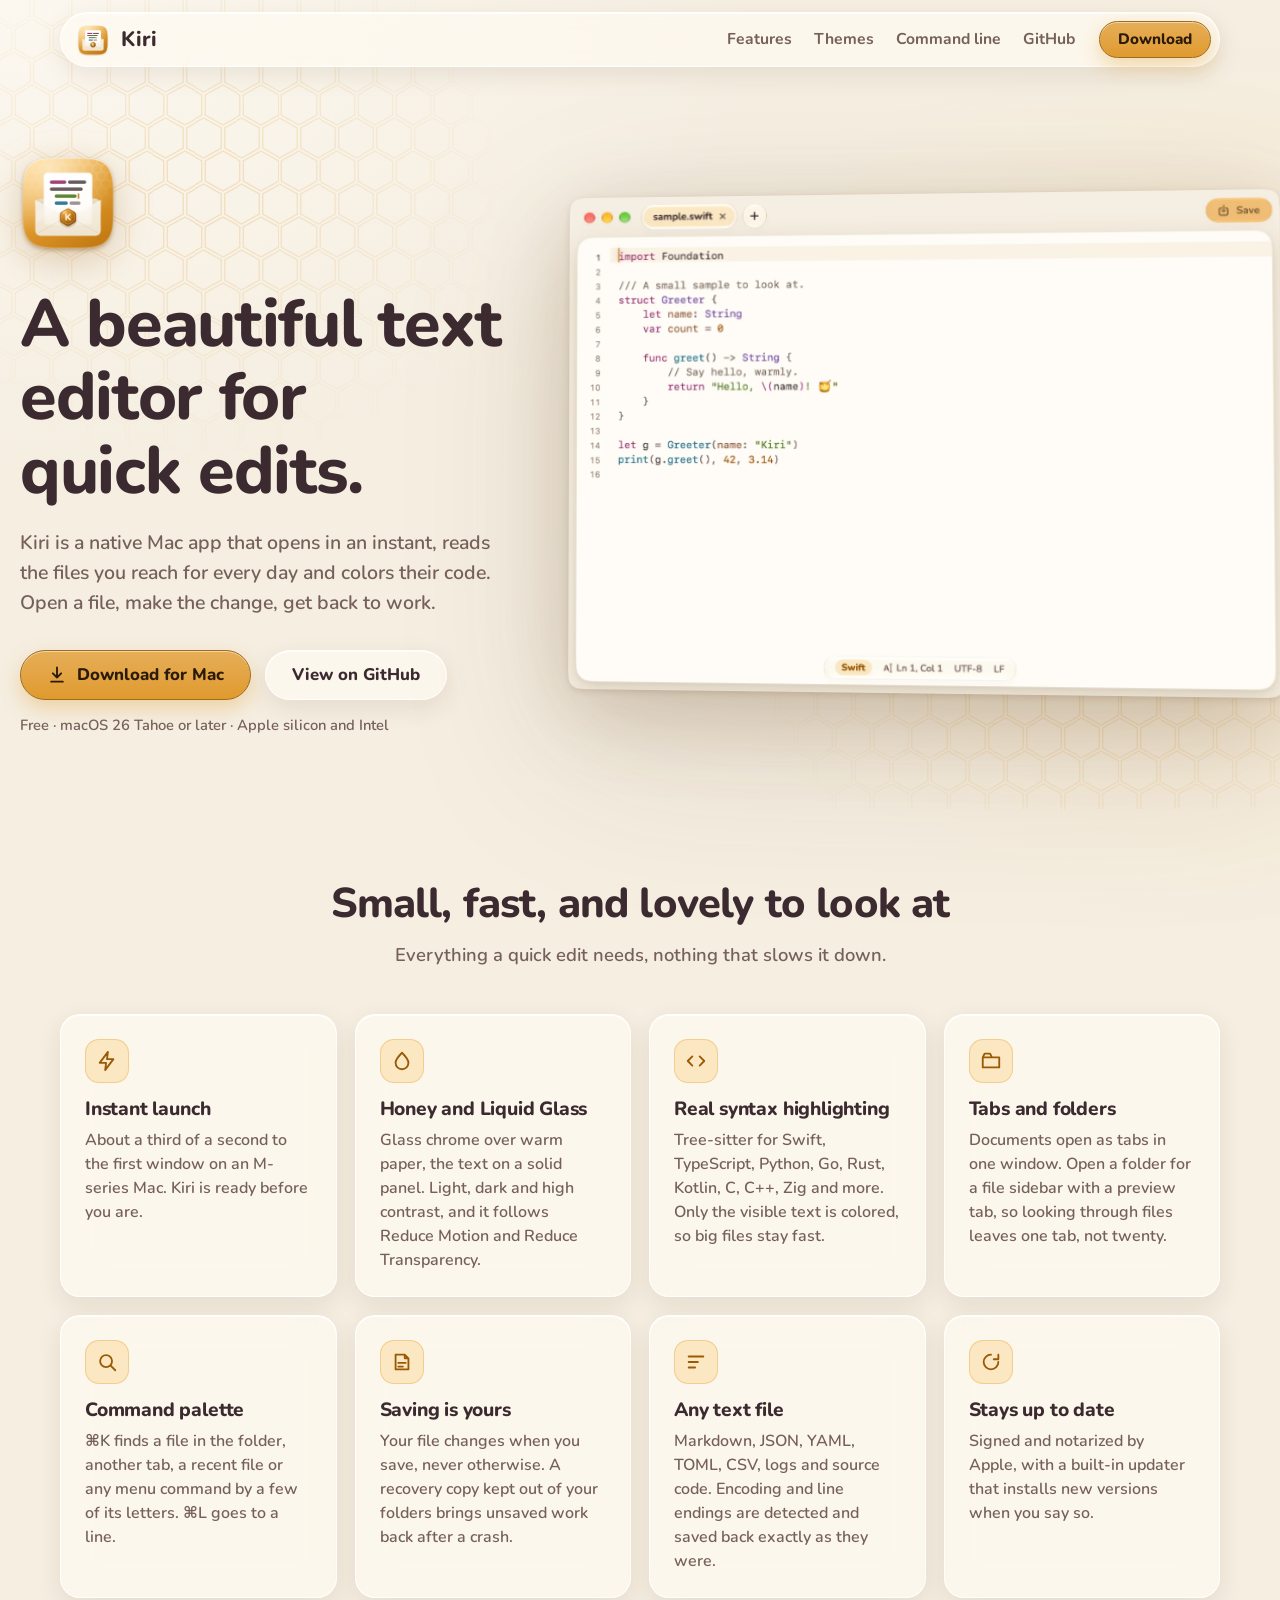
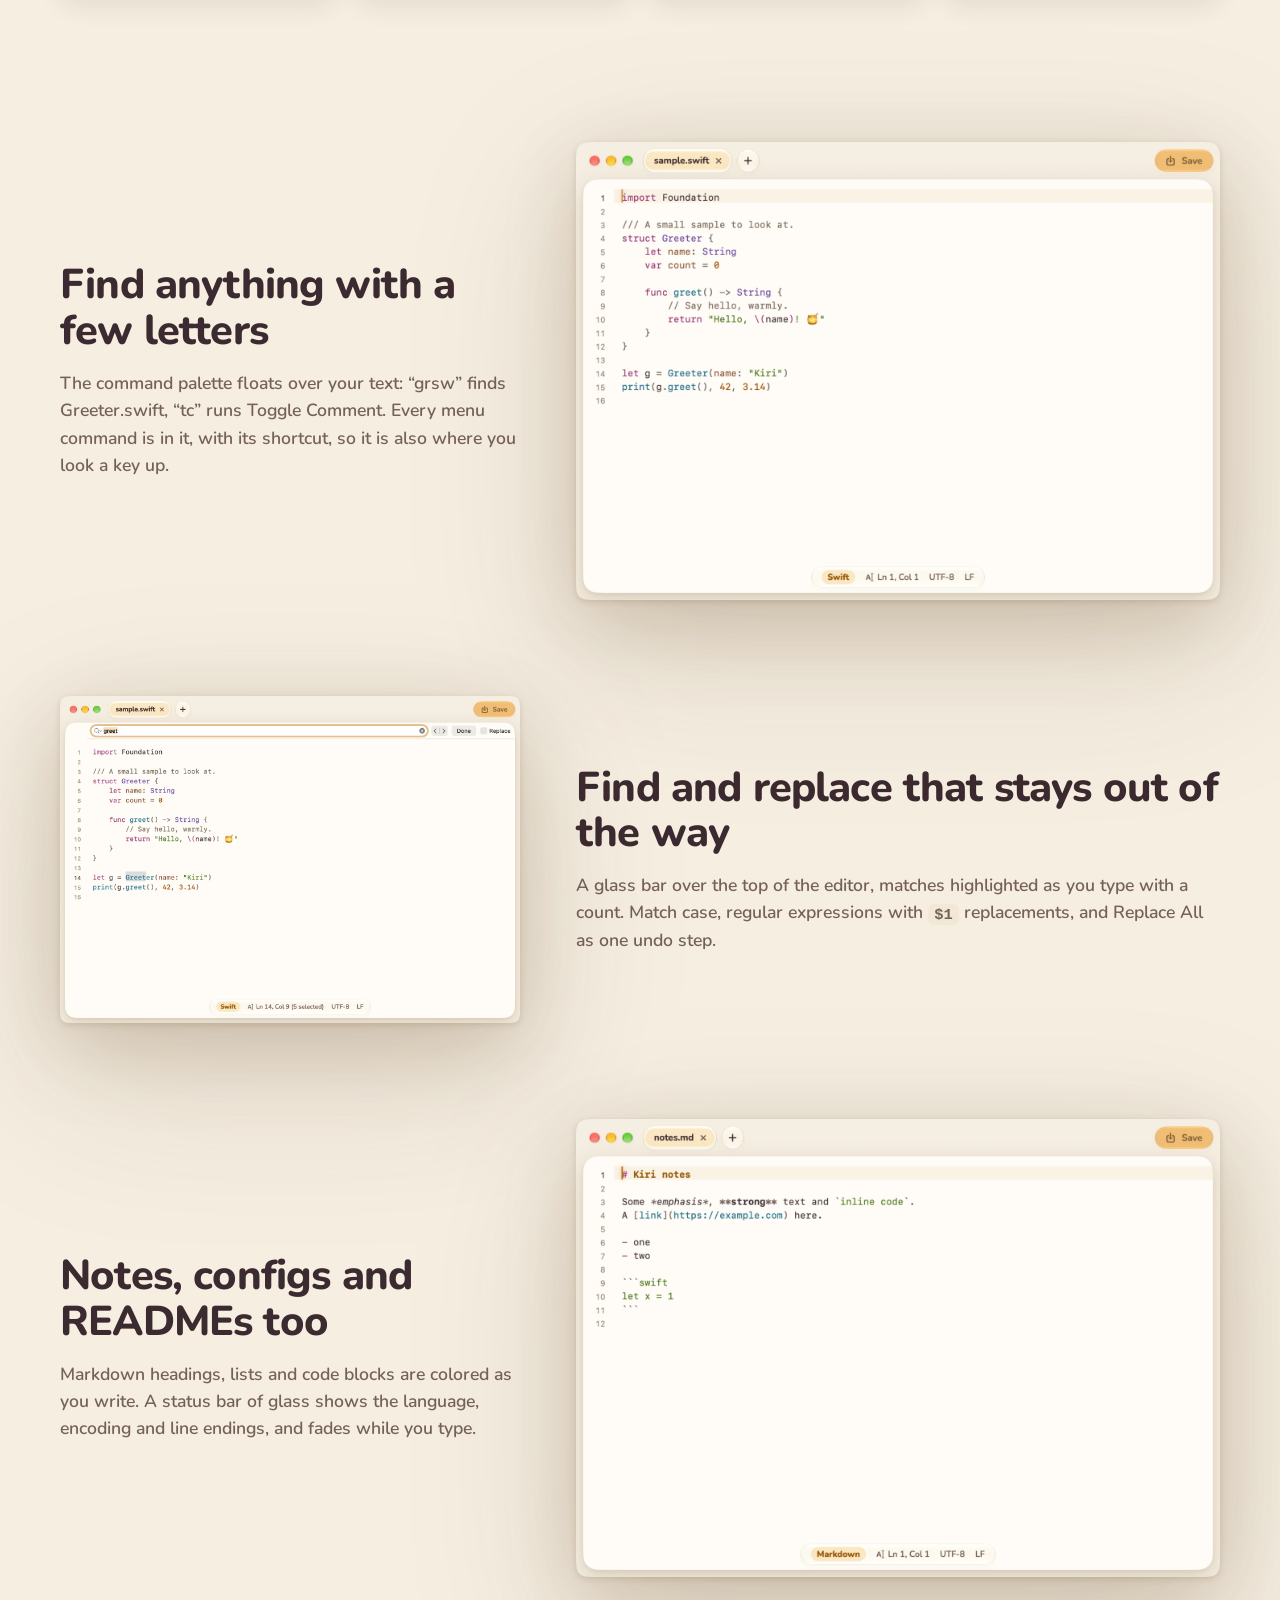
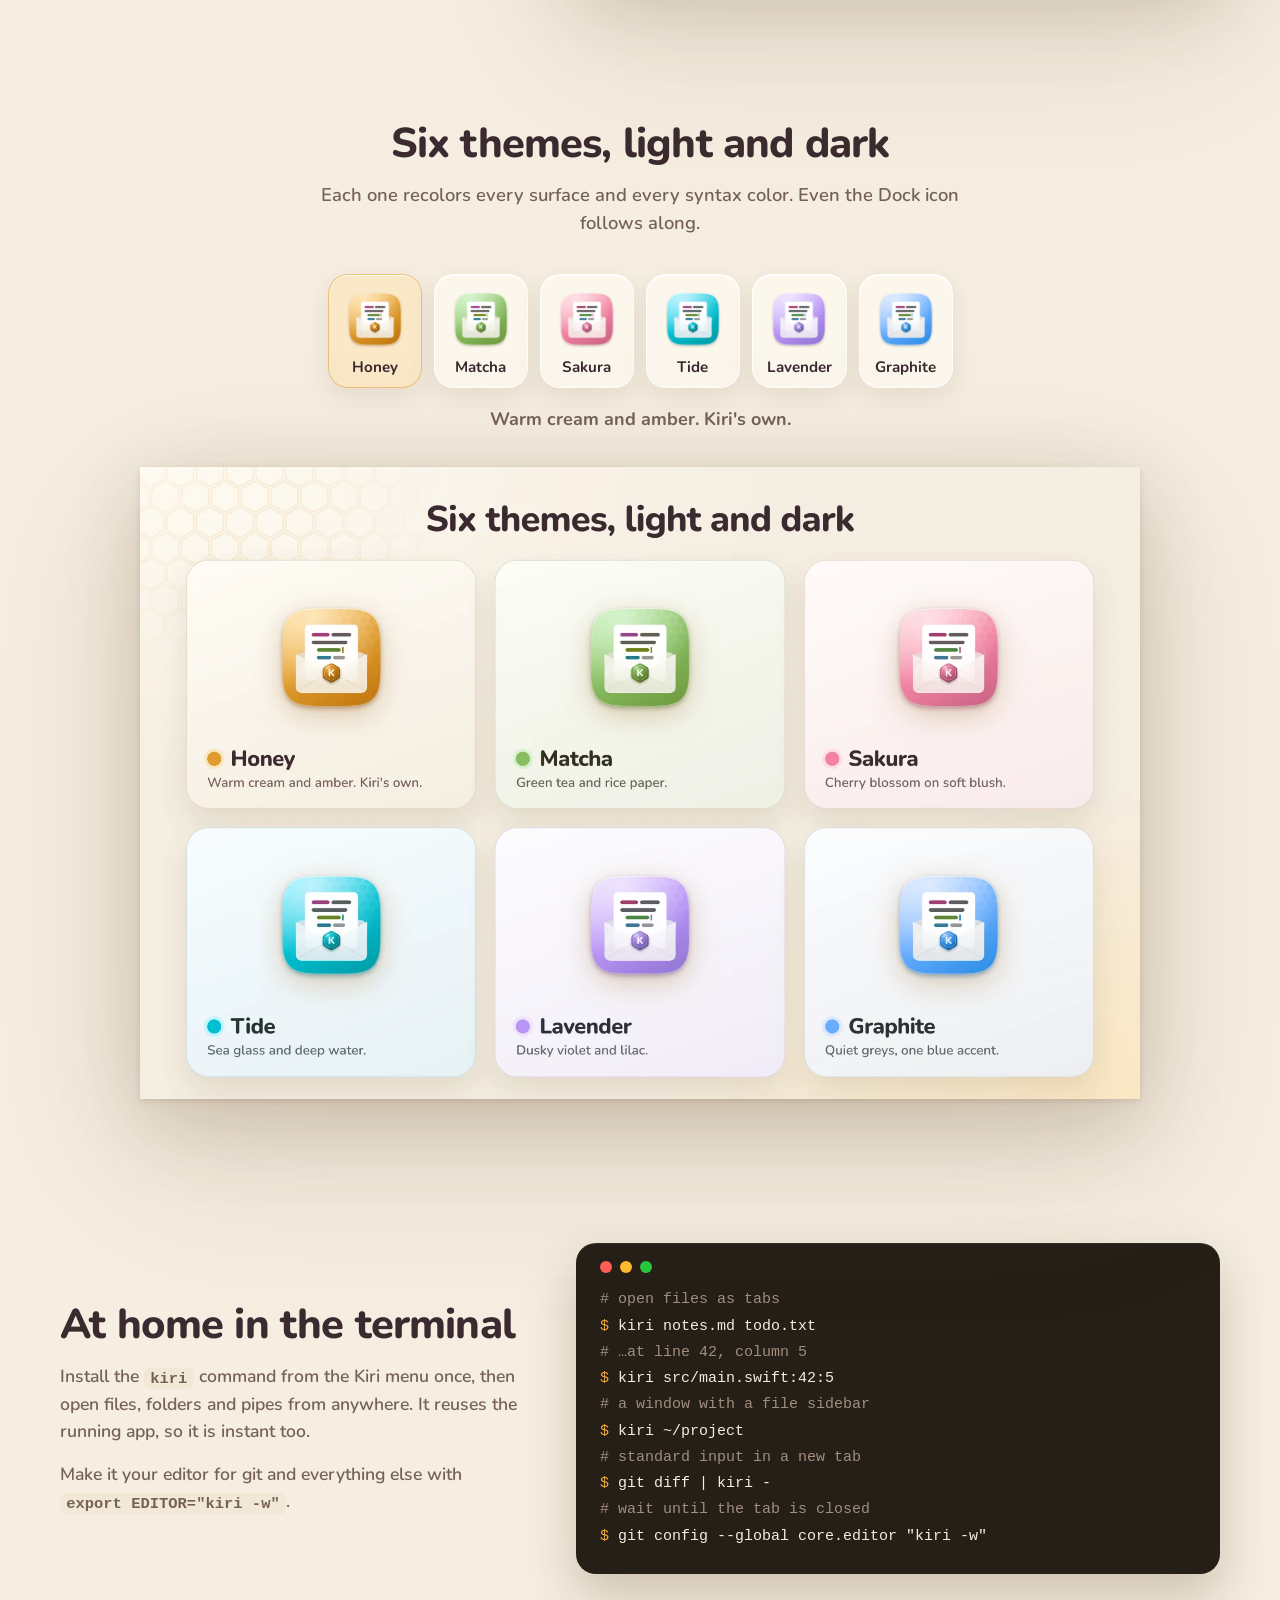
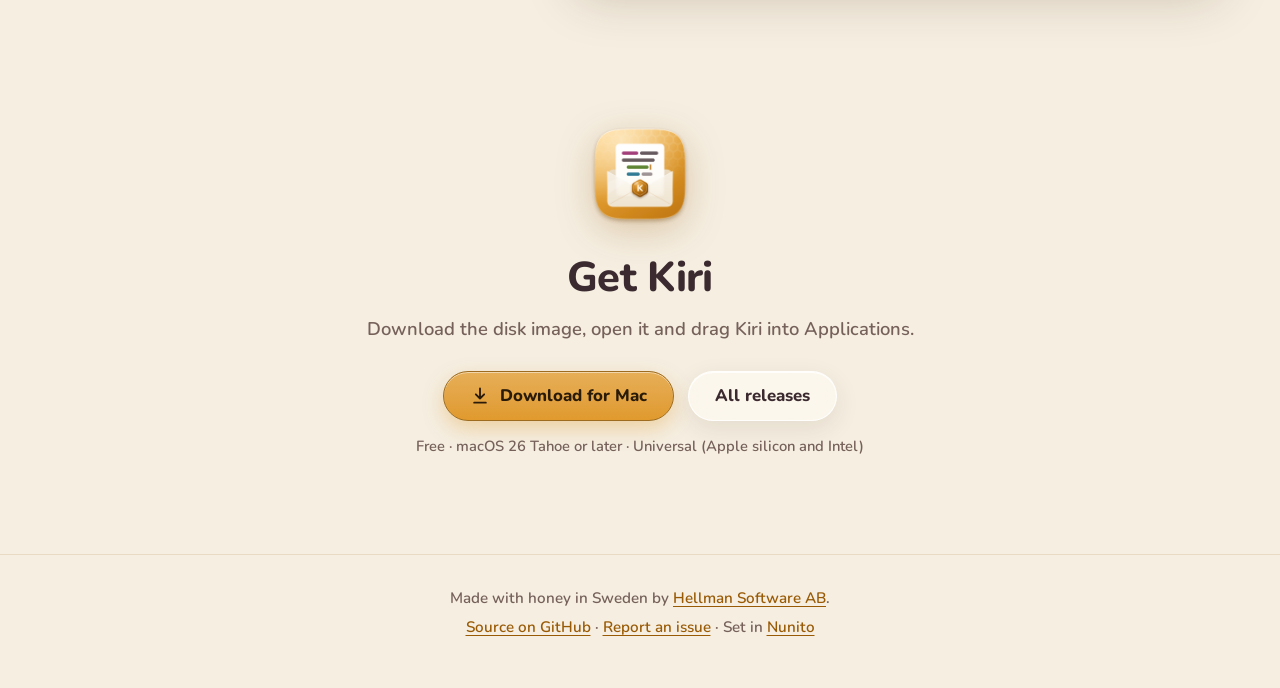
==== site/index.html @ f1ebce2b "Website for kiri.hellsoft.se, promo graphics, README badges - site/: static Honey website (download " ====
<!doctype html>
<html lang="en">
<head>
  <meta charset="utf-8">
  <meta name="viewport" content="width=device-width, initial-scale=1">
  <title>Kiri: a beautiful text editor for quick edits</title>
  <meta name="description" content="Kiri is a native SwiftUI text editor for macOS. It launches instantly, opens the files you reach for every day, and highlights the syntax of common programming languages.">
  <meta name="theme-color" content="#F5EEE1" media="(prefers-color-scheme: light)">
  <meta name="theme-color" content="#16120E" media="(prefers-color-scheme: dark)">
  <link rel="canonical" href="https://kiri.hellsoft.se/">
  <link rel="icon" type="image/png" href="assets/favicon.png">
  <link rel="apple-touch-icon" href="assets/apple-touch-icon.png">
  <meta property="og:type" content="website">
  <meta property="og:url" content="https://kiri.hellsoft.se/">
  <meta property="og:title" content="Kiri: a beautiful text editor for quick edits">
  <meta property="og:description" content="A native SwiftUI text editor for macOS that launches instantly, with Liquid Glass, six color themes and Tree-sitter syntax highlighting.">
  <meta property="og:image" content="https://kiri.hellsoft.se/assets/og.png">
  <meta property="og:image:width" content="1280">
  <meta property="og:image:height" content="640">
  <meta name="twitter:card" content="summary_large_image">
  <link rel="preload" href="fonts/Nunito-800.woff2" as="font" type="font/woff2" crossorigin>
  <link rel="preload" href="fonts/Nunito-600.woff2" as="font" type="font/woff2" crossorigin>
  <link rel="stylesheet" href="style.css">
  <script src="main.js" defer></script>
</head>
<body>
  <header class="nav">
    <a class="brand" href="#top" aria-label="Kiri home">
      <img src="assets/icon.png" alt="" width="36" height="36">
      <span>Kiri</span>
    </a>
    <nav aria-label="Sections">
      <a href="#features">Features</a>
      <a href="#themes">Themes</a>
      <a href="#cli">Command line</a>
      <a href="https://github.com/ErikHellman/kiri">GitHub</a>
    </nav>
    <a class="btn btn-small js-download" href="https://github.com/ErikHellman/kiri/releases/latest">Download</a>
  </header>

  <main id="top">
    <section class="hero">
      <div class="hero-bg" aria-hidden="true"><div class="comb comb-a"></div><div class="comb comb-b"></div></div>
      <div class="hero-text">
        <img class="hero-icon" src="assets/icon.png" alt="The Kiri app icon: a letter in a frosted glass envelope with a honey seal" width="128" height="128">
        <h1>A beautiful text editor for quick&nbsp;edits.</h1>
        <p class="lead">Kiri is a native Mac app that opens in an instant, reads the files you reach for every day and colors their code. Open a file, make the change, get back to work.</p>
        <div class="cta">
          <a class="btn js-download" href="https://github.com/ErikHellman/kiri/releases/latest">
            <svg viewBox="0 0 24 24" aria-hidden="true"><path d="M12 3v12m0 0-5-5m5 5 5-5M5 20h14" fill="none" stroke="currentColor" stroke-width="2.2" stroke-linecap="round" stroke-linejoin="round"/></svg>
            Download for Mac
          </a>
          <a class="btn btn-glass" href="https://github.com/ErikHellman/kiri">View on GitHub</a>
        </div>
        <p class="fine"><span class="js-version">Free</span> · macOS 26 Tahoe or later · Apple silicon and Intel</p>
      </div>
      <figure class="hero-shot">
        <picture>
          <source srcset="assets/shots/hero-dark.webp" media="(prefers-color-scheme: dark)">
          <img src="assets/shots/hero-light.webp" alt="Kiri editing a Swift file: honey colored tabs and Save button in glass over a warm cream editor" width="1600" height="1138">
        </picture>
      </figure>
    </section>

    <section id="features" class="section">
      <h2>Small, fast, and lovely to look at</h2>
      <p class="section-lead">Everything a quick edit needs, nothing that slows it down.</p>
      <div class="grid">
        <article class="card">
          <div class="glyph" aria-hidden="true"><svg viewBox="0 0 24 24"><path d="M13 2 4 14h7l-1 8 9-12h-7z"/></svg></div>
          <h3>Instant launch</h3>
          <p>About a third of a second to the first window on an M-series Mac. Kiri is ready before you are.</p>
        </article>
        <article class="card">
          <div class="glyph" aria-hidden="true"><svg viewBox="0 0 24 24"><path d="M12 3c4 4 7 7 7 11a7 7 0 0 1-14 0c0-4 3-7 7-11z"/></svg></div>
          <h3>Honey and Liquid Glass</h3>
          <p>Glass chrome over warm paper, the text on a solid panel. Light, dark and high contrast, and it follows Reduce Motion and Reduce Transparency.</p>
        </article>
        <article class="card">
          <div class="glyph" aria-hidden="true"><svg viewBox="0 0 24 24"><path d="m8 7-5 5 5 5m8-10 5 5-5 5"/></svg></div>
          <h3>Real syntax highlighting</h3>
          <p>Tree-sitter for Swift, TypeScript, Python, Go, Rust, Kotlin, C, C++, Zig and more. Only the visible text is colored, so big files stay fast.</p>
        </article>
        <article class="card">
          <div class="glyph" aria-hidden="true"><svg viewBox="0 0 24 24"><path d="M3 8h18M3 8v11h18V8M3 8l2-4h6l2 4"/></svg></div>
          <h3>Tabs and folders</h3>
          <p>Documents open as tabs in one window. Open a folder for a file sidebar with a preview tab, so looking through files leaves one tab, not twenty.</p>
        </article>
        <article class="card">
          <div class="glyph" aria-hidden="true"><svg viewBox="0 0 24 24"><circle cx="11" cy="11" r="6.5"/><path d="m16 16 5 5"/></svg></div>
          <h3>Command palette</h3>
          <p>⌘K finds a file in the folder, another tab, a recent file or any menu command by a few of its letters. ⌘L goes to a line.</p>
        </article>
        <article class="card">
          <div class="glyph" aria-hidden="true"><svg viewBox="0 0 24 24"><path d="M5 4h10l4 4v12H5zM15 4v4h4M8 13h8M8 17h5"/></svg></div>
          <h3>Saving is yours</h3>
          <p>Your file changes when you save, never otherwise. A recovery copy kept out of your folders brings unsaved work back after a crash.</p>
        </article>
        <article class="card">
          <div class="glyph" aria-hidden="true"><svg viewBox="0 0 24 24"><path d="M4 6h16M4 12h10M4 18h7"/></svg></div>
          <h3>Any text file</h3>
          <p>Markdown, JSON, YAML, TOML, CSV, logs and source code. Encoding and line endings are detected and saved back exactly as they were.</p>
        </article>
        <article class="card">
          <div class="glyph" aria-hidden="true"><svg viewBox="0 0 24 24"><path d="M12 4a8 8 0 1 0 8 8M20 4v5h-5"/></svg></div>
          <h3>Stays up to date</h3>
          <p>Signed and notarized by Apple, with a built-in updater that installs new versions when you say so.</p>
        </article>
      </div>
    </section>

    <section class="section showcase">
      <div class="row">
        <div class="row-text">
          <h2>Find anything with a few letters</h2>
          <p>The command palette floats over your text: “grsw” finds Greeter.swift, “tc” runs Toggle Comment. Every menu command is in it, with its shortcut, so it is also where you look a key up.</p>
        </div>
        <img class="shot" src="assets/shots/palette.webp" alt="The command palette open over the editor, listing files and commands" loading="lazy" width="1600" height="1138">
      </div>
      <div class="row reverse">
        <div class="row-text">
          <h2>Find and replace that stays out of the way</h2>
          <p>A glass bar over the top of the editor, matches highlighted as you type with a count. Match case, regular expressions with <code>$1</code> replacements, and Replace All as one undo step.</p>
        </div>
        <img class="shot" src="assets/shots/find.webp" alt="The find bar over a Swift file, with matches highlighted" loading="lazy" width="1600" height="1138">
      </div>
      <div class="row">
        <div class="row-text">
          <h2>Notes, configs and READMEs too</h2>
          <p>Markdown headings, lists and code blocks are colored as you write. A status bar of glass shows the language, encoding and line endings, and fades while you type.</p>
        </div>
        <img class="shot" src="assets/shots/markdown.webp" alt="A Markdown document in Kiri" loading="lazy" width="1600" height="1138">
      </div>
    </section>

    <section id="themes" class="section">
      <h2>Six themes, light and dark</h2>
      <p class="section-lead">Each one recolors every surface and every syntax color. Even the Dock icon follows along.</p>
      <div class="themes" role="radiogroup" aria-label="Color theme">
        <button class="theme" role="radio" data-theme="honey" aria-checked="true"><img src="assets/themes/icon-honey.png" alt="" width="80" height="80"><span>Honey</span></button>
        <button class="theme" role="radio" data-theme="matcha" aria-checked="false"><img src="assets/themes/icon-matcha.png" alt="" width="80" height="80"><span>Matcha</span></button>
        <button class="theme" role="radio" data-theme="sakura" aria-checked="false"><img src="assets/themes/icon-sakura.png" alt="" width="80" height="80"><span>Sakura</span></button>
        <button class="theme" role="radio" data-theme="tide" aria-checked="false"><img src="assets/themes/icon-tide.png" alt="" width="80" height="80"><span>Tide</span></button>
        <button class="theme" role="radio" data-theme="lavender" aria-checked="false"><img src="assets/themes/icon-lavender.png" alt="" width="80" height="80"><span>Lavender</span></button>
        <button class="theme" role="radio" data-theme="graphite" aria-checked="false"><img src="assets/themes/icon-graphite.png" alt="" width="80" height="80"><span>Graphite</span></button>
      </div>
      <p class="theme-blurb js-theme-blurb" aria-live="polite">Warm cream and amber. Kiri's own.</p>
      <figure class="theme-shot">
        <img class="js-theme-shot" src="assets/themes.webp" alt="Kiri in its six color themes" loading="lazy" width="1920" height="1215">
      </figure>
    </section>

    <section id="cli" class="section cli">
      <div class="row">
        <div class="row-text">
          <h2>At home in the terminal</h2>
          <p>Install the <code>kiri</code> command from the Kiri menu once, then open files, folders and pipes from anywhere. It reuses the running app, so it is instant too.</p>
          <p>Make it your editor for git and everything else with <code>export EDITOR="kiri -w"</code>.</p>
        </div>
        <pre class="term" aria-label="Examples of the kiri command"><span class="dots" aria-hidden="true"><i></i><i></i><i></i></span><code><span class="c"># open files as tabs</span>
<span class="p">$</span> kiri notes.md todo.txt
<span class="c"># …at line 42, column 5</span>
<span class="p">$</span> kiri src/main.swift:42:5
<span class="c"># a window with a file sidebar</span>
<span class="p">$</span> kiri ~/project
<span class="c"># standard input in a new tab</span>
<span class="p">$</span> git diff | kiri -
<span class="c"># wait until the tab is closed</span>
<span class="p">$</span> git config --global core.editor "kiri -w"</code></pre>
      </div>
    </section>

    <section class="section get">
      <img src="assets/icon.png" alt="" width="112" height="112">
      <h2>Get Kiri</h2>
      <p class="section-lead">Download the disk image, open it and drag Kiri into Applications.</p>
      <div class="cta center">
        <a class="btn js-download" href="https://github.com/ErikHellman/kiri/releases/latest">
          <svg viewBox="0 0 24 24" aria-hidden="true"><path d="M12 3v12m0 0-5-5m5 5 5-5M5 20h14" fill="none" stroke="currentColor" stroke-width="2.2" stroke-linecap="round" stroke-linejoin="round"/></svg>
          Download for Mac
        </a>
        <a class="btn btn-glass" href="https://github.com/ErikHellman/kiri/releases">All releases</a>
      </div>
      <p class="fine"><span class="js-version">Free</span> · macOS 26 Tahoe or later · Universal (Apple silicon and Intel)</p>
    </section>
  </main>

  <footer class="footer">
    <p>Made with honey in Sweden by <a href="https://hellsoft.se">Hellman Software AB</a>.</p>
    <p><a href="https://github.com/ErikHellman/kiri">Source on GitHub</a> · <a href="https://github.com/ErikHellman/kiri/issues">Report an issue</a> · Set in <a href="fonts/OFL.txt">Nunito</a></p>
  </footer>
</body>
</html>
---- site/style.css ----
/* Kiri's website, in Honey (docs/DESIGN.md): warm paper, plum-brown ink, one
   amber accent, glass for chrome. Tokens are KiriKit Honey.swift's. */

@font-face { font-family: Nunito; font-weight: 400; font-display: swap; src: url(fonts/Nunito-400.woff2) format("woff2"); }
@font-face { font-family: Nunito; font-weight: 600; font-display: swap; src: url(fonts/Nunito-600.woff2) format("woff2"); }
@font-face { font-family: Nunito; font-weight: 700; font-display: swap; src: url(fonts/Nunito-700.woff2) format("woff2"); }
@font-face { font-family: Nunito; font-weight: 800; font-display: swap; src: url(fonts/Nunito-800.woff2) format("woff2"); }

:root {
  --canvas: #F5EEE1;
  --surface: #FFFCF6;
  --surface-2: #F2E8D6;
  --line: #E8DAC3;
  --fg: #3B2A2F;
  --fg-muted: #76615A;
  --accent: #E09A2D;
  --accent-fg: #2A1A08;
  --accent-ink: #995A05;
  --accent-soft: #FBE7C2;
  --focus: #B8700E;
  --glass: rgba(255, 252, 246, 0.62);
  --glass-edge: rgba(255, 255, 255, 0.85);
  --shadow: 91, 58, 26;
  --comb: rgba(224, 154, 45, 0.16);
  --syn-keyword: #9B2C6E;
  --syn-string: #4E7A1F;
  --syn-comment: #7C6A5F;
  --term: #251F18;
  --term-fg: #F6ECE0;
  color-scheme: light dark;
}

@media (prefers-color-scheme: dark) {
  :root {
    --canvas: #16120E;
    --surface: #251F18;
    --surface-2: #30281F;
    --line: #3A3027;
    --fg: #F6ECE0;
    --fg-muted: #B5A492;
    --accent: #F2A93B;
    --accent-ink: #F5B656;
    --accent-soft: #47331A;
    --focus: #F2A93B;
    --glass: rgba(48, 40, 31, 0.6);
    --glass-edge: rgba(255, 236, 210, 0.12);
    --shadow: 0, 0, 0;
    --comb: rgba(242, 169, 59, 0.09);
    --syn-keyword: #F08BC0;
    --syn-string: #A8D58A;
    --syn-comment: #A08E7E;
    --term: #0E0B08;
  }
}

* { box-sizing: border-box; }
html { scroll-behavior: smooth; scroll-padding-top: 88px; overflow-x: clip; }
@media (prefers-reduced-motion: reduce) { html { scroll-behavior: auto; } }

body {
  margin: 0;
  font-family: Nunito, ui-rounded, -apple-system, system-ui, sans-serif;
  font-size: 18px;
  line-height: 1.55;
  color: var(--fg);
  background:
    radial-gradient(80rem 50rem at 0% 0%, color-mix(in srgb, var(--surface) 70%, transparent), transparent 60%),
    radial-gradient(60rem 40rem at 100% 30rem, color-mix(in srgb, var(--accent-soft) 60%, transparent), transparent 70%),
    var(--canvas);
  background-repeat: no-repeat;
  -webkit-font-smoothing: antialiased;
  overflow-x: clip;
}

a { color: var(--accent-ink); text-underline-offset: 3px; }
a:focus-visible, button:focus-visible { outline: 3px solid var(--focus); outline-offset: 3px; border-radius: 12px; }
code { font-family: ui-monospace, "SF Mono", Menlo, monospace; font-size: 0.88em; background: var(--surface-2); padding: 0.1em 0.4em; border-radius: 6px; }
img { max-width: 100%; height: auto; }

h1, h2, h3 { font-weight: 800; letter-spacing: -0.02em; line-height: 1.1; margin: 0; }
h1 { font-size: clamp(2.4rem, 5.2vw, 4.2rem); }
h2 { font-size: clamp(1.8rem, 3.4vw, 2.6rem); }
h3 { font-size: 1.2rem; letter-spacing: -0.01em; }
p { margin: 0; }

/* Glass, as Kiri's chrome: frosted surface, bright top edge, warm shadow. */
.glass, .nav, .btn-glass, .card, .theme {
  background: var(--glass);
  -webkit-backdrop-filter: blur(20px) saturate(1.4);
  backdrop-filter: blur(20px) saturate(1.4);
  border: 1px solid var(--glass-edge);
  box-shadow: 0 1px 0 var(--glass-edge) inset, 0 8px 24px rgba(var(--shadow), 0.10);
}

/* Navigation */
.nav {
  position: sticky; top: 12px; z-index: 10;
  display: flex; align-items: center; gap: 24px;
  width: min(1160px, calc(100% - 32px));
  margin: 12px auto 0; padding: 8px 8px 8px 14px;
  border-radius: 999px;
}
.brand { display: flex; align-items: center; gap: 10px; text-decoration: none; color: var(--fg); font-weight: 800; font-size: 1.3rem; }
.nav nav { display: flex; gap: 22px; margin-left: auto; }
.nav nav a { color: var(--fg-muted); text-decoration: none; font-weight: 700; font-size: 0.98rem; }
.nav nav a:hover { color: var(--fg); }
@media (max-width: 720px) { .nav nav { display: none; } .nav .btn-small { margin-left: auto; } }

/* Buttons: the amber pill and the glass pill. */
.btn {
  display: inline-flex; align-items: center; gap: 10px;
  padding: 14px 26px; border-radius: 999px;
  font: 800 1.05rem/1 Nunito, system-ui, sans-serif;
  text-decoration: none; color: var(--accent-fg);
  background: linear-gradient(180deg, color-mix(in srgb, var(--accent) 80%, white), var(--accent));
  border: 1px solid color-mix(in srgb, var(--accent) 70%, black);
  box-shadow: 0 1px 0 rgba(255, 255, 255, 0.5) inset, 0 8px 20px color-mix(in srgb, var(--accent) 35%, transparent);
  transition: transform 140ms ease-out, box-shadow 140ms ease-out;
}
.btn svg { width: 20px; height: 20px; }
.btn:hover { transform: translateY(-1px); box-shadow: 0 1px 0 rgba(255, 255, 255, 0.5) inset, 0 12px 26px color-mix(in srgb, var(--accent) 45%, transparent); }
.btn:active { transform: scale(0.96); }
.btn-glass { color: var(--fg); background: var(--glass); border-color: var(--glass-edge); box-shadow: 0 1px 0 var(--glass-edge) inset, 0 8px 24px rgba(var(--shadow), 0.10); }
.btn-glass:hover { box-shadow: 0 1px 0 var(--glass-edge) inset, 0 12px 26px rgba(var(--shadow), 0.14); }
.btn-small { padding: 10px 18px; font-size: 0.95rem; }
@media (prefers-reduced-motion: reduce) { .btn, .btn:hover, .btn:active { transform: none; transition: none; } }

/* Honeycomb patches, faded at their edges. */
.comb {
  position: absolute; pointer-events: none; z-index: -1;
  background-image: url("data:image/svg+xml,%3Csvg xmlns='http://www.w3.org/2000/svg' width='38.1' height='66' viewBox='0 0 38.1 66'%3E%3Cpath d='M0-20 17.3-10V10L0 20-17.3 10V-10ZM38.1-20 55.4-10V10L38.1 20 20.8 10V-10ZM19.05 13 36.4 23V43L19.05 53 1.7 43V23ZM0 46 17.3 56V76L0 86-17.3 76V56ZM38.1 46 55.4 56V76L38.1 86 20.8 76V56Z' fill='none' stroke='%23E09A2D' stroke-opacity='.22' stroke-width='1.4'/%3E%3C/svg%3E");
  -webkit-mask-image: radial-gradient(closest-side, #000 15%, transparent 100%);
  mask-image: radial-gradient(closest-side, #000 15%, transparent 100%);
}
@media (prefers-color-scheme: dark) { .comb { opacity: 0.5; } }

/* Hero */
.hero {
  position: relative; isolation: isolate;
  display: grid; grid-template-columns: minmax(0, 5fr) minmax(0, 7fr); align-items: center; gap: 56px;
  width: min(1240px, calc(100% - 32px)); margin: 0 auto; padding: 80px 0 72px;
}
.hero-bg { position: absolute; z-index: -1; top: -100px; bottom: 0; left: calc(50% - 50vw); width: 100vw; overflow: hidden; pointer-events: none; }
.hero-bg .comb { z-index: auto; }
.comb-a { left: -120px; top: -60px; width: 640px; height: 560px; }
.comb-b { right: -200px; bottom: -120px; width: 760px; height: 620px; }
.hero-icon { width: 112px; height: 112px; margin-left: -8px; filter: drop-shadow(0 10px 18px rgba(150, 90, 10, 0.28)); }
.hero h1 { margin-top: 20px; }
.lead { margin-top: 20px; font-size: 1.22rem; font-weight: 600; color: var(--fg-muted); max-width: 34rem; }
.cta { display: flex; flex-wrap: wrap; gap: 14px; margin-top: 32px; }
.cta.center { justify-content: center; }
.fine { margin-top: 14px; font-size: 0.92rem; font-weight: 600; color: var(--fg-muted); }
.hero-shot { margin: 0; }
.hero-shot img, .shot, .theme-shot img {
  display: block; width: 100%;
  filter: drop-shadow(0 2px 3px rgba(var(--shadow), 0.16)) drop-shadow(0 22px 40px rgba(var(--shadow), 0.2)) drop-shadow(0 50px 80px rgba(var(--shadow), 0.14));
}
.hero-shot img { transform: perspective(2000px) rotateY(-6deg) rotateX(2deg); transform-origin: left center; }
@media (prefers-reduced-motion: reduce) { .hero-shot img { transform: none; } }
@media (max-width: 900px) {
  .hero { grid-template-columns: 1fr; padding-top: 48px; gap: 40px; text-align: center; }
  .hero-icon { margin: 0 auto; }
  .lead { margin-left: auto; margin-right: auto; }
  .cta { justify-content: center; }
  .hero-shot img { transform: none; }
}

/* Sections */
.section { width: min(1160px, calc(100% - 32px)); margin: 0 auto; padding: 72px 0; }
.section > h2, .section-lead { text-align: center; }
.section-lead { margin: 14px auto 0; max-width: 40rem; font-size: 1.15rem; font-weight: 600; color: var(--fg-muted); }

.grid { display: grid; grid-template-columns: repeat(auto-fill, minmax(250px, 1fr)); gap: 18px; margin-top: 44px; }
.card { border-radius: 20px; padding: 24px; }
.card p { margin-top: 8px; color: var(--fg-muted); font-size: 1rem; font-weight: 600; line-height: 1.5; }
.glyph {
  width: 44px; height: 44px; border-radius: 14px; margin-bottom: 16px;
  display: grid; place-items: center;
  background: var(--accent-soft); border: 1px solid color-mix(in srgb, var(--accent) 35%, transparent);
}
.glyph svg { width: 22px; height: 22px; fill: none; stroke: var(--accent-ink); stroke-width: 2; stroke-linecap: round; stroke-linejoin: round; }

.row { display: grid; grid-template-columns: minmax(0, 5fr) minmax(0, 7fr); gap: 56px; align-items: center; }
.row + .row { margin-top: 96px; }
.row.reverse .row-text { order: 2; }
.row-text p { margin-top: 16px; font-size: 1.1rem; font-weight: 600; color: var(--fg-muted); }
@media (max-width: 900px) {
  .row { grid-template-columns: 1fr; gap: 28px; }
  .row.reverse .row-text { order: 0; }
  .row + .row { margin-top: 64px; }
}

/* Themes */
.themes { display: flex; flex-wrap: wrap; justify-content: center; gap: 12px; margin-top: 36px; }
.theme {
  display: flex; flex-direction: column; align-items: center; gap: 6px;
  padding: 12px 14px 10px; border-radius: 20px; cursor: pointer;
  font: 700 0.95rem Nunito, system-ui, sans-serif; color: var(--fg);
  transition: transform 140ms ease-out, background-color 140ms ease-out;
}
.theme img { width: 64px; height: 64px; }
.theme:hover { transform: translateY(-2px); }
.theme[aria-checked="true"] { background: color-mix(in srgb, var(--accent-soft) 80%, transparent); border-color: color-mix(in srgb, var(--accent) 50%, transparent); }
@media (prefers-reduced-motion: reduce) { .theme, .theme:hover { transform: none; transition: none; } }
.theme-blurb { text-align: center; margin-top: 18px; font-weight: 700; color: var(--fg-muted); min-height: 1.6em; }
.theme-shot { margin: 32px auto 0; max-width: 1000px; }
.theme-shot img { transition: opacity 240ms ease; }
.theme-shot img.fading { opacity: 0; }

/* Terminal */
.term {
  margin: 0; border-radius: 20px; padding: 18px 24px 24px;
  background: var(--term); color: var(--term-fg);
  font: 15px/1.75 ui-monospace, "SF Mono", Menlo, monospace;
  overflow-x: auto;
  box-shadow: 0 1px 0 rgba(255, 255, 255, 0.06) inset, 0 22px 50px rgba(var(--shadow), 0.25);
}
.term code { background: none; padding: 0; font-size: inherit; }
.term .dots { display: flex; gap: 8px; margin-bottom: 14px; }
.term .dots i { width: 12px; height: 12px; border-radius: 50%; background: #FF5F57; }
.term .dots i:nth-child(2) { background: #FEBC2E; }
.term .dots i:nth-child(3) { background: #28C840; }
.term .c { color: #A08E7E; }
.term .p { color: #F2A93B; }

/* Get Kiri */
.get { text-align: center; padding-bottom: 96px; }
.get img { filter: drop-shadow(0 10px 18px rgba(150, 90, 10, 0.28)); }
.get h2 { margin-top: 16px; }
.get .cta { margin-top: 28px; }

.footer { text-align: center; padding: 32px 16px 48px; border-top: 1px solid var(--line); color: var(--fg-muted); font-size: 0.95rem; font-weight: 600; }
.footer p + p { margin-top: 6px; }
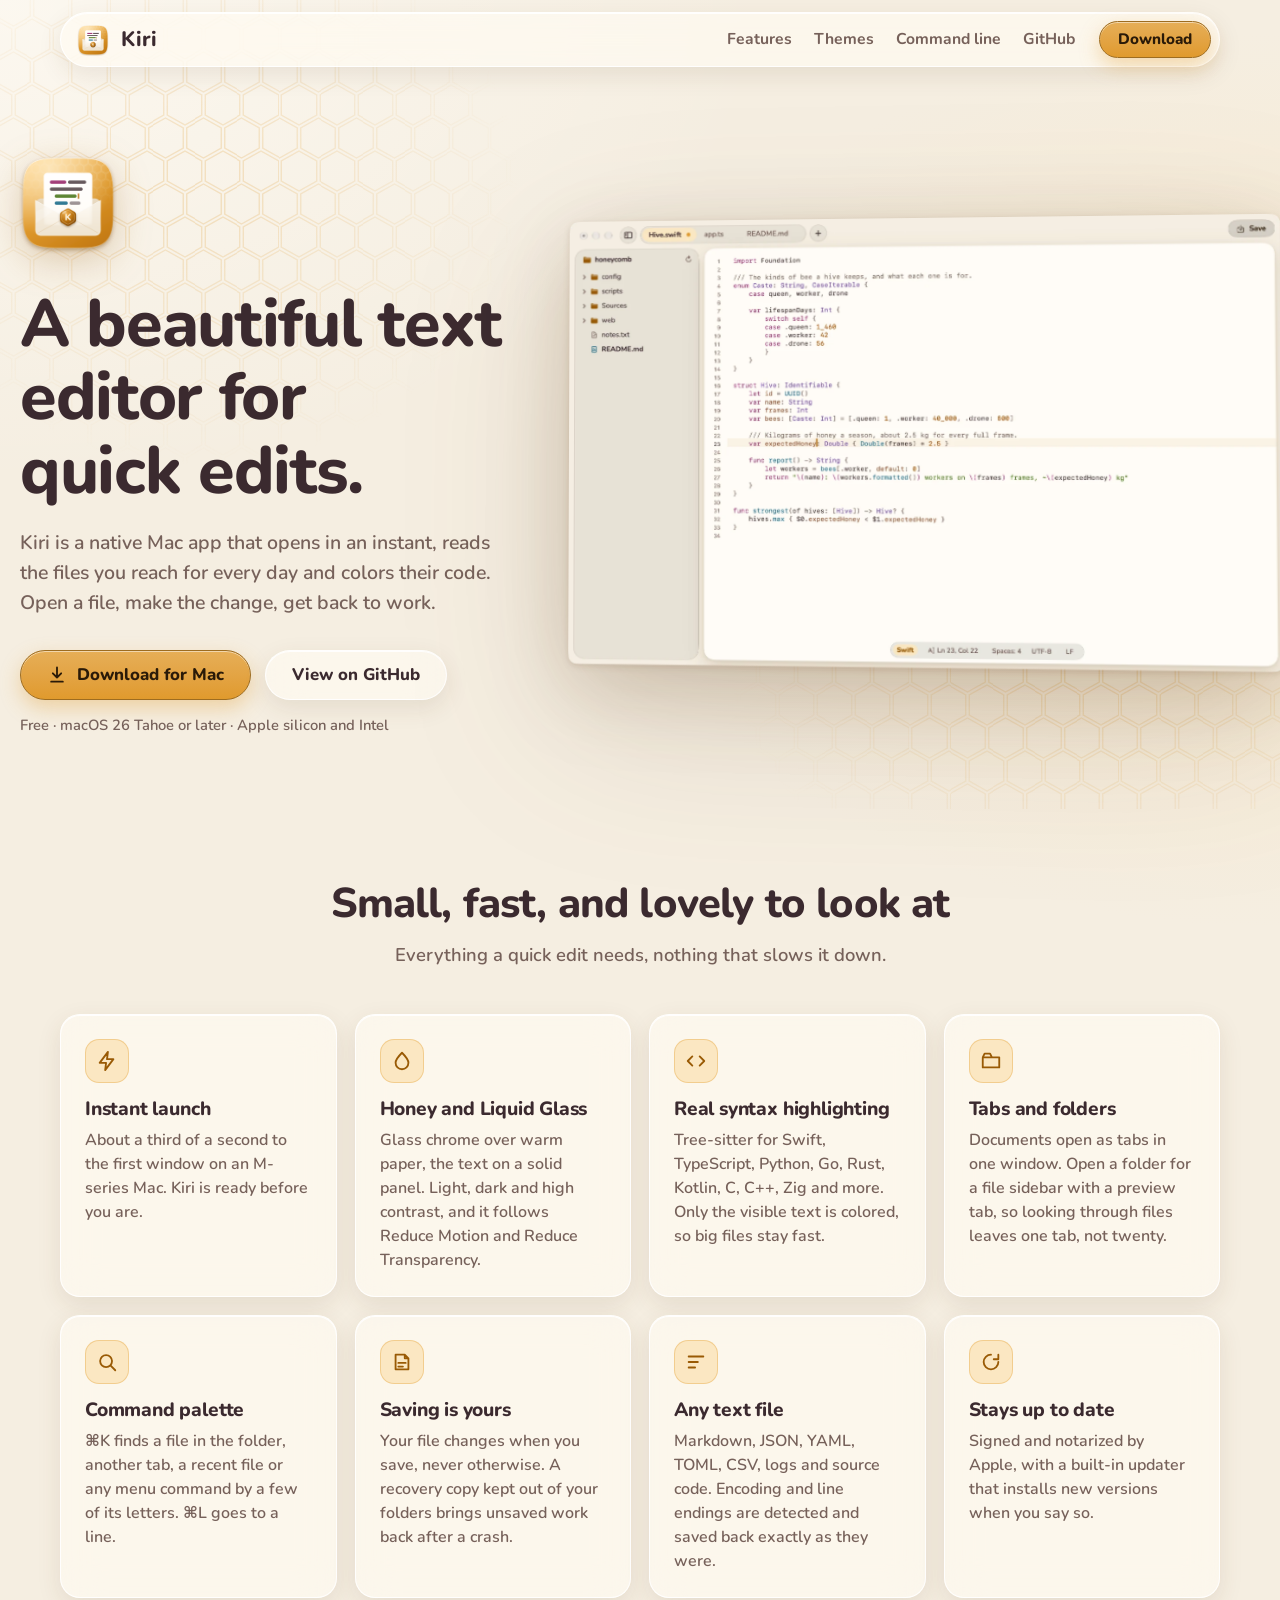
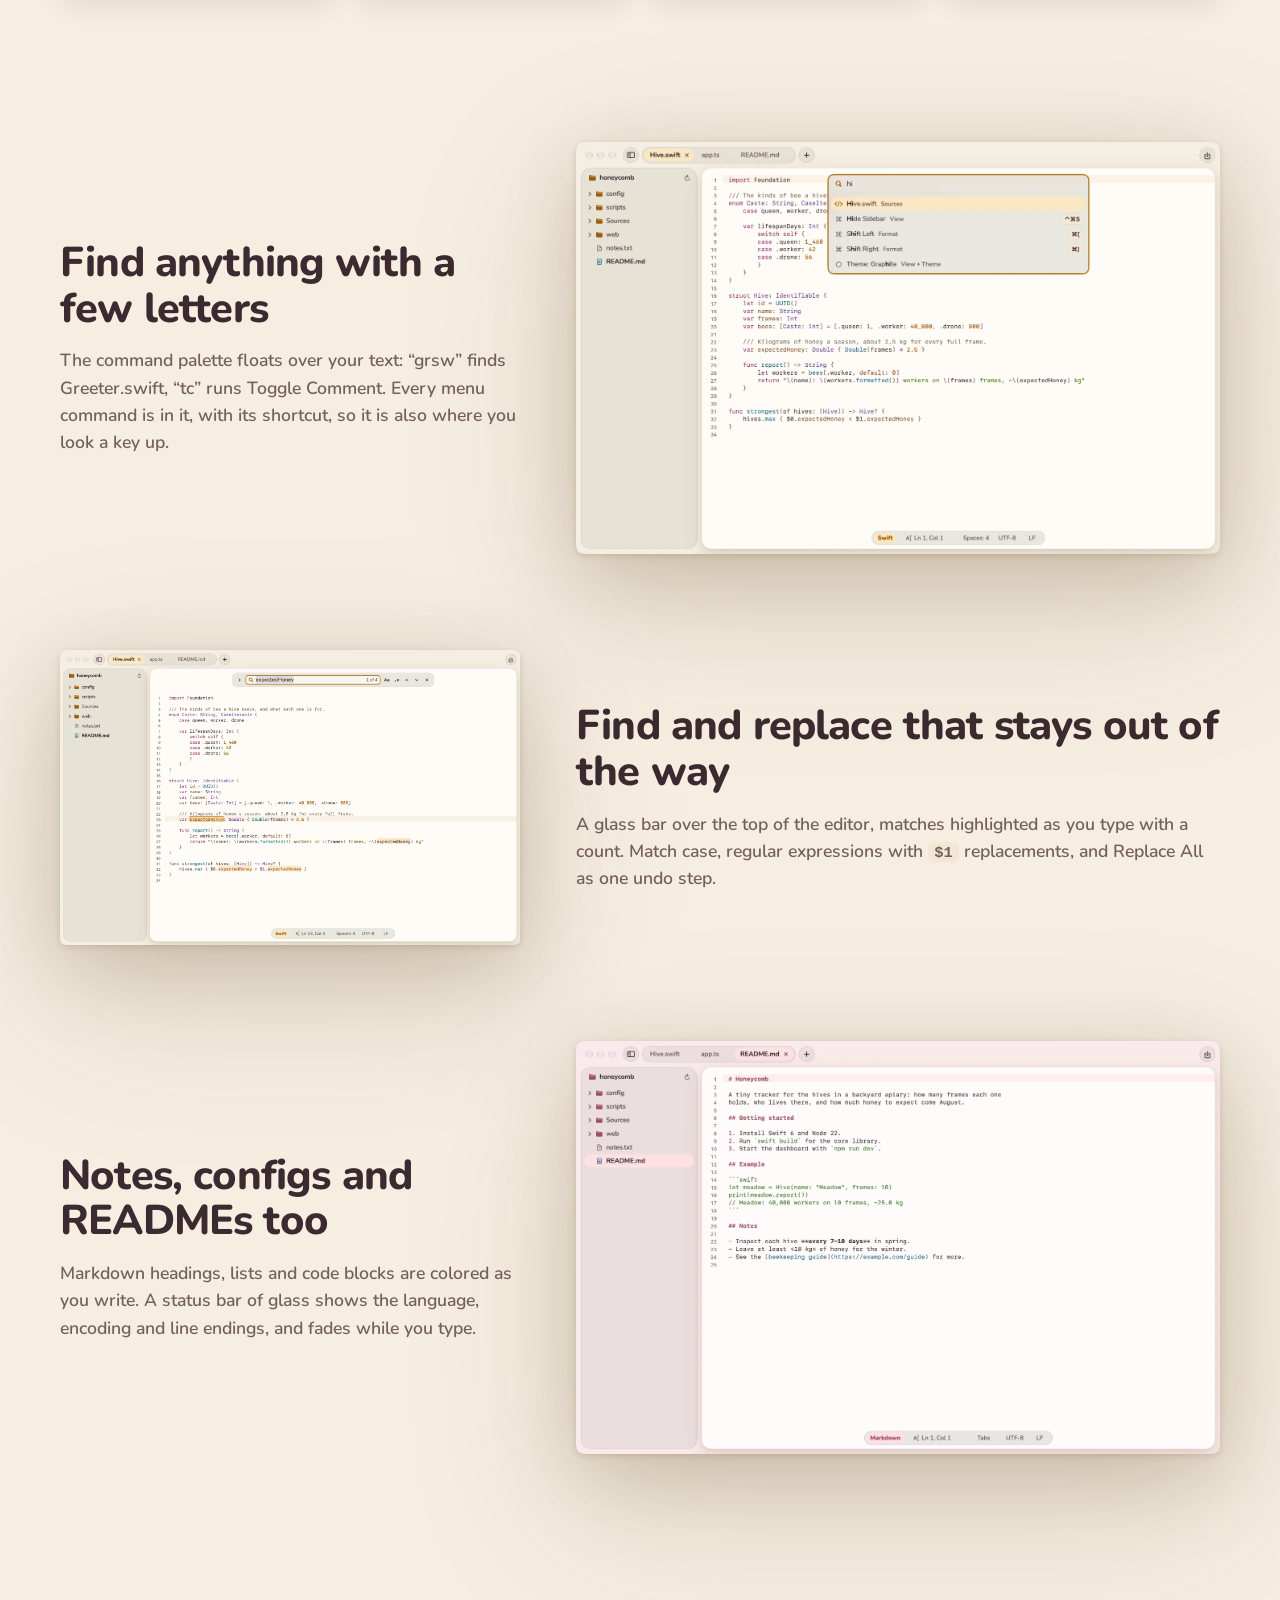
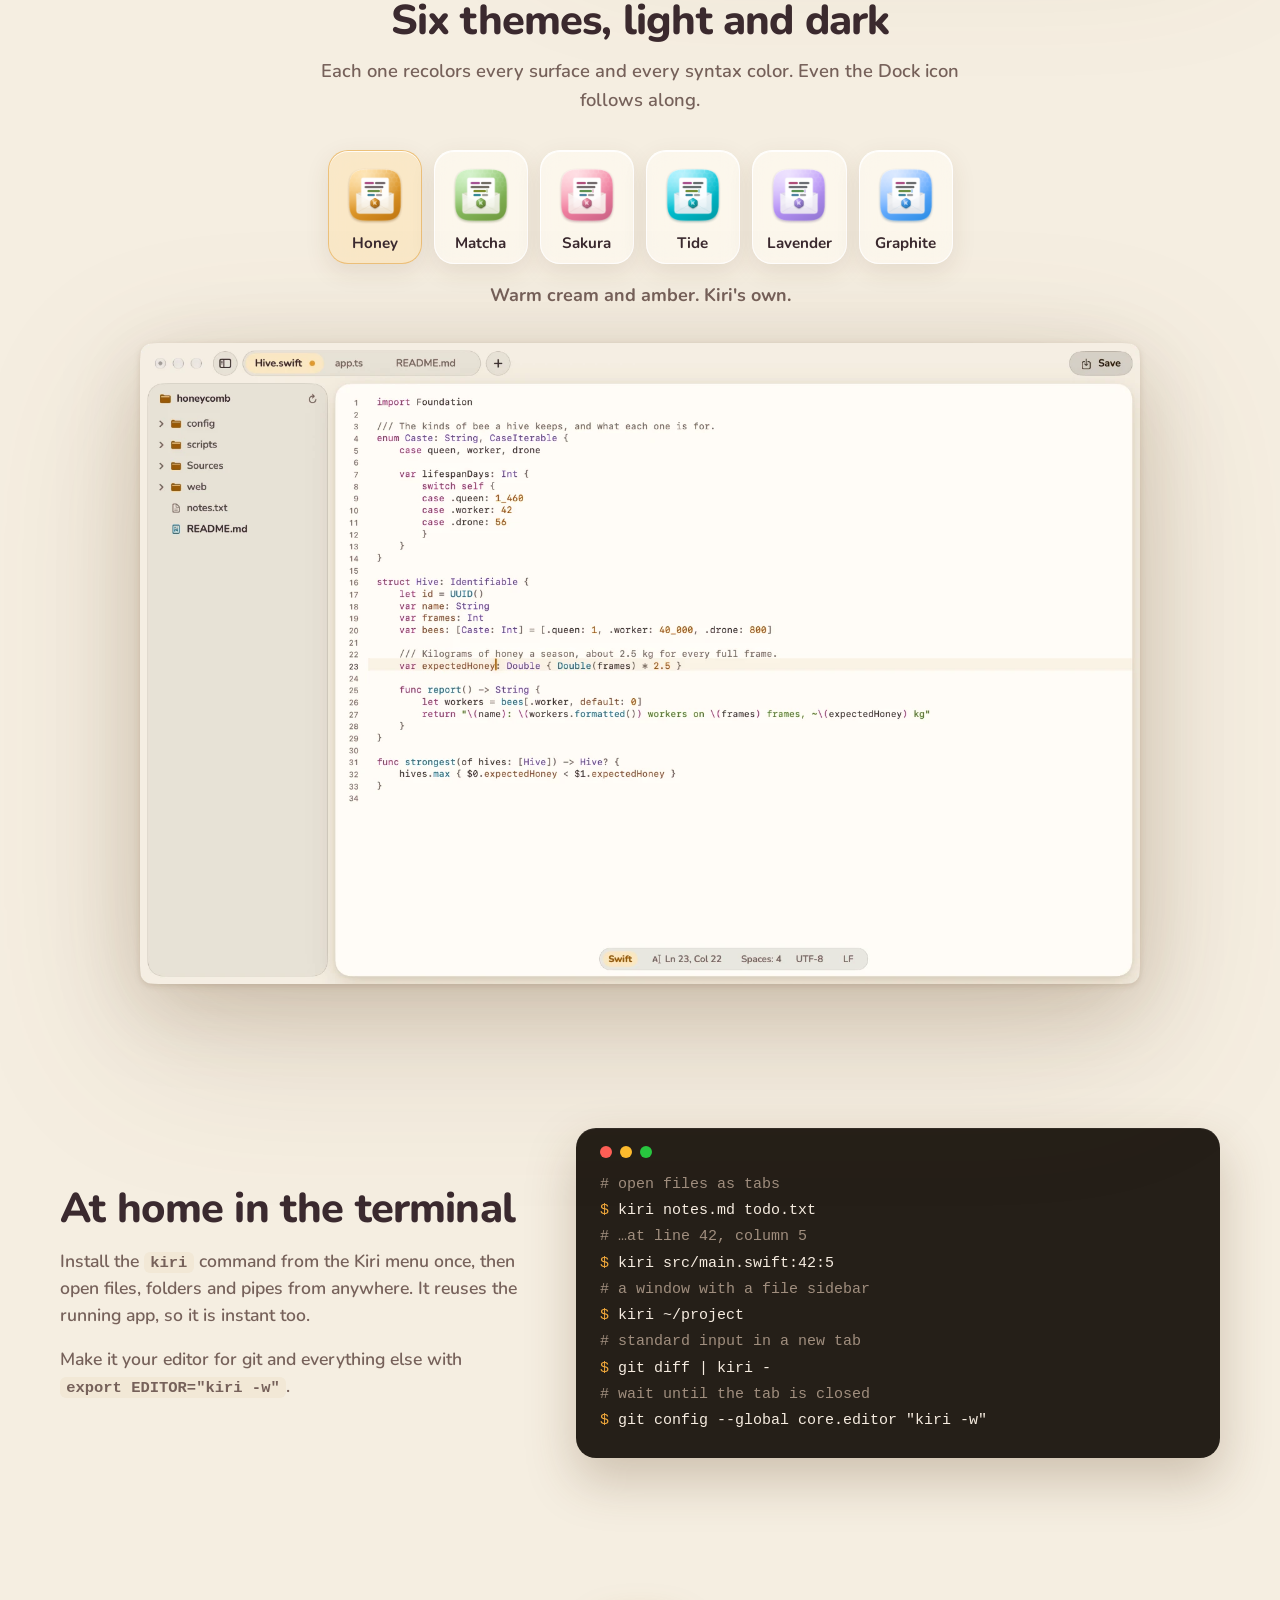
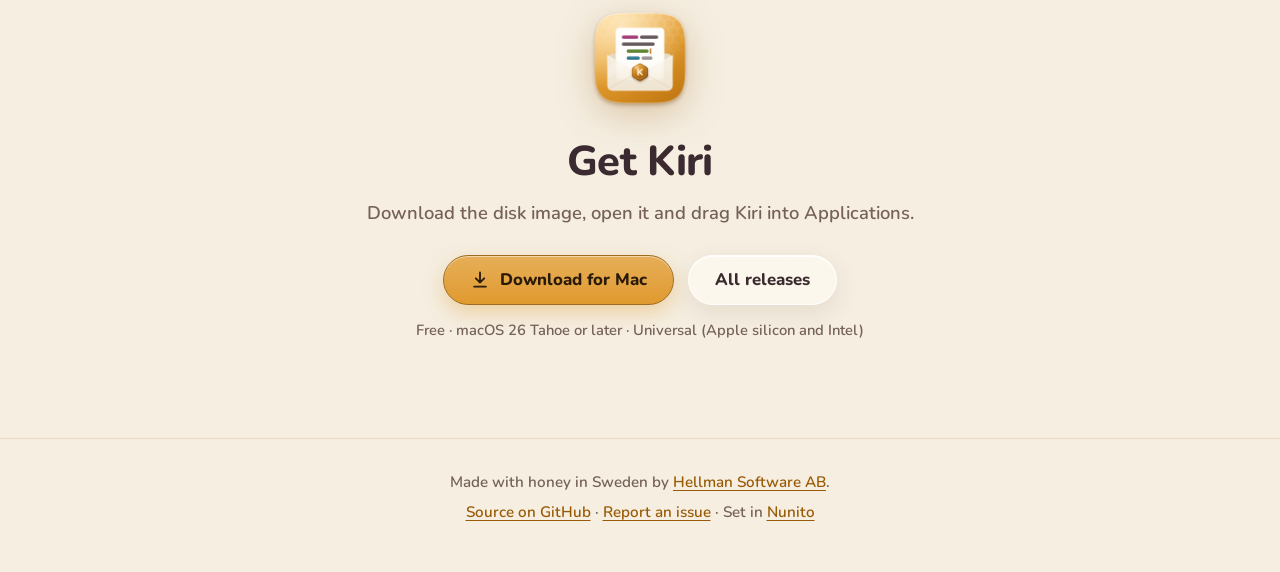
==== commit 82d20371: "Promo graphics and site images from the fresh screenshots Co-Authored-By: Claude Opus 5.5 <noreply@a" ====
--- a/site/index.html
+++ b/site/index.html
@@ -57,7 +57,7 @@
       <figure class="hero-shot">
         <picture>
           <source srcset="assets/shots/hero-dark.webp" media="(prefers-color-scheme: dark)">
-          <img src="assets/shots/hero-light.webp" alt="Kiri editing a Swift file: honey colored tabs and Save button in glass over a warm cream editor" width="1600" height="1138">
+          <img src="assets/shots/hero-light.webp" alt="Kiri editing a Swift file: honey colored tabs and Save button in glass over a warm cream editor" width="1600" height="1025">
         </picture>
       </figure>
     </section>
@@ -115,21 +115,21 @@
           <h2>Find anything with a few letters</h2>
           <p>The command palette floats over your text: “grsw” finds Greeter.swift, “tc” runs Toggle Comment. Every menu command is in it, with its shortcut, so it is also where you look a key up.</p>
         </div>
-        <img class="shot" src="assets/shots/palette.webp" alt="The command palette open over the editor, listing files and commands" loading="lazy" width="1600" height="1138">
+        <img class="shot" src="assets/shots/palette.webp" alt="The command palette open over the editor, listing files and commands" loading="lazy" width="1600" height="1025">
       </div>
       <div class="row reverse">
         <div class="row-text">
           <h2>Find and replace that stays out of the way</h2>
           <p>A glass bar over the top of the editor, matches highlighted as you type with a count. Match case, regular expressions with <code>$1</code> replacements, and Replace All as one undo step.</p>
         </div>
-        <img class="shot" src="assets/shots/find.webp" alt="The find bar over a Swift file, with matches highlighted" loading="lazy" width="1600" height="1138">
+        <img class="shot" src="assets/shots/find.webp" alt="The find bar over a Swift file, with matches highlighted" loading="lazy" width="1600" height="1025">
       </div>
       <div class="row">
         <div class="row-text">
           <h2>Notes, configs and READMEs too</h2>
           <p>Markdown headings, lists and code blocks are colored as you write. A status bar of glass shows the language, encoding and line endings, and fades while you type.</p>
         </div>
-        <img class="shot" src="assets/shots/markdown.webp" alt="A Markdown document in Kiri" loading="lazy" width="1600" height="1138">
+        <img class="shot" src="assets/shots/markdown.webp" alt="A Markdown document in Kiri" loading="lazy" width="1600" height="1025">
       </div>
     </section>
 
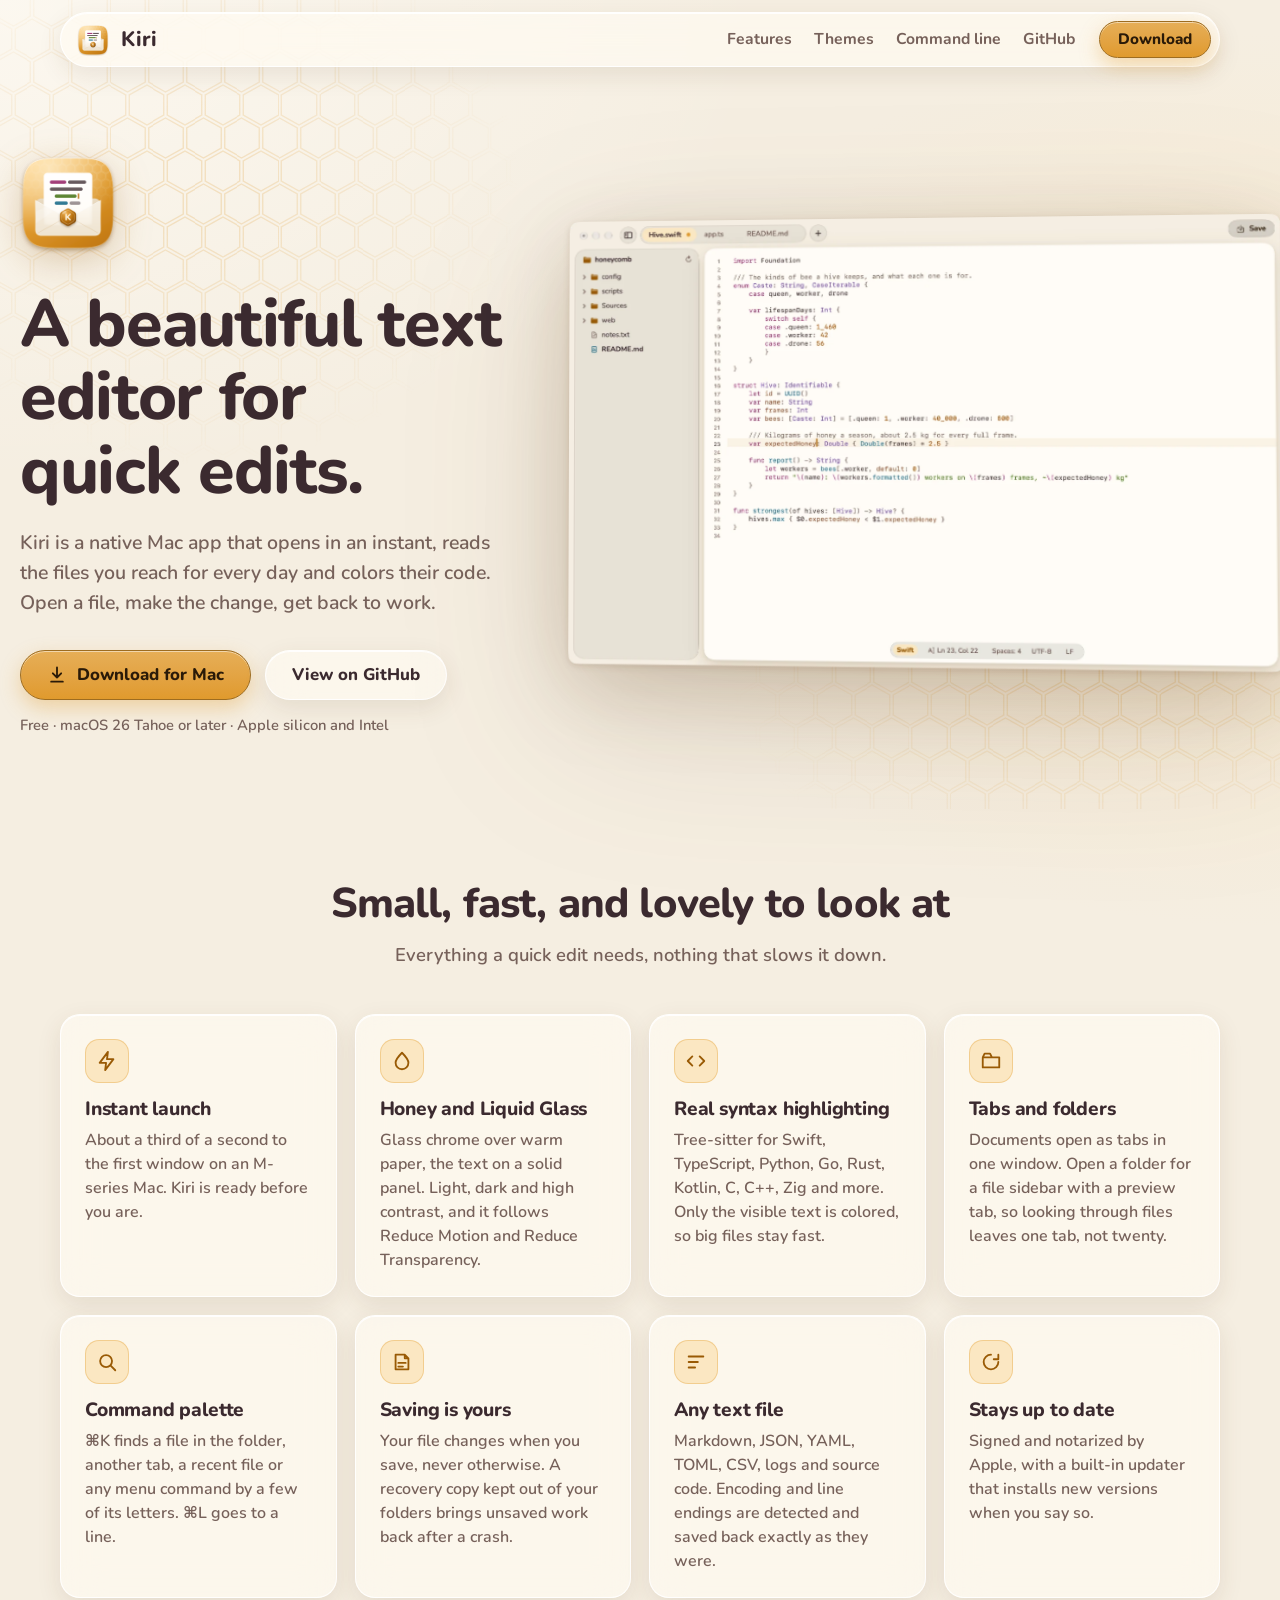
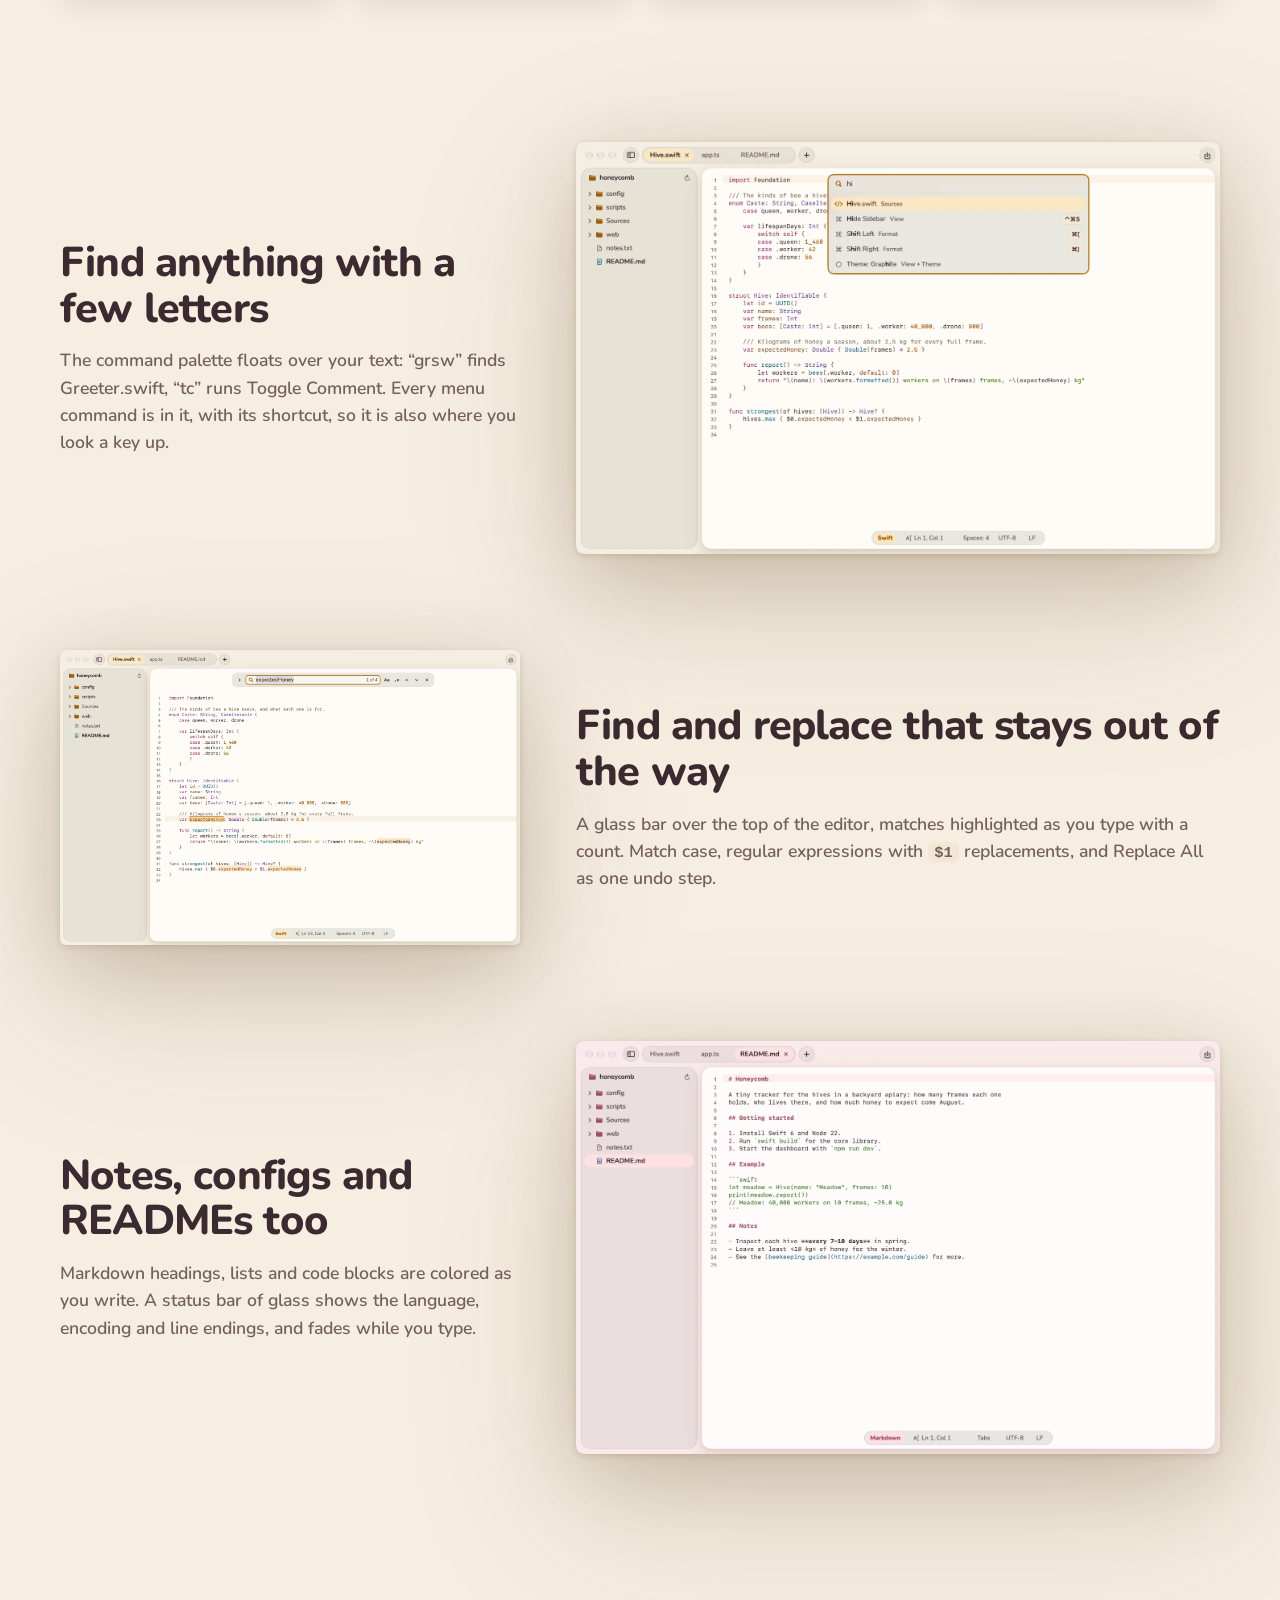
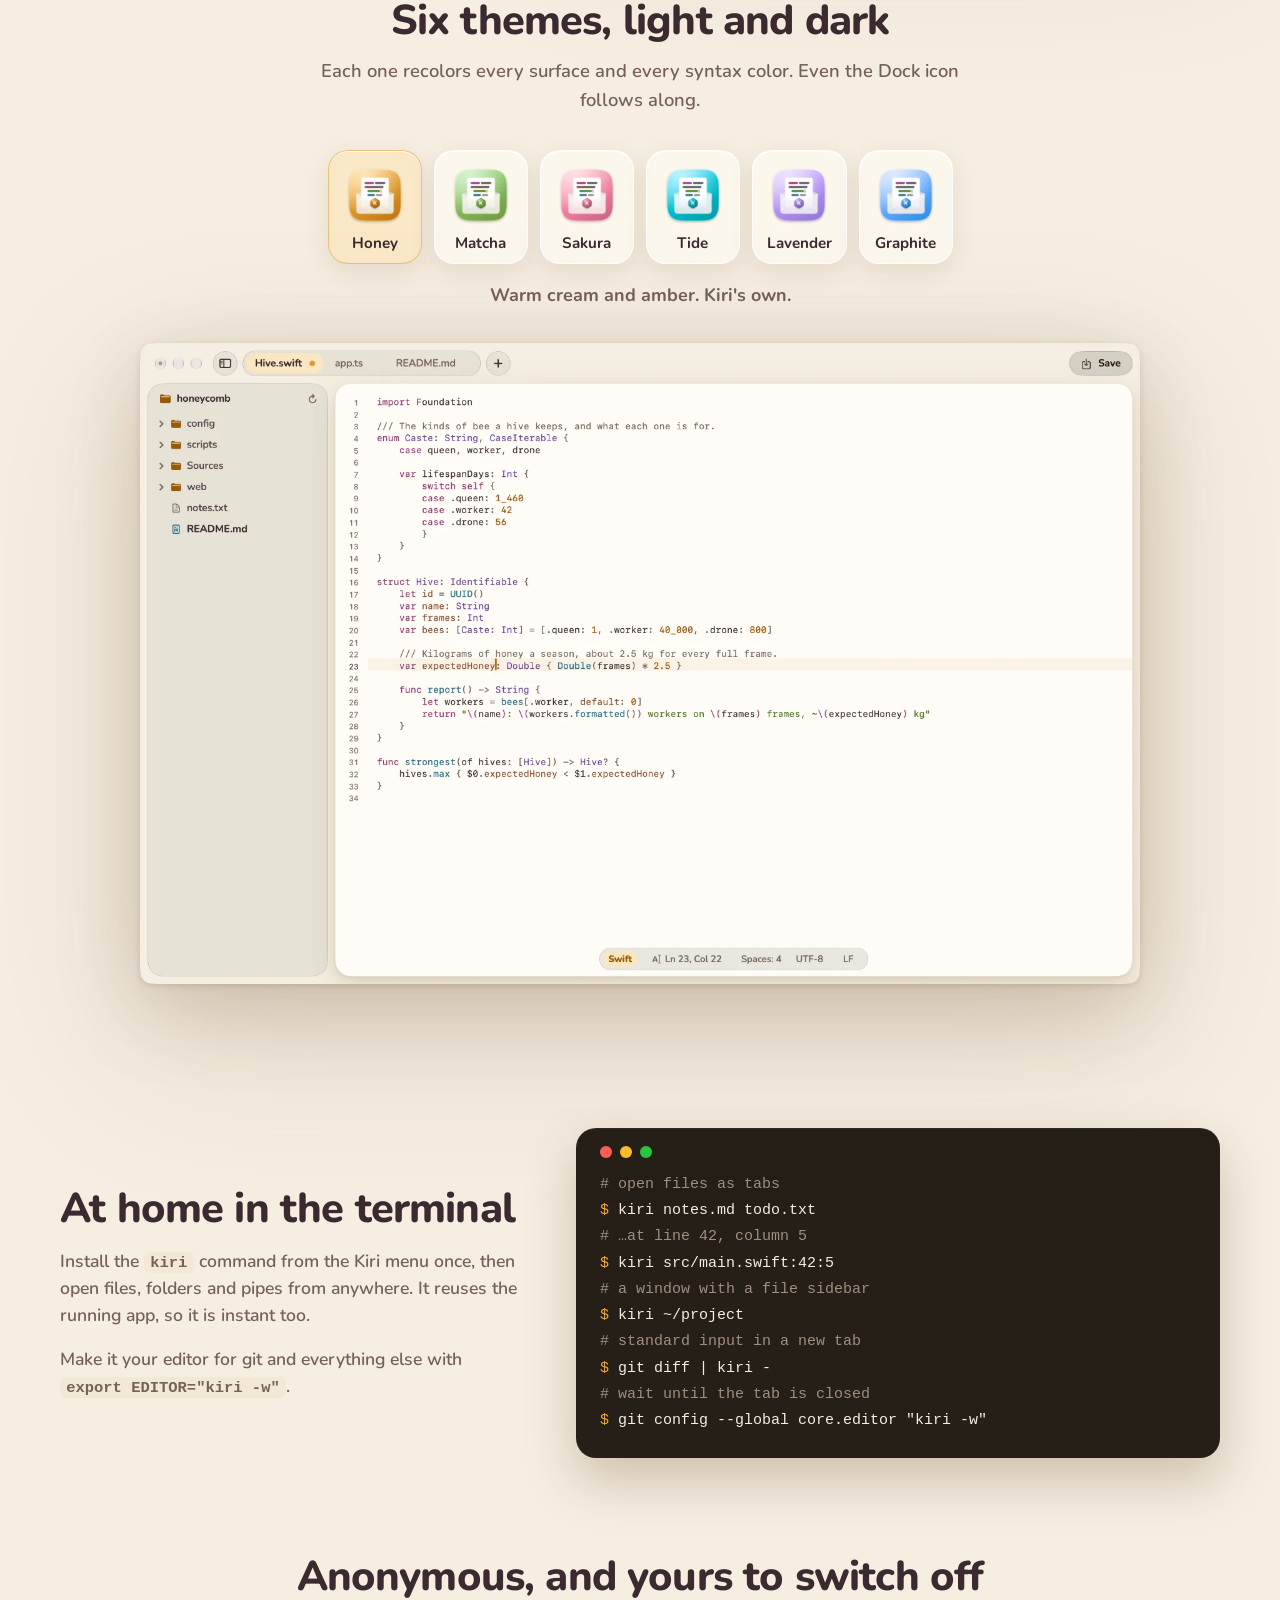
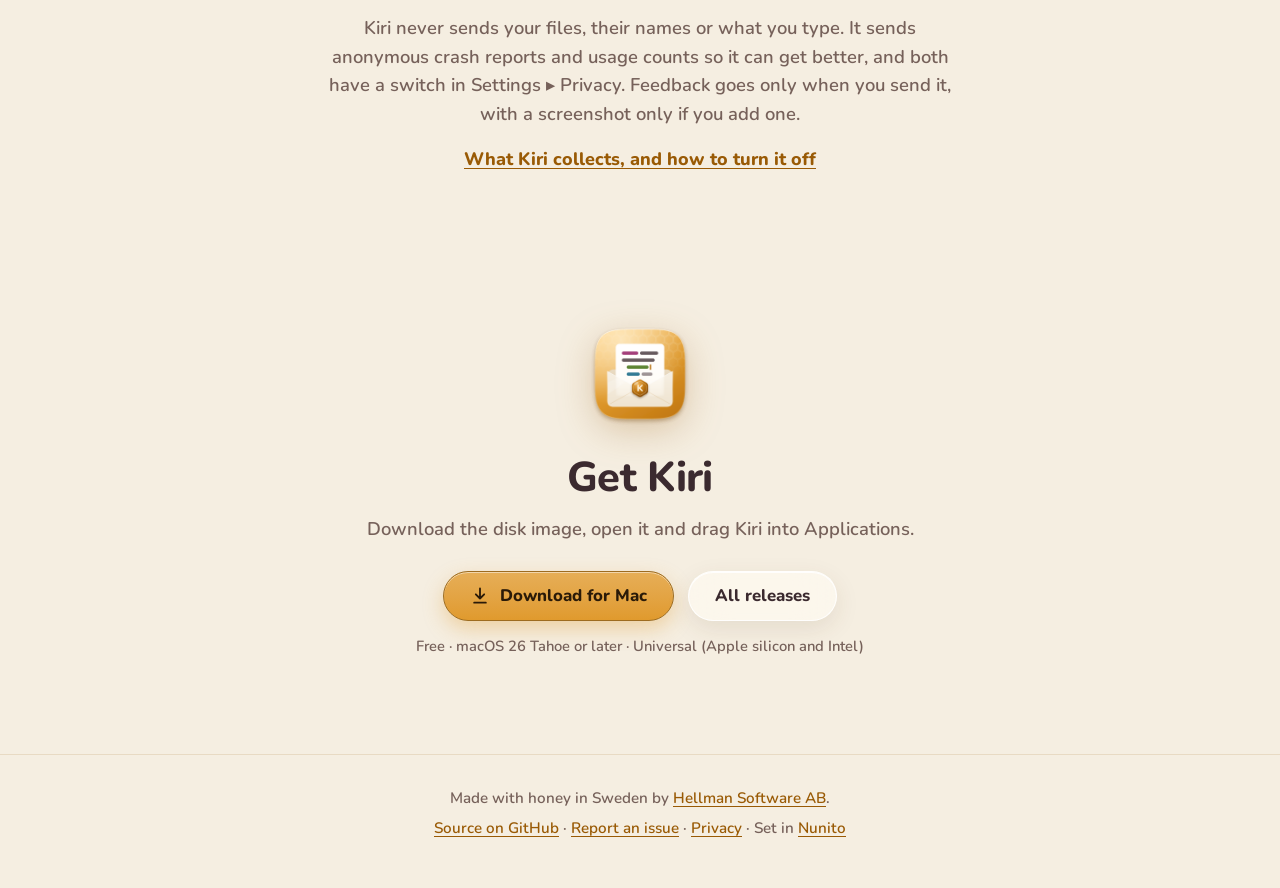
==== commit 220d6304: "Vaka crash reports, analytics and feedback, with Settings switches and a privacy page - Telemetry.sw" ====
--- a/site/index.html
+++ b/site/index.html
@@ -170,6 +170,12 @@
       </div>
     </section>
 
+    <section id="privacy" class="section privacy">
+      <h2>Anonymous, and yours to switch off</h2>
+      <p class="section-lead">Kiri never sends your files, their names or what you type. It sends anonymous crash reports and usage counts so it can get better, and both have a switch in Settings ▸ Privacy. Feedback goes only when you send it, with a screenshot only if you add one.</p>
+      <p class="center-link"><a href="privacy.html">What Kiri collects, and how to turn it off</a></p>
+    </section>
+
     <section class="section get">
       <img src="assets/icon.png" alt="" width="112" height="112">
       <h2>Get Kiri</h2>
@@ -187,7 +193,7 @@
 
   <footer class="footer">
     <p>Made with honey in Sweden by <a href="https://hellsoft.se">Hellman Software AB</a>.</p>
-    <p><a href="https://github.com/ErikHellman/kiri">Source on GitHub</a> · <a href="https://github.com/ErikHellman/kiri/issues">Report an issue</a> · Set in <a href="fonts/OFL.txt">Nunito</a></p>
+    <p><a href="https://github.com/ErikHellman/kiri">Source on GitHub</a> · <a href="https://github.com/ErikHellman/kiri/issues">Report an issue</a> · <a href="privacy.html">Privacy</a> · Set in <a href="fonts/OFL.txt">Nunito</a></p>
   </footer>
 </body>
 </html>
--- a/site/style.css
+++ b/site/style.css
@@ -231,3 +231,26 @@
 
 .footer { text-align: center; padding: 32px 16px 48px; border-top: 1px solid var(--line); color: var(--fg-muted); font-size: 0.95rem; font-weight: 600; }
 .footer p + p { margin-top: 6px; }
+
+/* Privacy: the section on the front page and privacy.html. */
+.privacy { padding-top: 24px; }
+.center-link { text-align: center; margin-top: 18px; font-weight: 800; }
+
+.prose { width: min(780px, calc(100% - 32px)); margin: 0 auto; padding: 64px 0 88px; }
+.prose h1 { font-size: clamp(2.2rem, 4.6vw, 3.4rem); }
+.prose h2 { font-size: 1.6rem; margin-top: 52px; scroll-margin-top: 96px; }
+.prose p, .prose ul, .prose table, .prose .term { margin-top: 14px; }
+.prose p, .prose li, .prose td { font-weight: 600; }
+.prose .lead { max-width: none; }
+.prose ul { padding-left: 1.3em; }
+.prose li + li { margin-top: 8px; }
+.prose li::marker { color: var(--accent); }
+.prose .term { font-size: 14px; line-height: 1.7; padding: 16px 20px; }
+.summary { display: grid; grid-template-columns: repeat(auto-fit, minmax(200px, 1fr)); gap: 14px; margin-top: 32px; }
+.summary .card { padding: 20px; }
+.prose table { width: 100%; border-collapse: collapse; font-size: 1rem; background: var(--surface); border: 1px solid var(--line); border-radius: 16px; border-collapse: separate; border-spacing: 0; overflow: hidden; }
+.prose th, .prose td { text-align: left; vertical-align: top; padding: 12px 16px; border-bottom: 1px solid var(--line); }
+.prose th { font-weight: 800; background: var(--surface-2); }
+.prose tbody tr:last-child td { border-bottom: 0; }
+.prose td:first-child { width: 40%; color: var(--fg); }
+.prose td:last-child { color: var(--fg-muted); }
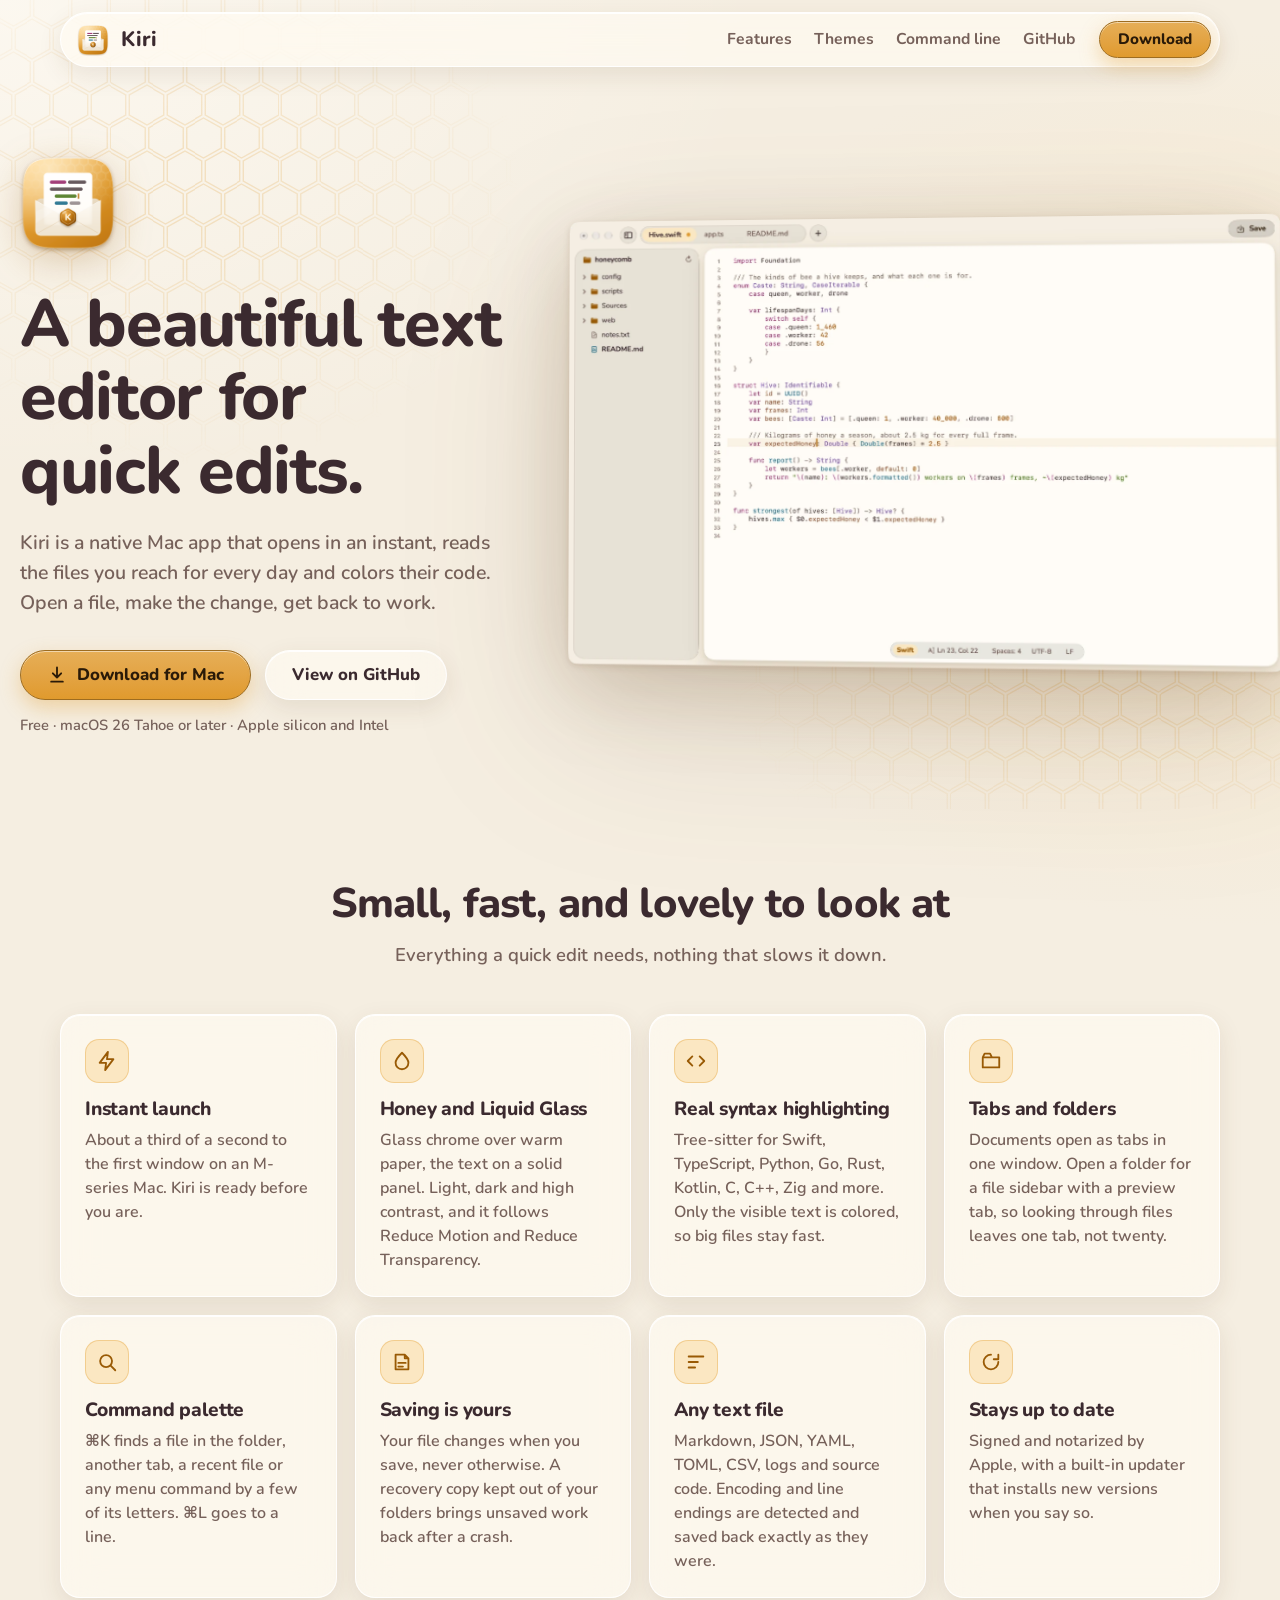
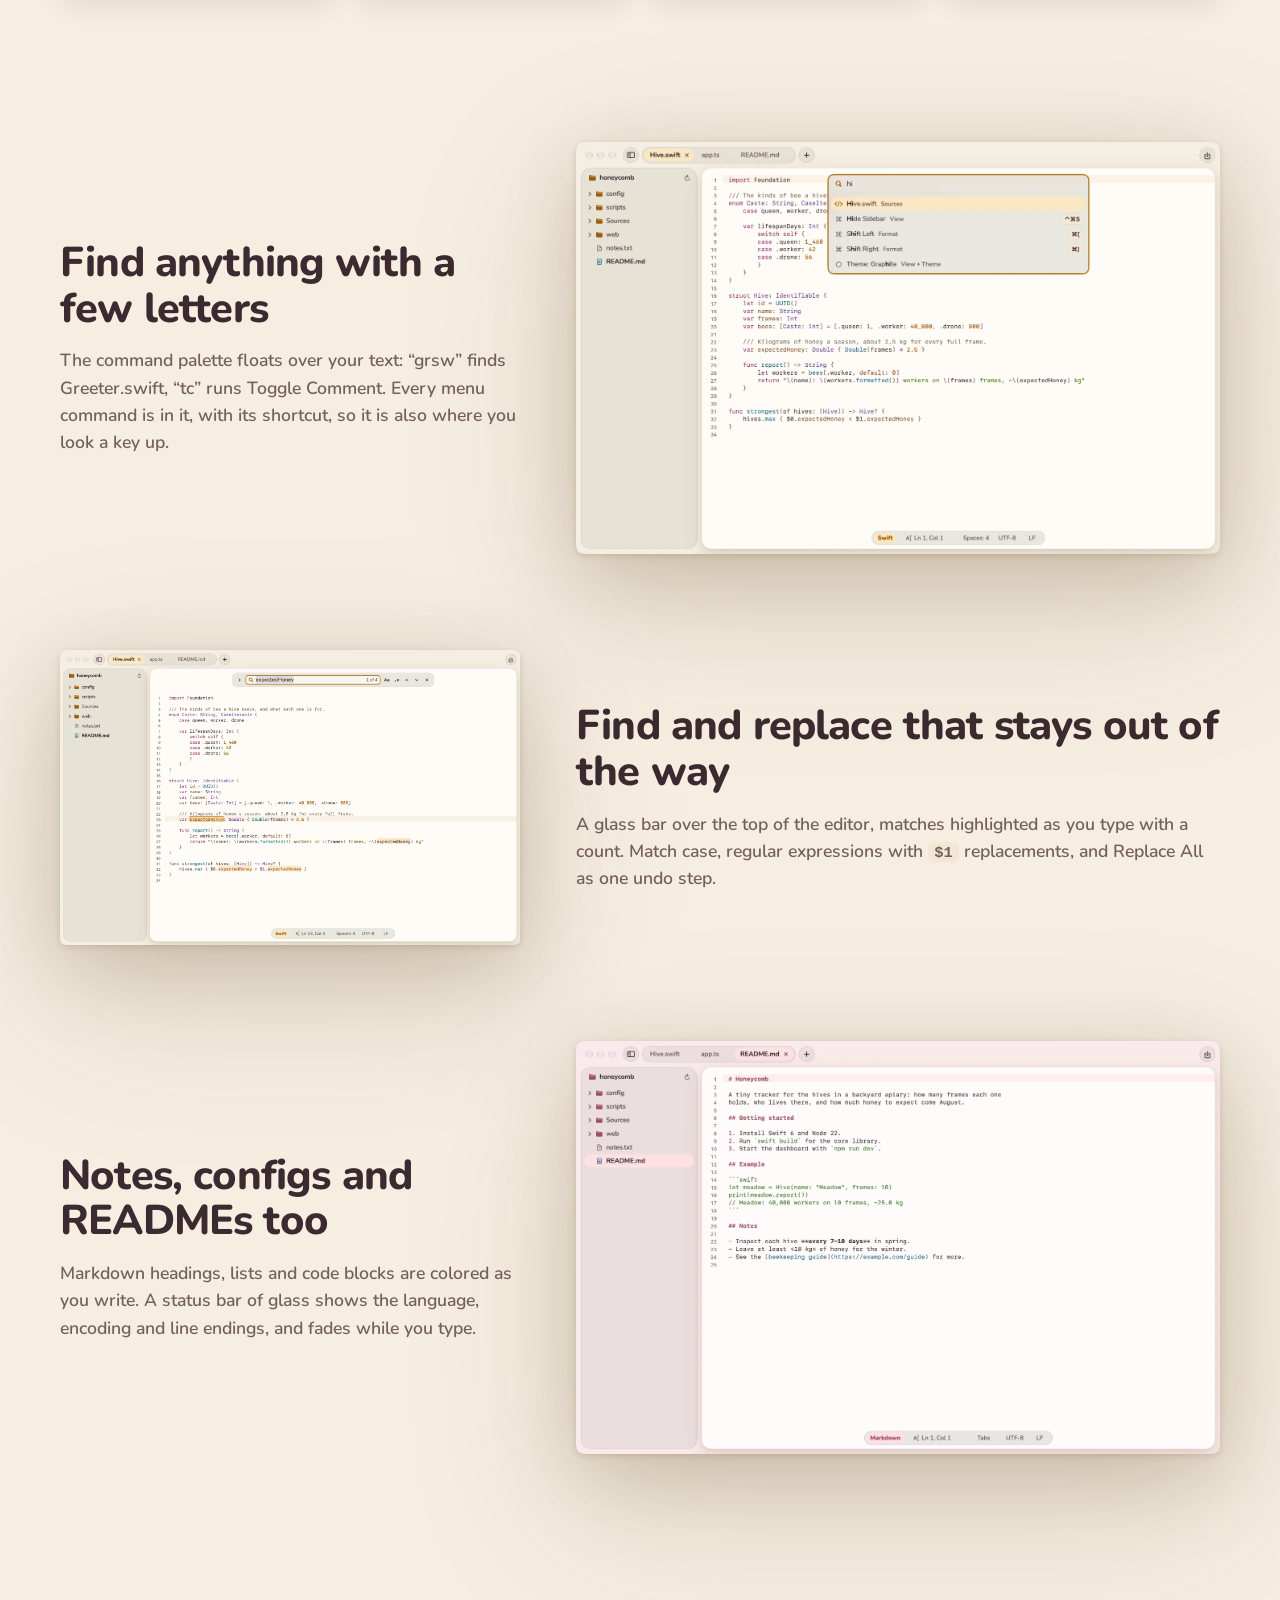
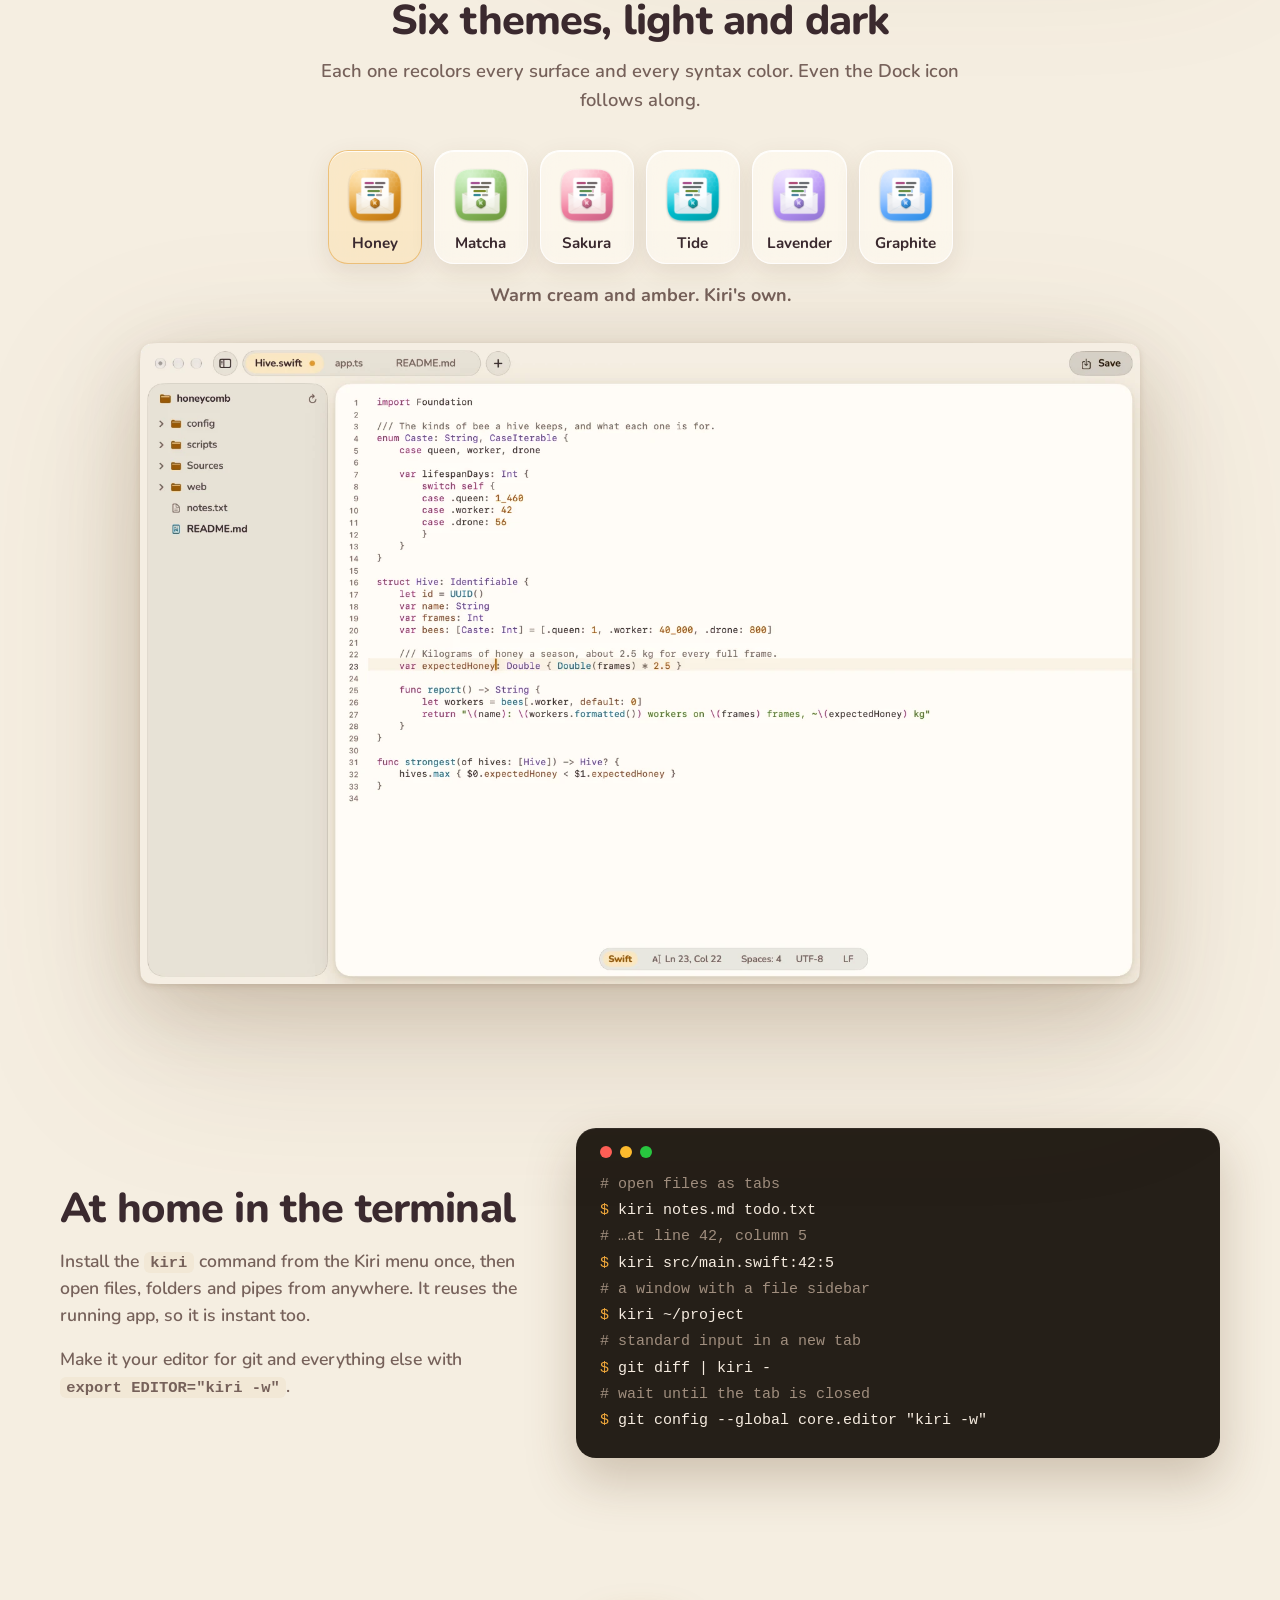
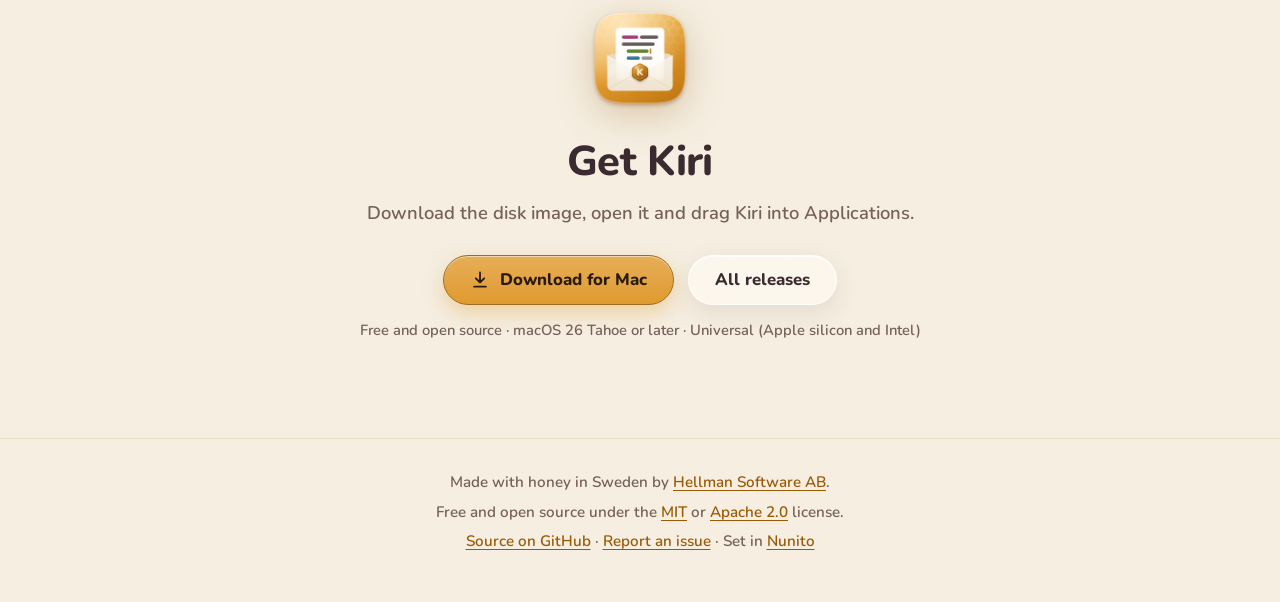
==== commit f25b838b: "License Kiri under MIT OR Apache-2.0 Add LICENSE-MIT and LICENSE-APACHE, a License section and badge" ====
--- a/site/index.html
+++ b/site/index.html
@@ -170,12 +170,6 @@
       </div>
     </section>
 
-    <section id="privacy" class="section privacy">
-      <h2>Anonymous, and yours to switch off</h2>
-      <p class="section-lead">Kiri never sends your files, their names or what you type. It sends anonymous crash reports and usage counts so it can get better, and both have a switch in Settings ▸ Privacy. Feedback goes only when you send it, with a screenshot only if you add one.</p>
-      <p class="center-link"><a href="privacy.html">What Kiri collects, and how to turn it off</a></p>
-    </section>
-
     <section class="section get">
       <img src="assets/icon.png" alt="" width="112" height="112">
       <h2>Get Kiri</h2>
@@ -187,13 +181,14 @@
         </a>
         <a class="btn btn-glass" href="https://github.com/ErikHellman/kiri/releases">All releases</a>
       </div>
-      <p class="fine"><span class="js-version">Free</span> · macOS 26 Tahoe or later · Universal (Apple silicon and Intel)</p>
+      <p class="fine"><span class="js-version">Free</span> and open source · macOS 26 Tahoe or later · Universal (Apple silicon and Intel)</p>
     </section>
   </main>
 
   <footer class="footer">
     <p>Made with honey in Sweden by <a href="https://hellsoft.se">Hellman Software AB</a>.</p>
-    <p><a href="https://github.com/ErikHellman/kiri">Source on GitHub</a> · <a href="https://github.com/ErikHellman/kiri/issues">Report an issue</a> · <a href="privacy.html">Privacy</a> · Set in <a href="fonts/OFL.txt">Nunito</a></p>
+    <p>Free and open source under the <a href="https://github.com/ErikHellman/kiri/blob/main/LICENSE-MIT">MIT</a> or <a href="https://github.com/ErikHellman/kiri/blob/main/LICENSE-APACHE">Apache 2.0</a> license.</p>
+    <p><a href="https://github.com/ErikHellman/kiri">Source on GitHub</a> · <a href="https://github.com/ErikHellman/kiri/issues">Report an issue</a> · Set in <a href="fonts/OFL.txt">Nunito</a></p>
   </footer>
 </body>
 </html>
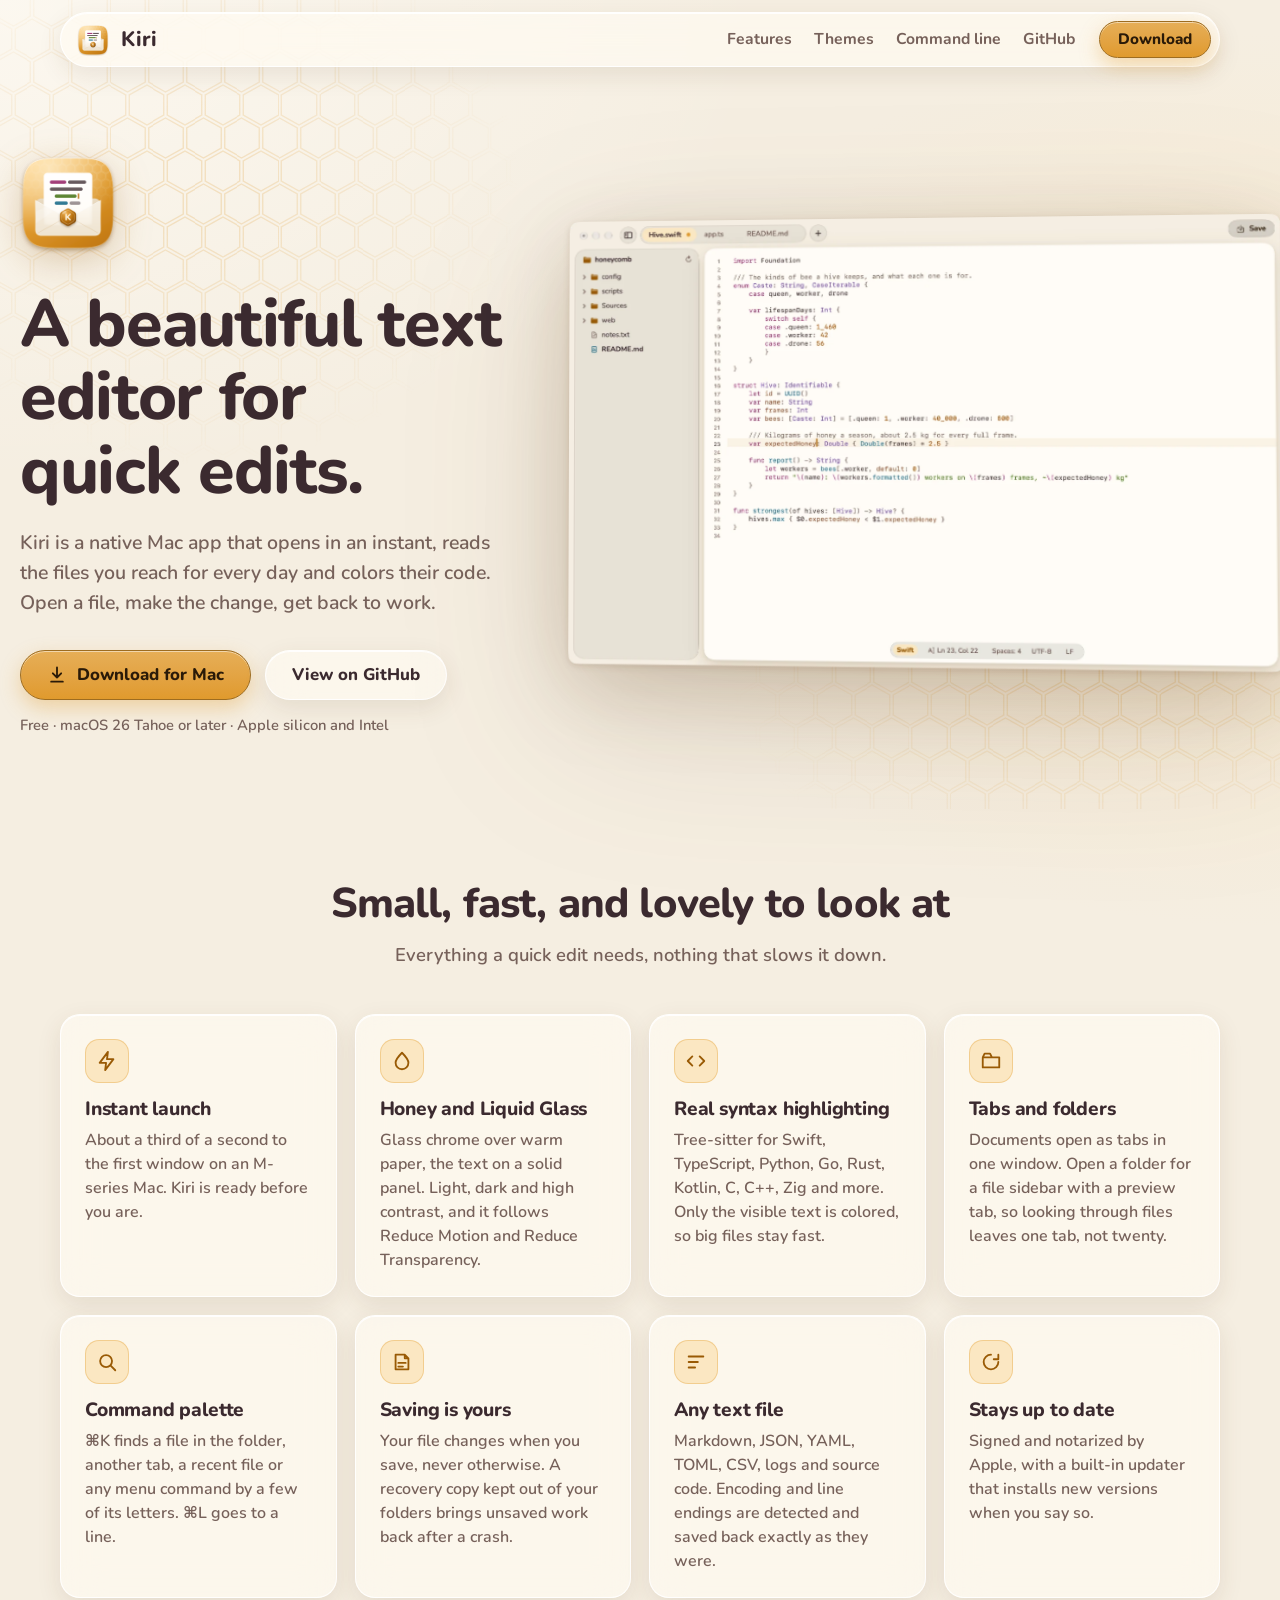
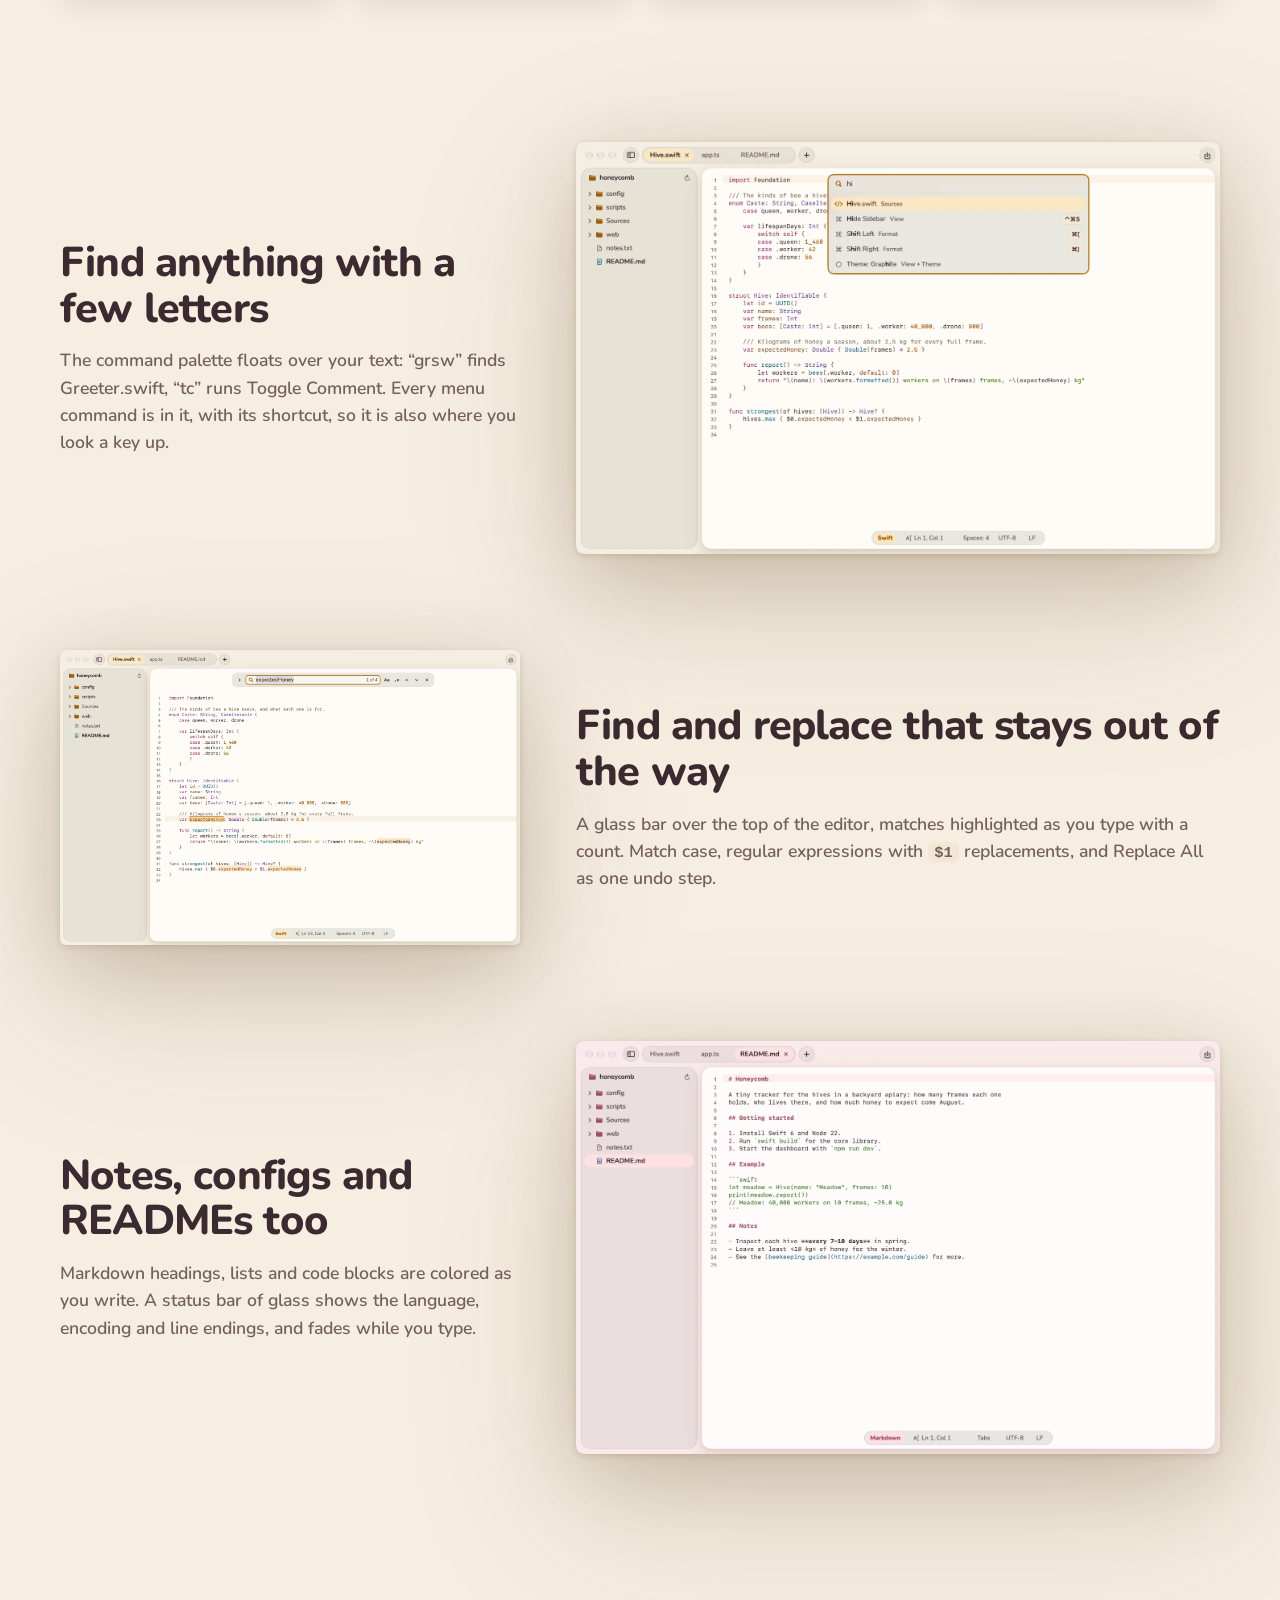
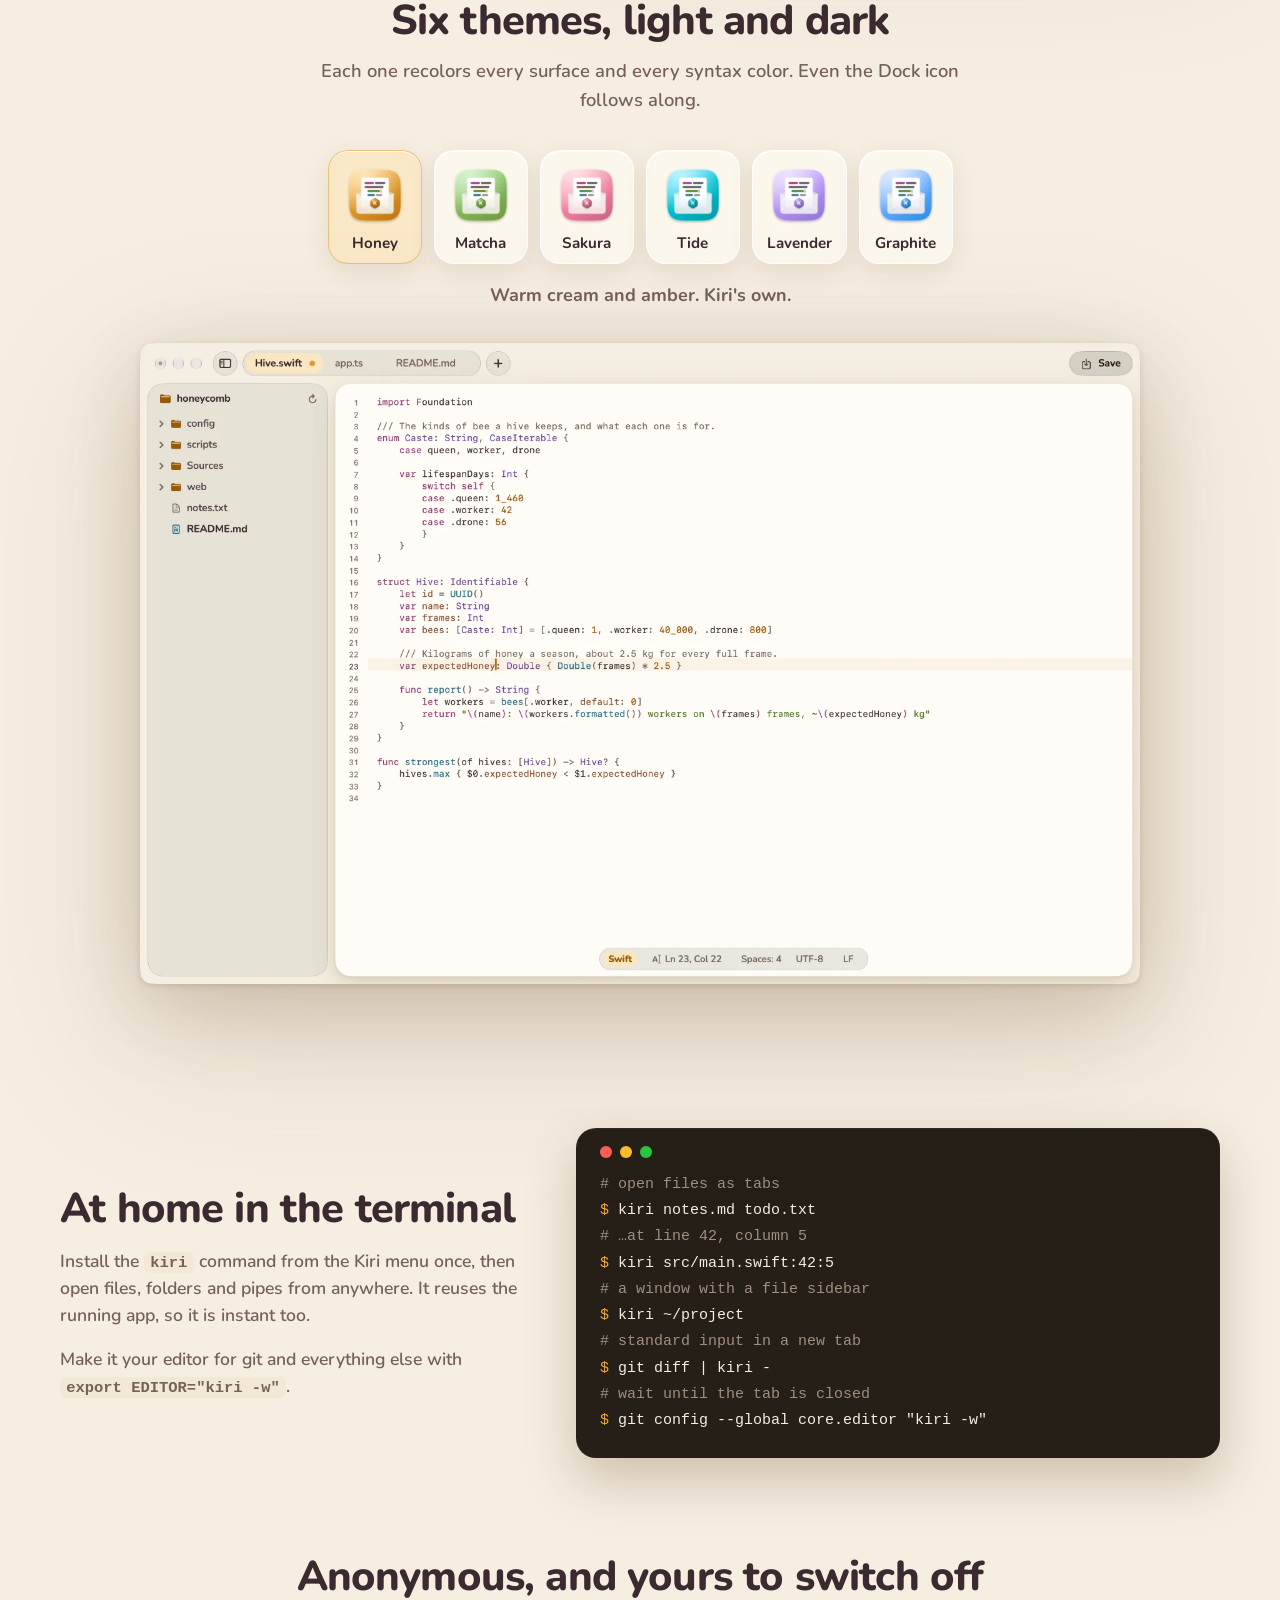
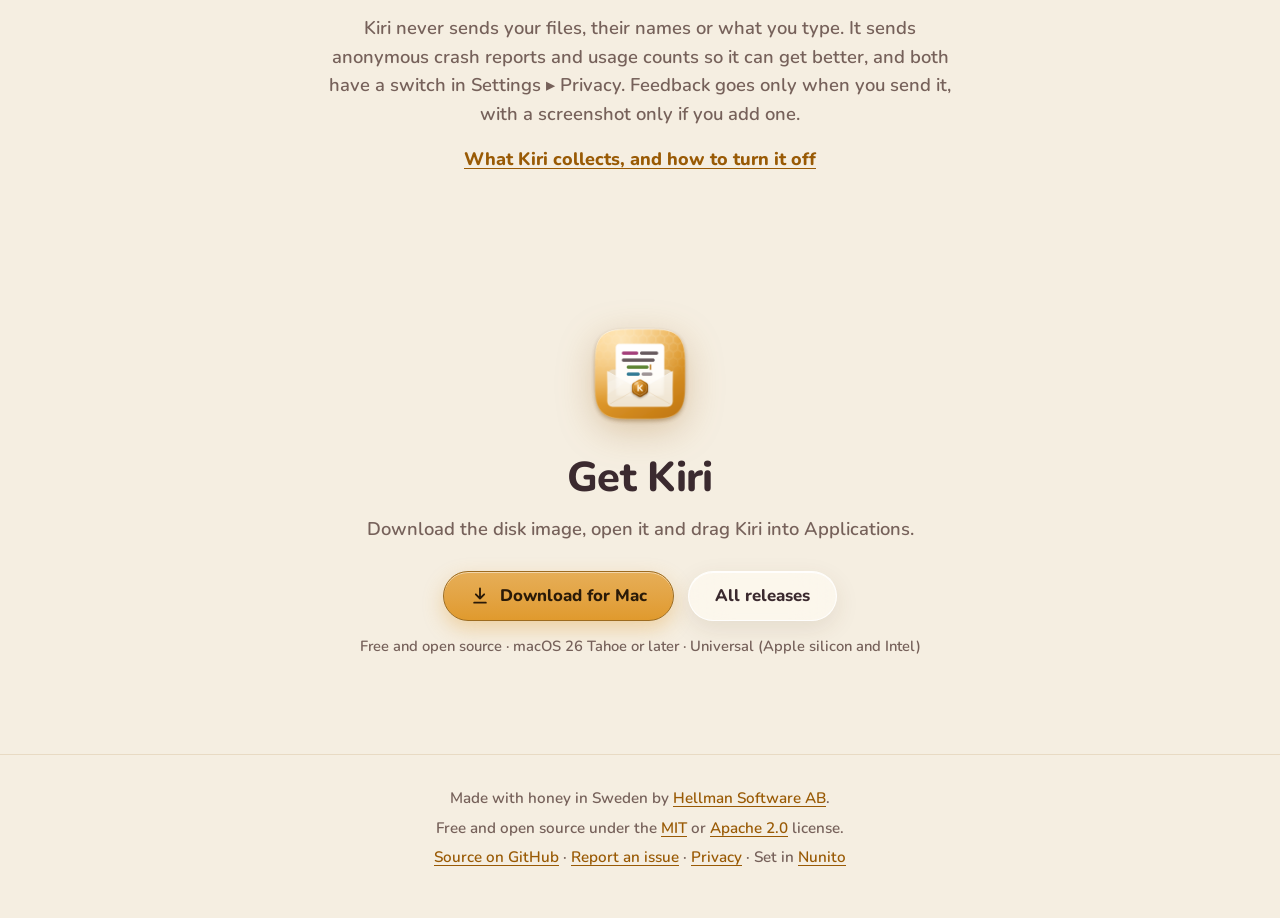
==== commit 36825368: "Merge remote-tracking branch 'origin/main' into claude/project-thread-18iq9s # Conflicts: #	site/ind" ====
--- a/site/index.html
+++ b/site/index.html
@@ -170,6 +170,12 @@
       </div>
     </section>
 
+    <section id="privacy" class="section privacy">
+      <h2>Anonymous, and yours to switch off</h2>
+      <p class="section-lead">Kiri never sends your files, their names or what you type. It sends anonymous crash reports and usage counts so it can get better, and both have a switch in Settings ▸ Privacy. Feedback goes only when you send it, with a screenshot only if you add one.</p>
+      <p class="center-link"><a href="privacy.html">What Kiri collects, and how to turn it off</a></p>
+    </section>
+
     <section class="section get">
       <img src="assets/icon.png" alt="" width="112" height="112">
       <h2>Get Kiri</h2>
@@ -188,7 +194,7 @@
   <footer class="footer">
     <p>Made with honey in Sweden by <a href="https://hellsoft.se">Hellman Software AB</a>.</p>
     <p>Free and open source under the <a href="https://github.com/ErikHellman/kiri/blob/main/LICENSE-MIT">MIT</a> or <a href="https://github.com/ErikHellman/kiri/blob/main/LICENSE-APACHE">Apache 2.0</a> license.</p>
-    <p><a href="https://github.com/ErikHellman/kiri">Source on GitHub</a> · <a href="https://github.com/ErikHellman/kiri/issues">Report an issue</a> · Set in <a href="fonts/OFL.txt">Nunito</a></p>
+    <p><a href="https://github.com/ErikHellman/kiri">Source on GitHub</a> · <a href="https://github.com/ErikHellman/kiri/issues">Report an issue</a> · <a href="privacy.html">Privacy</a> · Set in <a href="fonts/OFL.txt">Nunito</a></p>
   </footer>
 </body>
 </html>
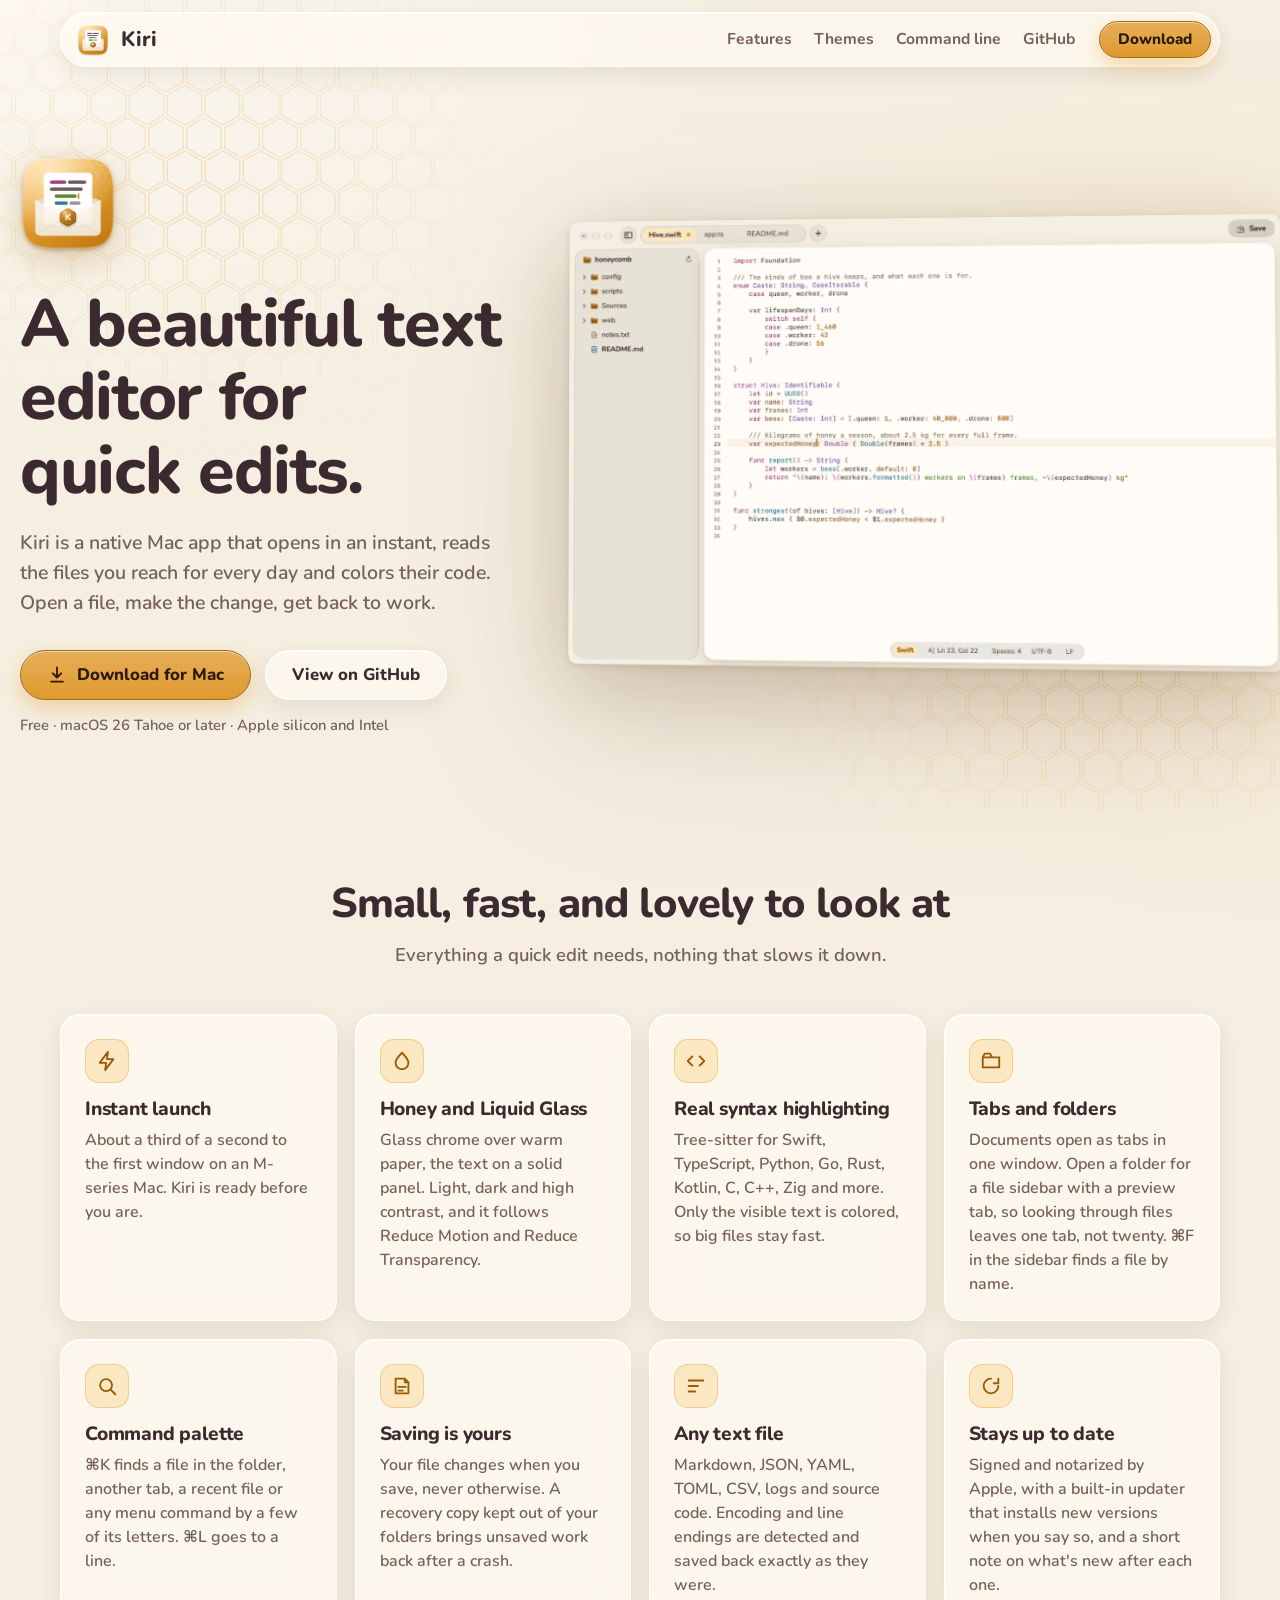
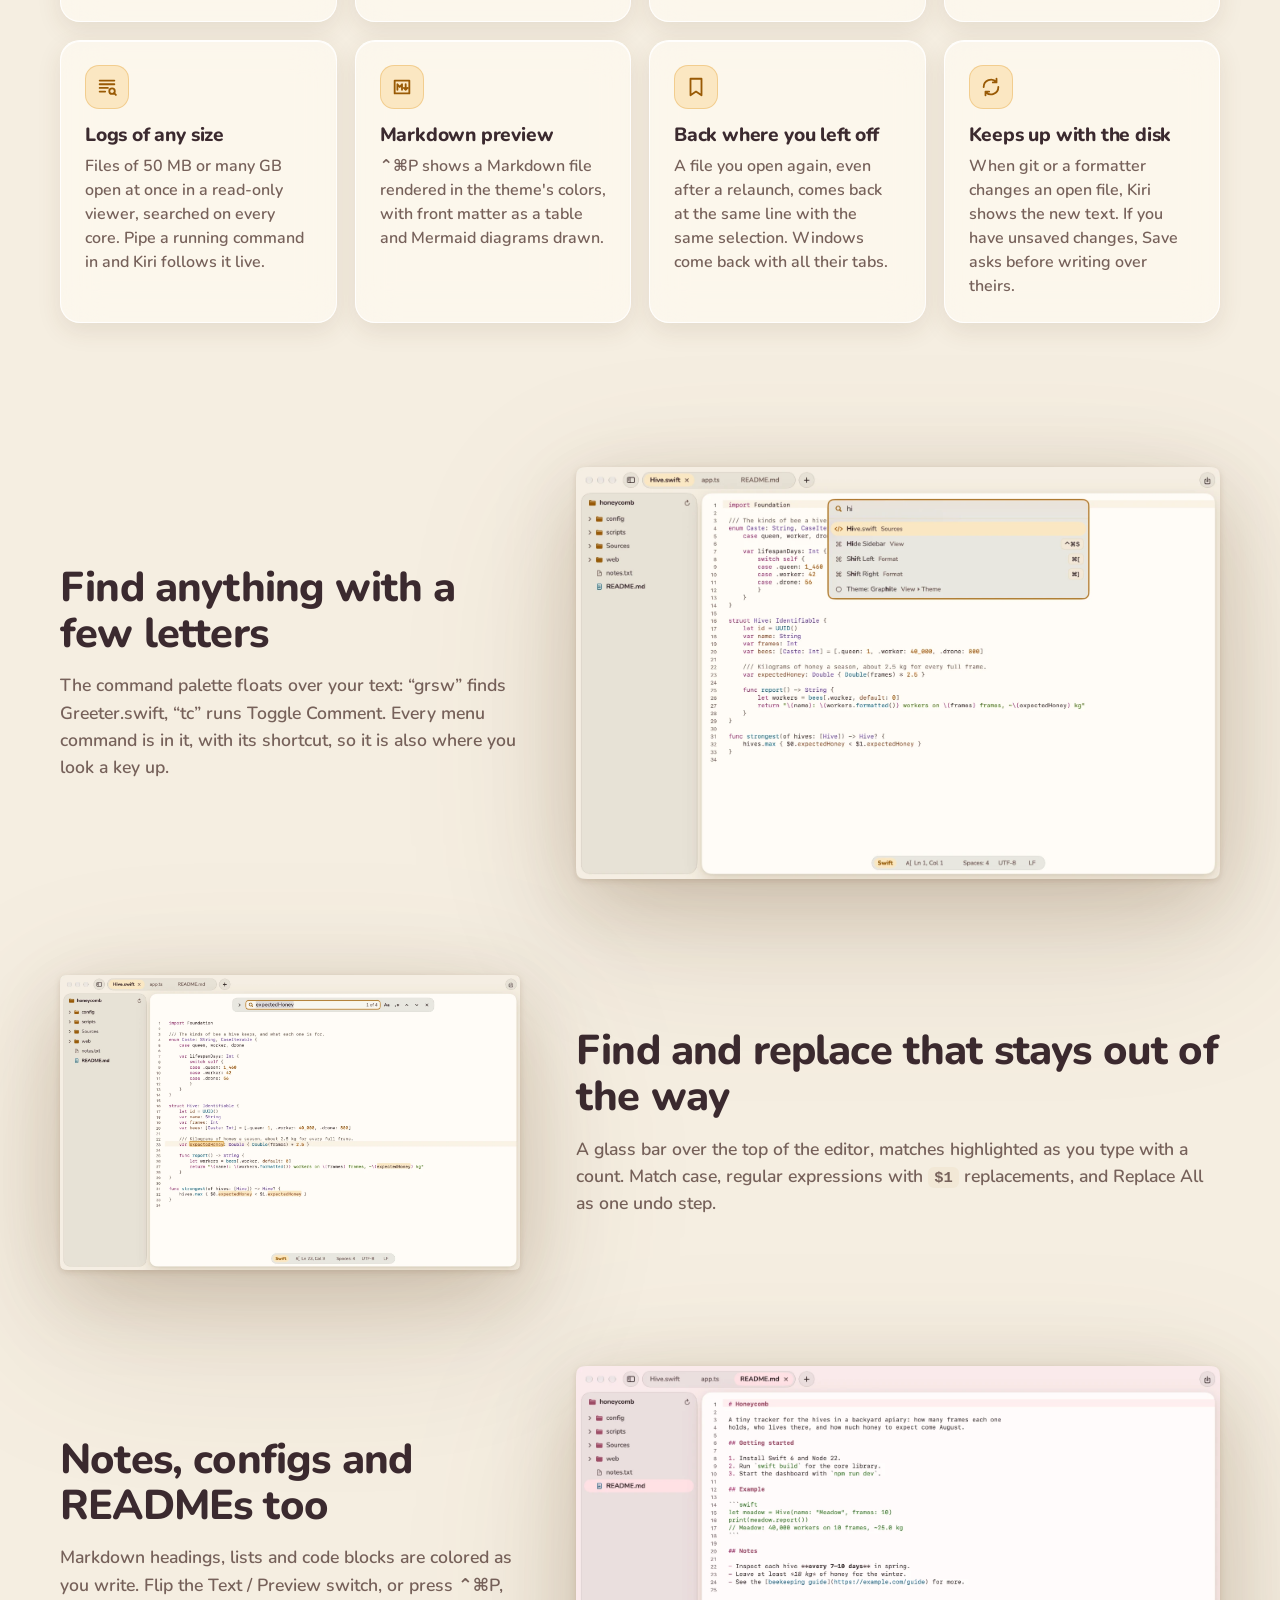
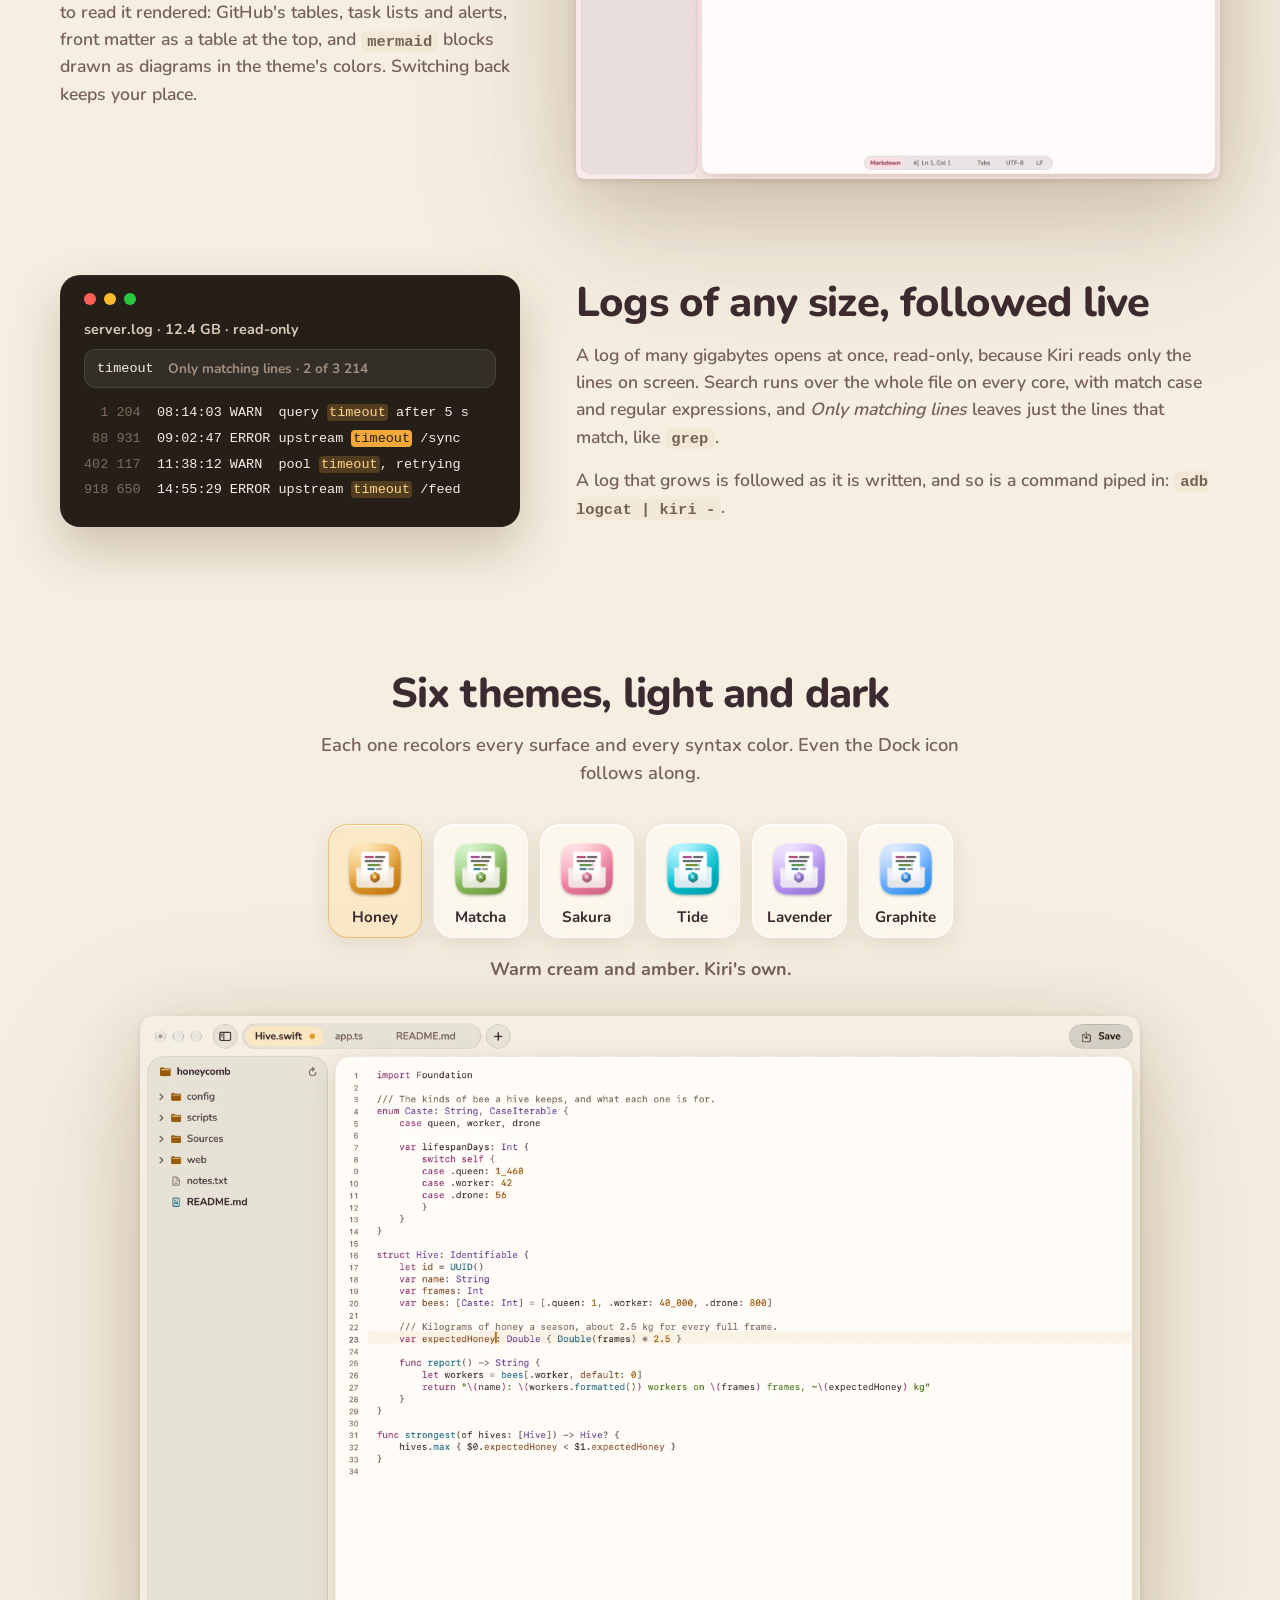
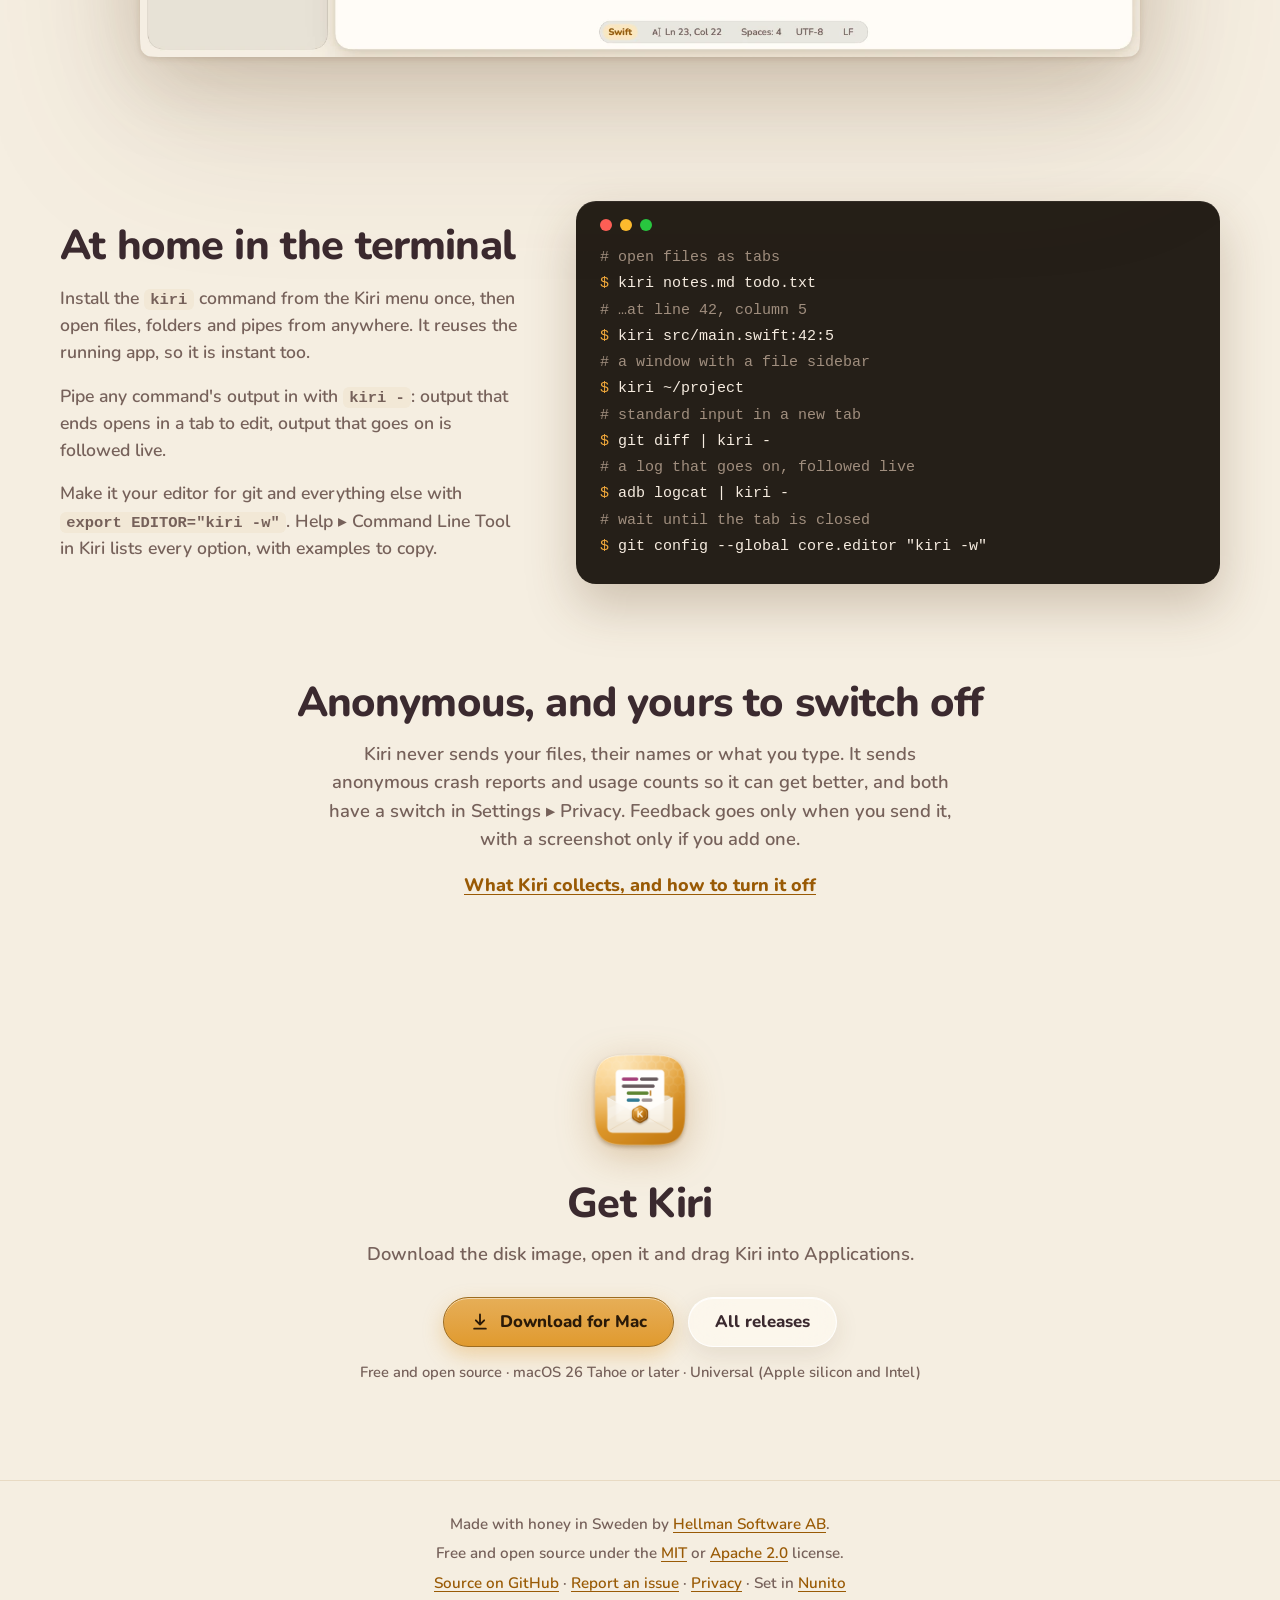
==== commit 806d9e1d: "Help > Command Line Tool, and the README and website catch up A new Help menu item opens a window wi" ====
--- a/site/index.html
+++ b/site/index.html
@@ -4,7 +4,7 @@
   <meta charset="utf-8">
   <meta name="viewport" content="width=device-width, initial-scale=1">
   <title>Kiri: a beautiful text editor for quick edits</title>
-  <meta name="description" content="Kiri is a native SwiftUI text editor for macOS. It launches instantly, opens the files you reach for every day, and highlights the syntax of common programming languages.">
+  <meta name="description" content="Kiri is a native SwiftUI text editor for macOS. It launches instantly, opens the files you reach for every day, highlights the syntax of common programming languages, previews Markdown and opens logs of any size.">
   <meta name="theme-color" content="#F5EEE1" media="(prefers-color-scheme: light)">
   <meta name="theme-color" content="#16120E" media="(prefers-color-scheme: dark)">
   <link rel="canonical" href="https://kiri.hellsoft.se/">
@@ -84,7 +84,7 @@
         <article class="card">
           <div class="glyph" aria-hidden="true"><svg viewBox="0 0 24 24"><path d="M3 8h18M3 8v11h18V8M3 8l2-4h6l2 4"/></svg></div>
           <h3>Tabs and folders</h3>
-          <p>Documents open as tabs in one window. Open a folder for a file sidebar with a preview tab, so looking through files leaves one tab, not twenty.</p>
+          <p>Documents open as tabs in one window. Open a folder for a file sidebar with a preview tab, so looking through files leaves one tab, not twenty. ⌘F in the sidebar finds a file by name.</p>
         </article>
         <article class="card">
           <div class="glyph" aria-hidden="true"><svg viewBox="0 0 24 24"><circle cx="11" cy="11" r="6.5"/><path d="m16 16 5 5"/></svg></div>
@@ -104,7 +104,27 @@
         <article class="card">
           <div class="glyph" aria-hidden="true"><svg viewBox="0 0 24 24"><path d="M12 4a8 8 0 1 0 8 8M20 4v5h-5"/></svg></div>
           <h3>Stays up to date</h3>
-          <p>Signed and notarized by Apple, with a built-in updater that installs new versions when you say so.</p>
+          <p>Signed and notarized by Apple, with a built-in updater that installs new versions when you say so, and a short note on what's new after each one.</p>
+        </article>
+        <article class="card">
+          <div class="glyph" aria-hidden="true"><svg viewBox="0 0 24 24"><path d="M4 5h16M4 9h16M4 13h9M4 17h6"/><circle cx="17.5" cy="16.5" r="3"/><path d="m19.7 18.7 2 2"/></svg></div>
+          <h3>Logs of any size</h3>
+          <p>Files of 50 MB or many GB open at once in a read-only viewer, searched on every core. Pipe a running command in and Kiri follows it live.</p>
+        </article>
+        <article class="card">
+          <div class="glyph" aria-hidden="true"><svg viewBox="0 0 24 24"><path d="M4 5h16v14H4zM7 15V9l2.5 3L12 9v6M16 9v6m-2-2 2 2 2-2"/></svg></div>
+          <h3>Markdown preview</h3>
+          <p>⌃⌘P shows a Markdown file rendered in the theme's colors, with front matter as a table and Mermaid diagrams drawn.</p>
+        </article>
+        <article class="card">
+          <div class="glyph" aria-hidden="true"><svg viewBox="0 0 24 24"><path d="M6 3h12v18l-6-4-6 4z"/></svg></div>
+          <h3>Back where you left off</h3>
+          <p>A file you open again, even after a relaunch, comes back at the same line with the same selection. Windows come back with all their tabs.</p>
+        </article>
+        <article class="card">
+          <div class="glyph" aria-hidden="true"><svg viewBox="0 0 24 24"><path d="M4 12a8 8 0 0 1 14-5.3M20 12a8 8 0 0 1-14 5.3M18 3v4h-4M6 21v-4h4"/></svg></div>
+          <h3>Keeps up with the disk</h3>
+          <p>When git or a formatter changes an open file, Kiri shows the new text. If you have unsaved changes, Save asks before writing over theirs.</p>
         </article>
       </div>
     </section>
@@ -127,9 +147,20 @@
       <div class="row">
         <div class="row-text">
           <h2>Notes, configs and READMEs too</h2>
-          <p>Markdown headings, lists and code blocks are colored as you write. A status bar of glass shows the language, encoding and line endings, and fades while you type.</p>
+          <p>Markdown headings, lists and code blocks are colored as you write. Flip the Text / Preview switch, or press ⌃⌘P, to read it rendered: GitHub's tables, task lists and alerts, front matter as a table at the top, and <code>mermaid</code> blocks drawn as diagrams in the theme's colors. Switching back keeps your place.</p>
         </div>
         <img class="shot" src="assets/shots/markdown.webp" alt="A Markdown document in Kiri" loading="lazy" width="1600" height="1025">
+      </div>
+      <div class="row reverse">
+        <div class="row-text">
+          <h2>Logs of any size, followed live</h2>
+          <p>A log of many gigabytes opens at once, read-only, because Kiri reads only the lines on screen. Search runs over the whole file on every core, with match case and regular expressions, and <em>Only matching lines</em> leaves just the lines that match, like <code>grep</code>.</p>
+          <p>A log that grows is followed as it is written, and so is a command piped in: <code>adb logcat | kiri -</code>.</p>
+        </div>
+        <pre class="term logview" aria-label="An illustration of Kiri's large-file viewer showing only the lines that match “timeout” in a 12 GB log"><span class="dots" aria-hidden="true"><i></i><i></i><i></i></span><span class="bar">server.log · 12.4 GB · read-only</span><span class="find"><span class="q">timeout</span><span class="c">Only matching lines · 2 of 3 214</span></span><code><span class="n">  1 204</span>  08:14:03 WARN  query <span class="m">timeout</span> after 5 s
+<span class="n"> 88 931</span>  09:02:47 ERROR upstream <span class="m cur">timeout</span> /sync
+<span class="n">402 117</span>  11:38:12 WARN  pool <span class="m">timeout</span>, retrying
+<span class="n">918 650</span>  14:55:29 ERROR upstream <span class="m">timeout</span> /feed</code></pre>
       </div>
     </section>
 
@@ -155,7 +186,8 @@
         <div class="row-text">
           <h2>At home in the terminal</h2>
           <p>Install the <code>kiri</code> command from the Kiri menu once, then open files, folders and pipes from anywhere. It reuses the running app, so it is instant too.</p>
-          <p>Make it your editor for git and everything else with <code>export EDITOR="kiri -w"</code>.</p>
+          <p>Pipe any command's output in with <code>kiri -</code>: output that ends opens in a tab to edit, output that goes on is followed live.</p>
+          <p>Make it your editor for git and everything else with <code>export EDITOR="kiri -w"</code>. Help ▸ Command Line Tool in Kiri lists every option, with examples to copy.</p>
         </div>
         <pre class="term" aria-label="Examples of the kiri command"><span class="dots" aria-hidden="true"><i></i><i></i><i></i></span><code><span class="c"># open files as tabs</span>
 <span class="p">$</span> kiri notes.md todo.txt
@@ -165,6 +197,8 @@
 <span class="p">$</span> kiri ~/project
 <span class="c"># standard input in a new tab</span>
 <span class="p">$</span> git diff | kiri -
+<span class="c"># a log that goes on, followed live</span>
+<span class="p">$</span> adb logcat | kiri -
 <span class="c"># wait until the tab is closed</span>
 <span class="p">$</span> git config --global core.editor "kiri -w"</code></pre>
       </div>
--- a/site/style.css
+++ b/site/style.css
@@ -222,6 +222,19 @@
 .term .dots i:nth-child(3) { background: #28C840; }
 .term .c { color: #A08E7E; }
 .term .p { color: #F2A93B; }
+.term em { font-style: normal; }
+/* The large-file viewer, drawn in the terminal's colors. */
+.logview { font-size: 13.5px; line-height: 1.9; }
+.logview .bar { display: block; margin-bottom: 10px; font: 700 0.9rem Nunito, system-ui, sans-serif; color: #D9C8B6; }
+.logview .find {
+  display: flex; flex-wrap: wrap; align-items: center; gap: 6px 14px; margin-bottom: 12px; padding: 6px 12px;
+  border-radius: 12px; background: rgba(255, 255, 255, 0.07); border: 1px solid rgba(255, 255, 255, 0.1);
+}
+.logview .find .q { color: var(--term-fg); }
+.logview .find .c { font: 700 0.85rem Nunito, system-ui, sans-serif; }
+.logview .n { color: #7D6C5E; user-select: none; }
+.logview .m { background: rgba(242, 169, 59, 0.22); color: #FFD58A; border-radius: 4px; padding: 1px 2px; }
+.logview .m.cur { background: #F2A93B; color: #2A1D0C; }
 
 /* Get Kiri */
 .get { text-align: center; padding-bottom: 96px; }
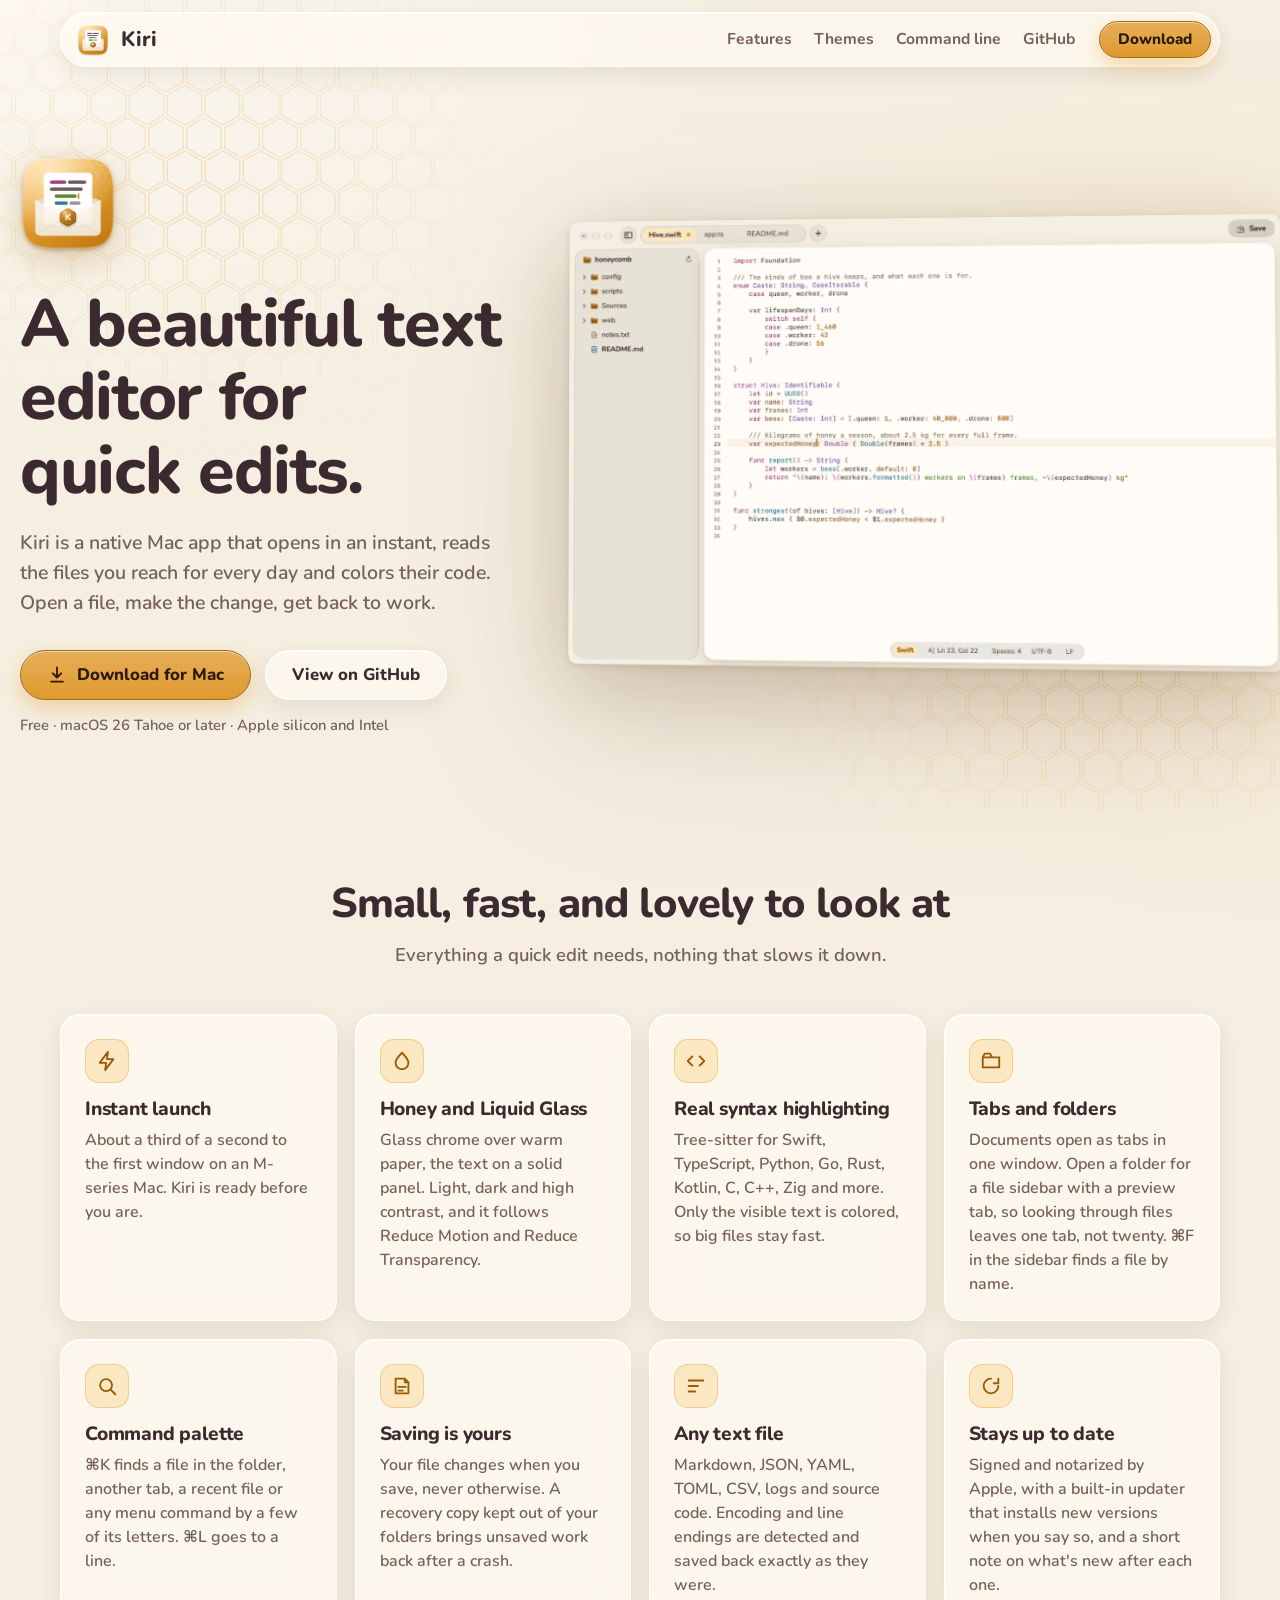
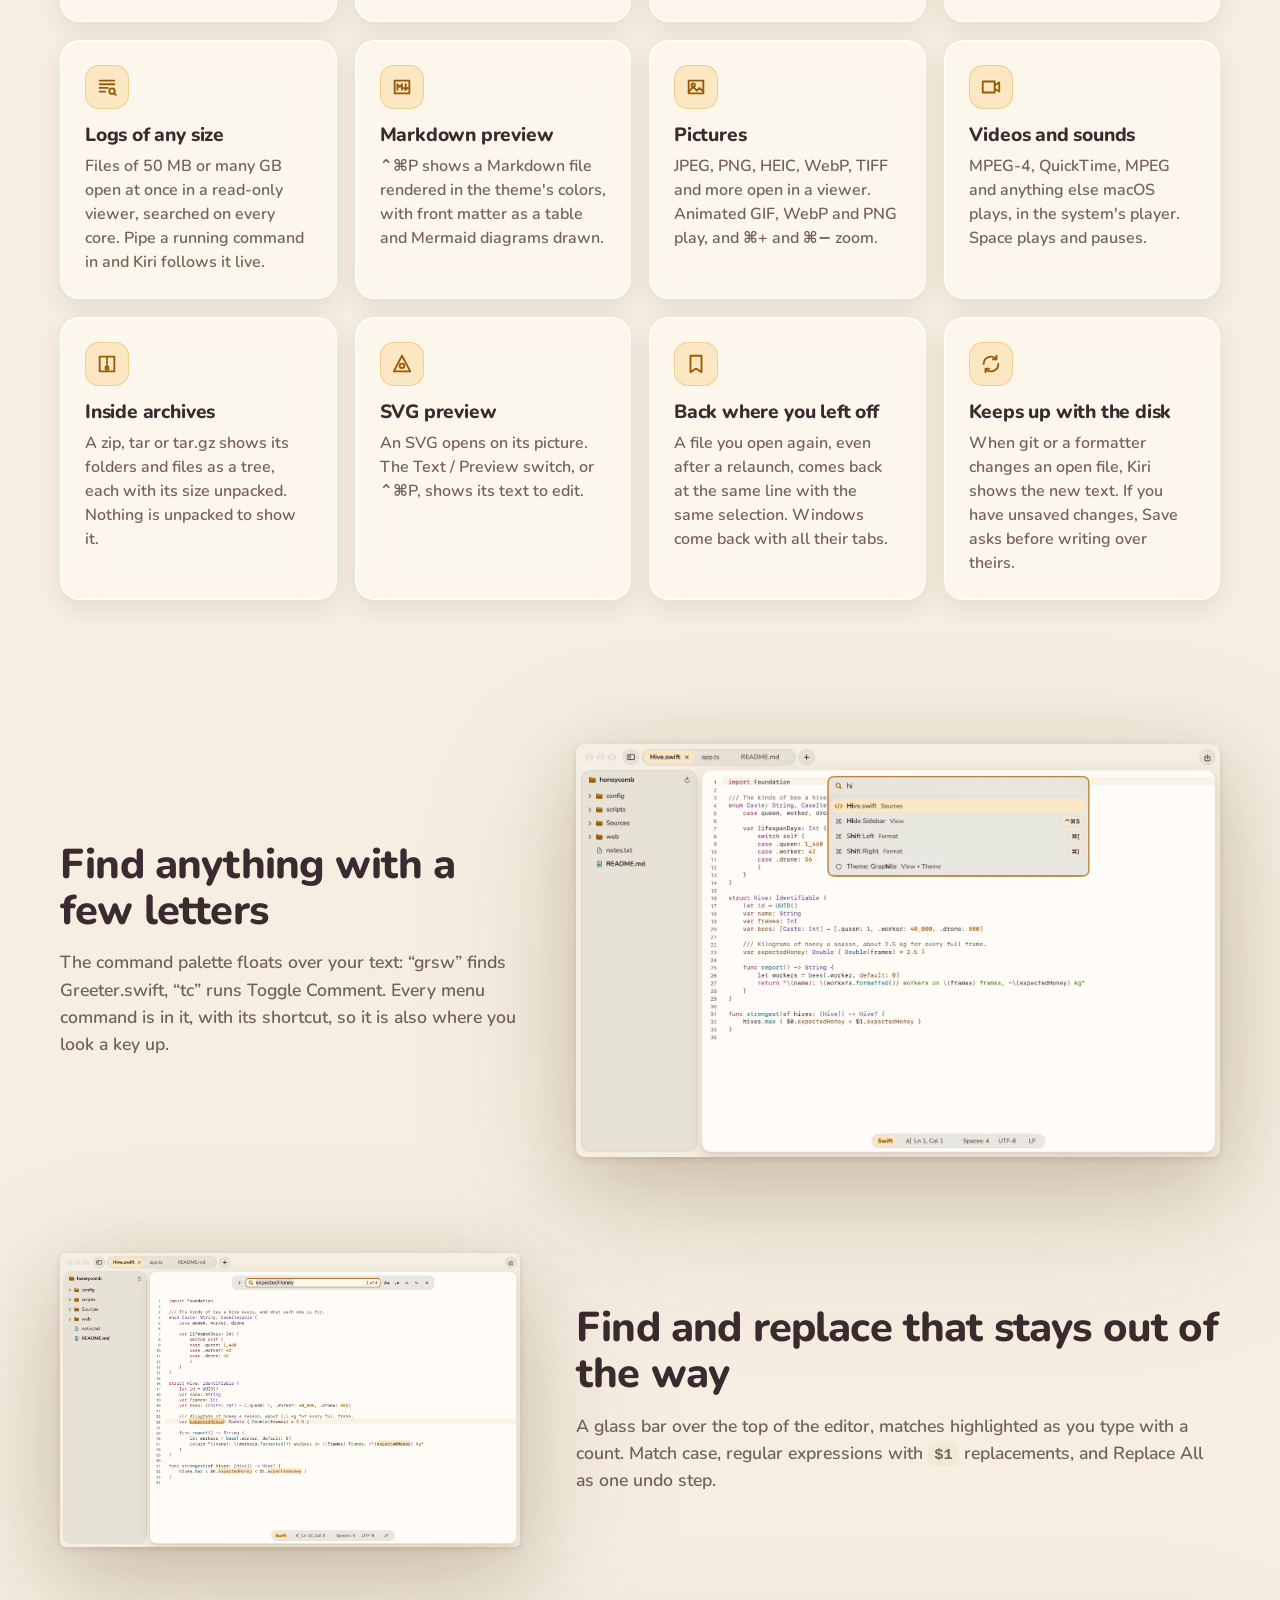
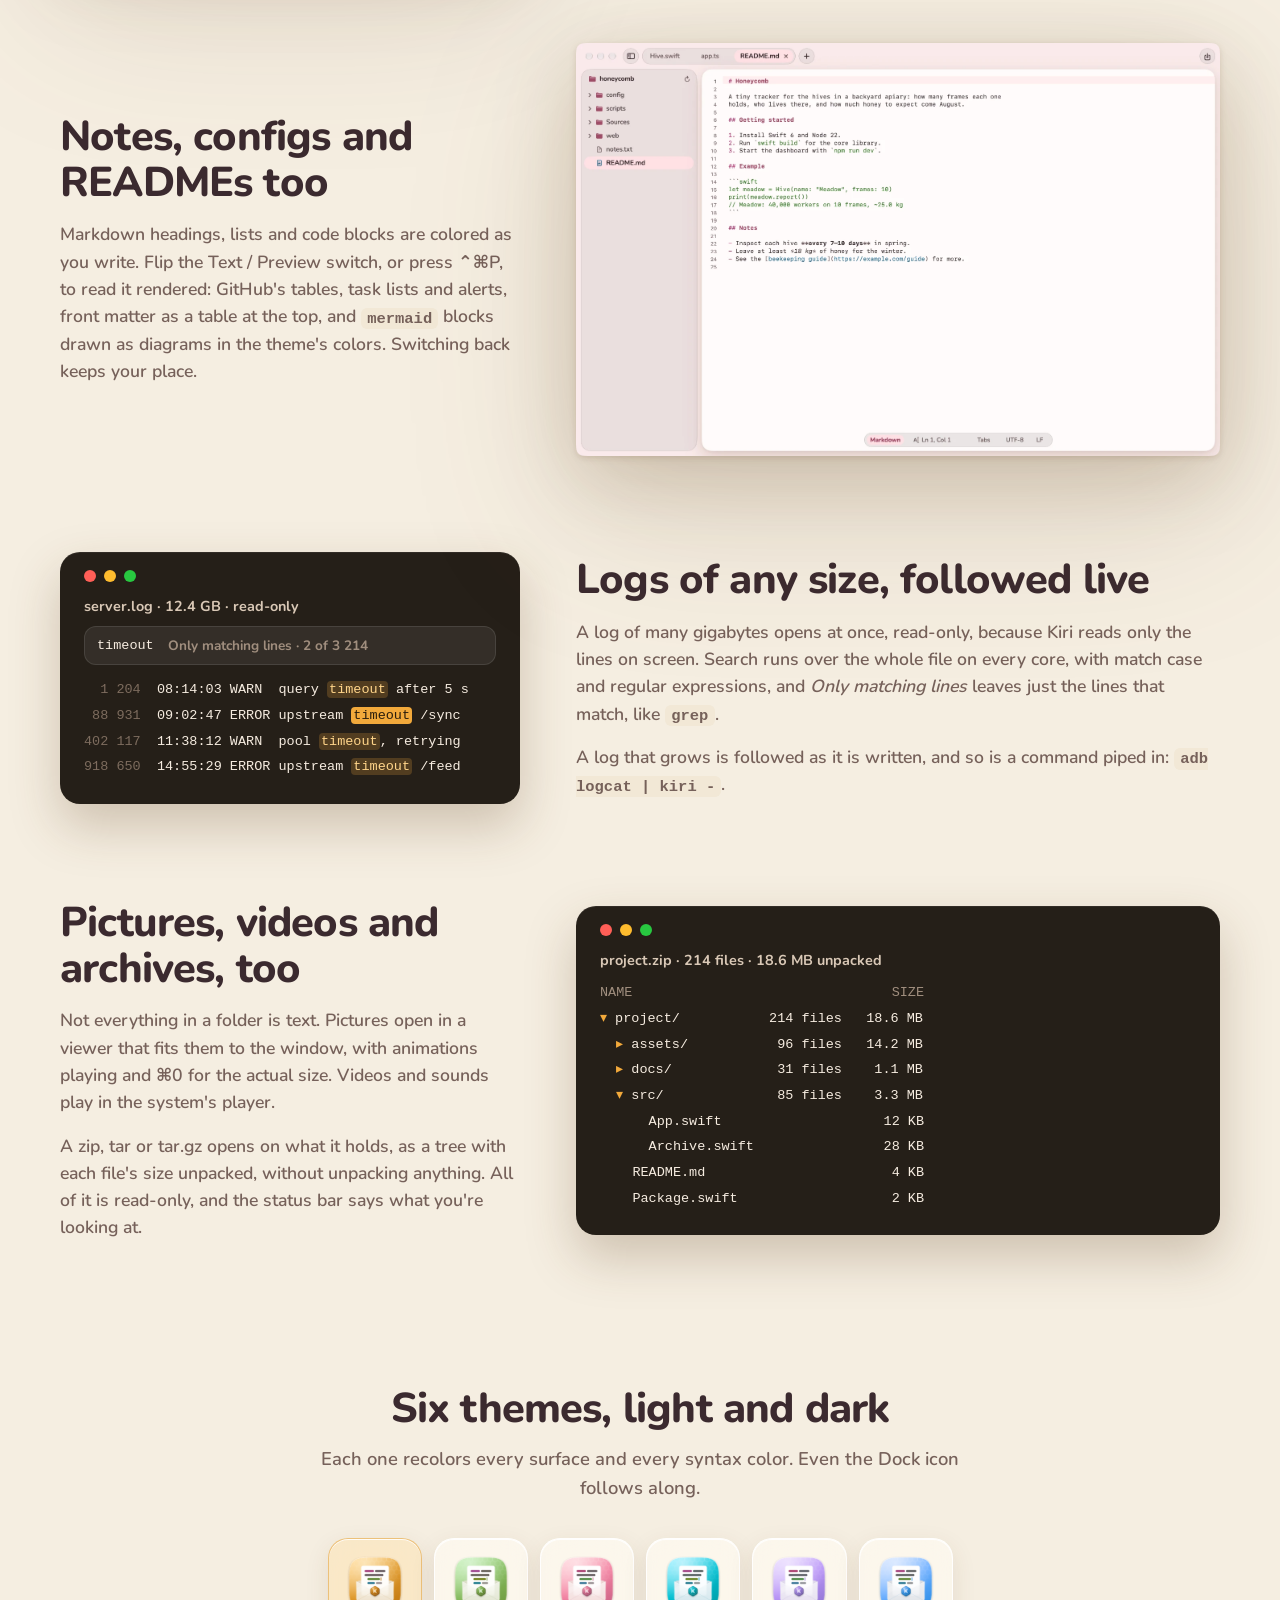
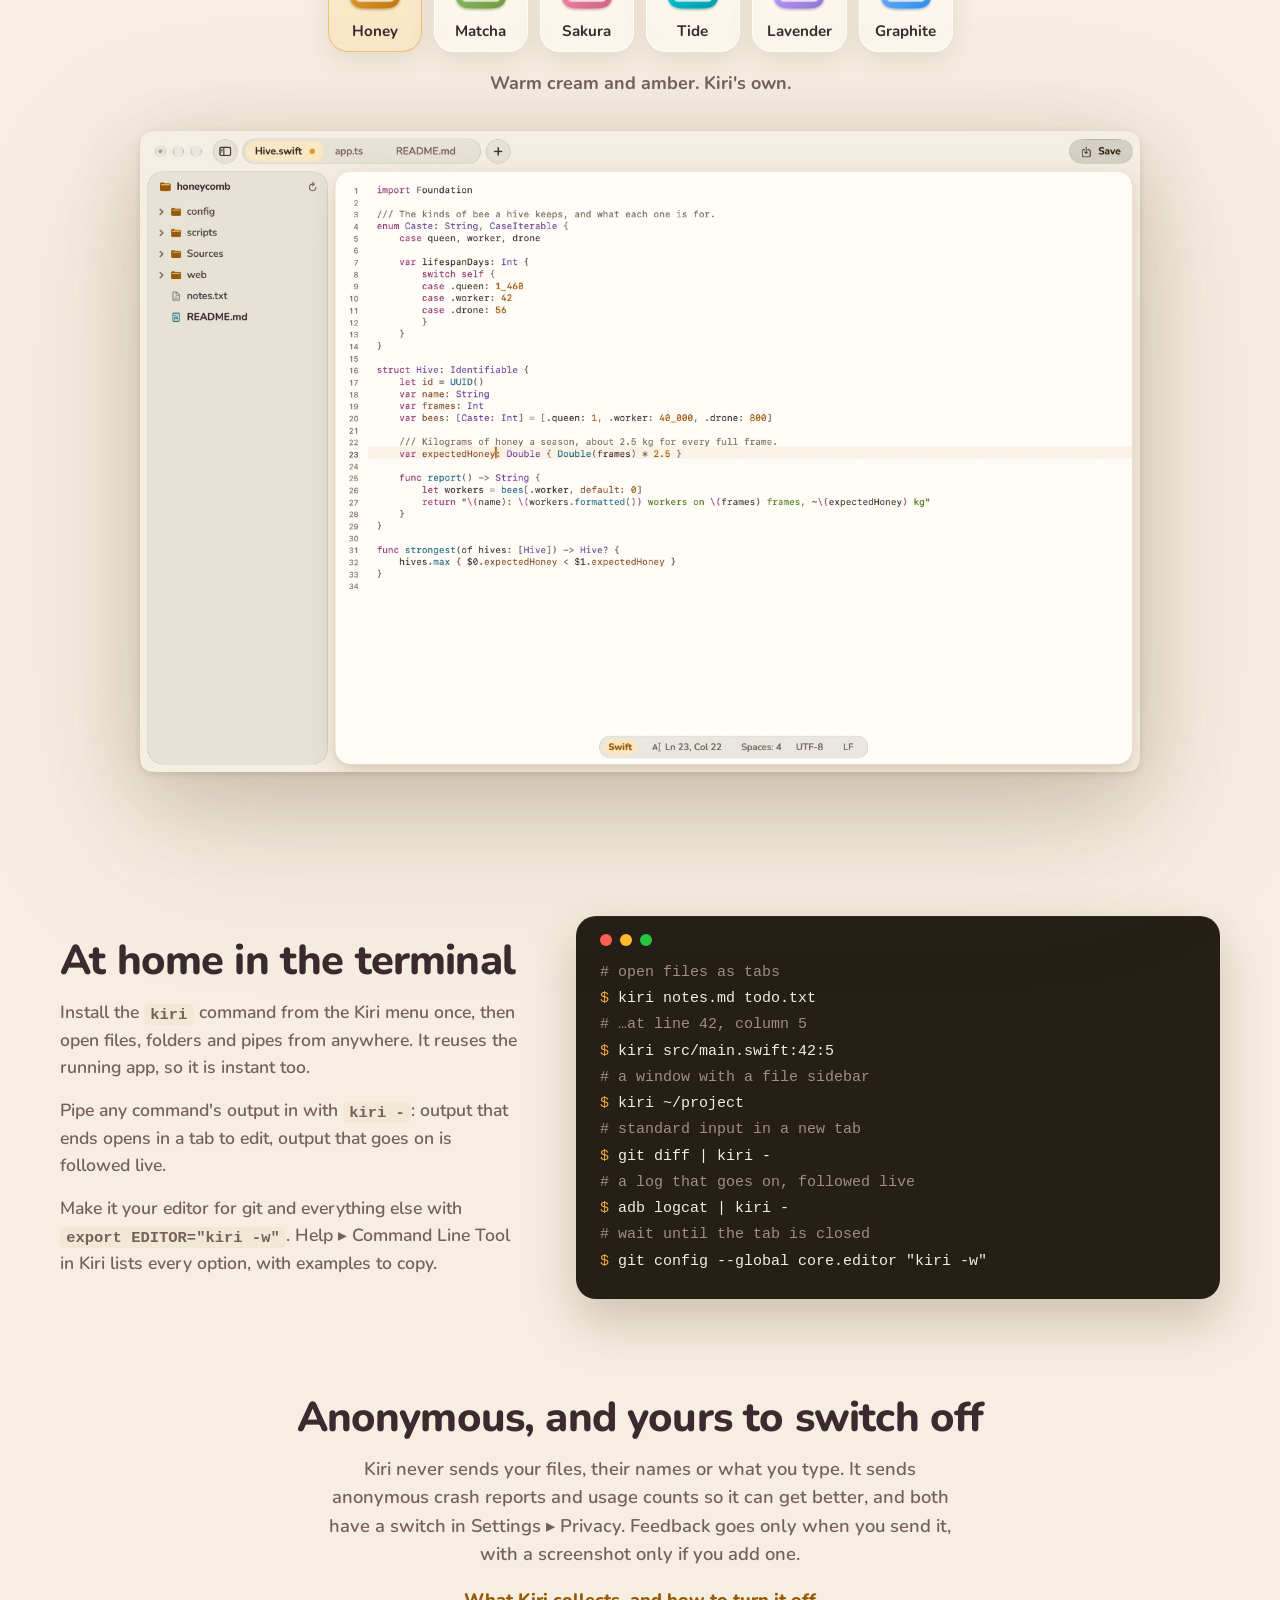
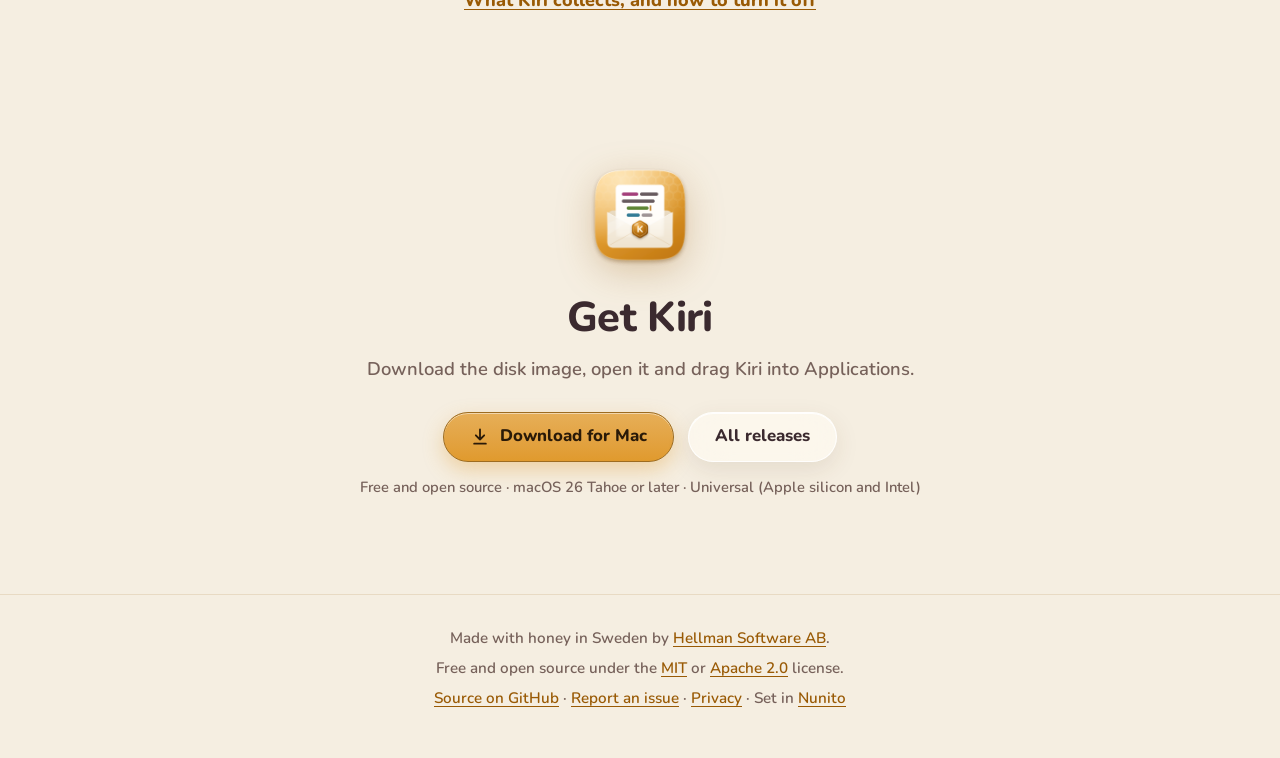
==== commit 8d972252: "Website: pictures, videos, archives and SVG preview from 0.5.0 Four feature cards (a full new row of" ====
--- a/site/index.html
+++ b/site/index.html
@@ -117,6 +117,26 @@
           <p>⌃⌘P shows a Markdown file rendered in the theme's colors, with front matter as a table and Mermaid diagrams drawn.</p>
         </article>
         <article class="card">
+          <div class="glyph" aria-hidden="true"><svg viewBox="0 0 24 24"><path d="M4 5h16v14H4z"/><circle cx="9" cy="10" r="1.8"/><path d="m4 17 5-5 4 4 3-3 4 4"/></svg></div>
+          <h3>Pictures</h3>
+          <p>JPEG, PNG, HEIC, WebP, TIFF and more open in a viewer. Animated GIF, WebP and PNG play, and ⌘+ and ⌘− zoom.</p>
+        </article>
+        <article class="card">
+          <div class="glyph" aria-hidden="true"><svg viewBox="0 0 24 24"><path d="M3 6h13v12H3zM16 10l5-3v10l-5-3"/></svg></div>
+          <h3>Videos and sounds</h3>
+          <p>MPEG-4, QuickTime, MPEG and anything else macOS plays, in the system's player. Space plays and pauses.</p>
+        </article>
+        <article class="card">
+          <div class="glyph" aria-hidden="true"><svg viewBox="0 0 24 24"><path d="M4 4h16v16H4zM12 4v3m0 2v2m0 2v2"/><path d="M10.5 15h3v3h-3z"/></svg></div>
+          <h3>Inside archives</h3>
+          <p>A zip, tar or tar.gz shows its folders and files as a tree, each with its size unpacked. Nothing is unpacked to show it.</p>
+        </article>
+        <article class="card">
+          <div class="glyph" aria-hidden="true"><svg viewBox="0 0 24 24"><path d="M12 3 21 20H3z"/><circle cx="12" cy="14" r="2.5"/></svg></div>
+          <h3>SVG preview</h3>
+          <p>An SVG opens on its picture. The Text / Preview switch, or ⌃⌘P, shows its text to edit.</p>
+        </article>
+        <article class="card">
           <div class="glyph" aria-hidden="true"><svg viewBox="0 0 24 24"><path d="M6 3h12v18l-6-4-6 4z"/></svg></div>
           <h3>Back where you left off</h3>
           <p>A file you open again, even after a relaunch, comes back at the same line with the same selection. Windows come back with all their tabs.</p>
@@ -161,6 +181,22 @@
 <span class="n"> 88 931</span>  09:02:47 ERROR upstream <span class="m cur">timeout</span> /sync
 <span class="n">402 117</span>  11:38:12 WARN  pool <span class="m">timeout</span>, retrying
 <span class="n">918 650</span>  14:55:29 ERROR upstream <span class="m">timeout</span> /feed</code></pre>
+      </div>
+      <div class="row">
+        <div class="row-text">
+          <h2>Pictures, videos and archives, too</h2>
+          <p>Not everything in a folder is text. Pictures open in a viewer that fits them to the window, with animations playing and ⌘0 for the actual size. Videos and sounds play in the system's player.</p>
+          <p>A zip, tar or tar.gz opens on what it holds, as a tree with each file's size unpacked, without unpacking anything. All of it is read-only, and the status bar says what you're looking at.</p>
+        </div>
+        <pre class="term logview" aria-label="An illustration of Kiri's archive viewer listing the folders and files of project.zip with their sizes"><span class="dots" aria-hidden="true"><i></i><i></i><i></i></span><span class="bar">project.zip · 214 files · 18.6 MB unpacked</span><code><span class="c">NAME                                SIZE</span>
+<span class="p">▾</span> project/           214 files   18.6 MB
+  <span class="p">▸</span> assets/           96 files   14.2 MB
+  <span class="p">▸</span> docs/             31 files    1.1 MB
+  <span class="p">▾</span> src/              85 files    3.3 MB
+      App.swift                    12 KB
+      Archive.swift                28 KB
+    README.md                       4 KB
+    Package.swift                   2 KB</code></pre>
       </div>
     </section>
 
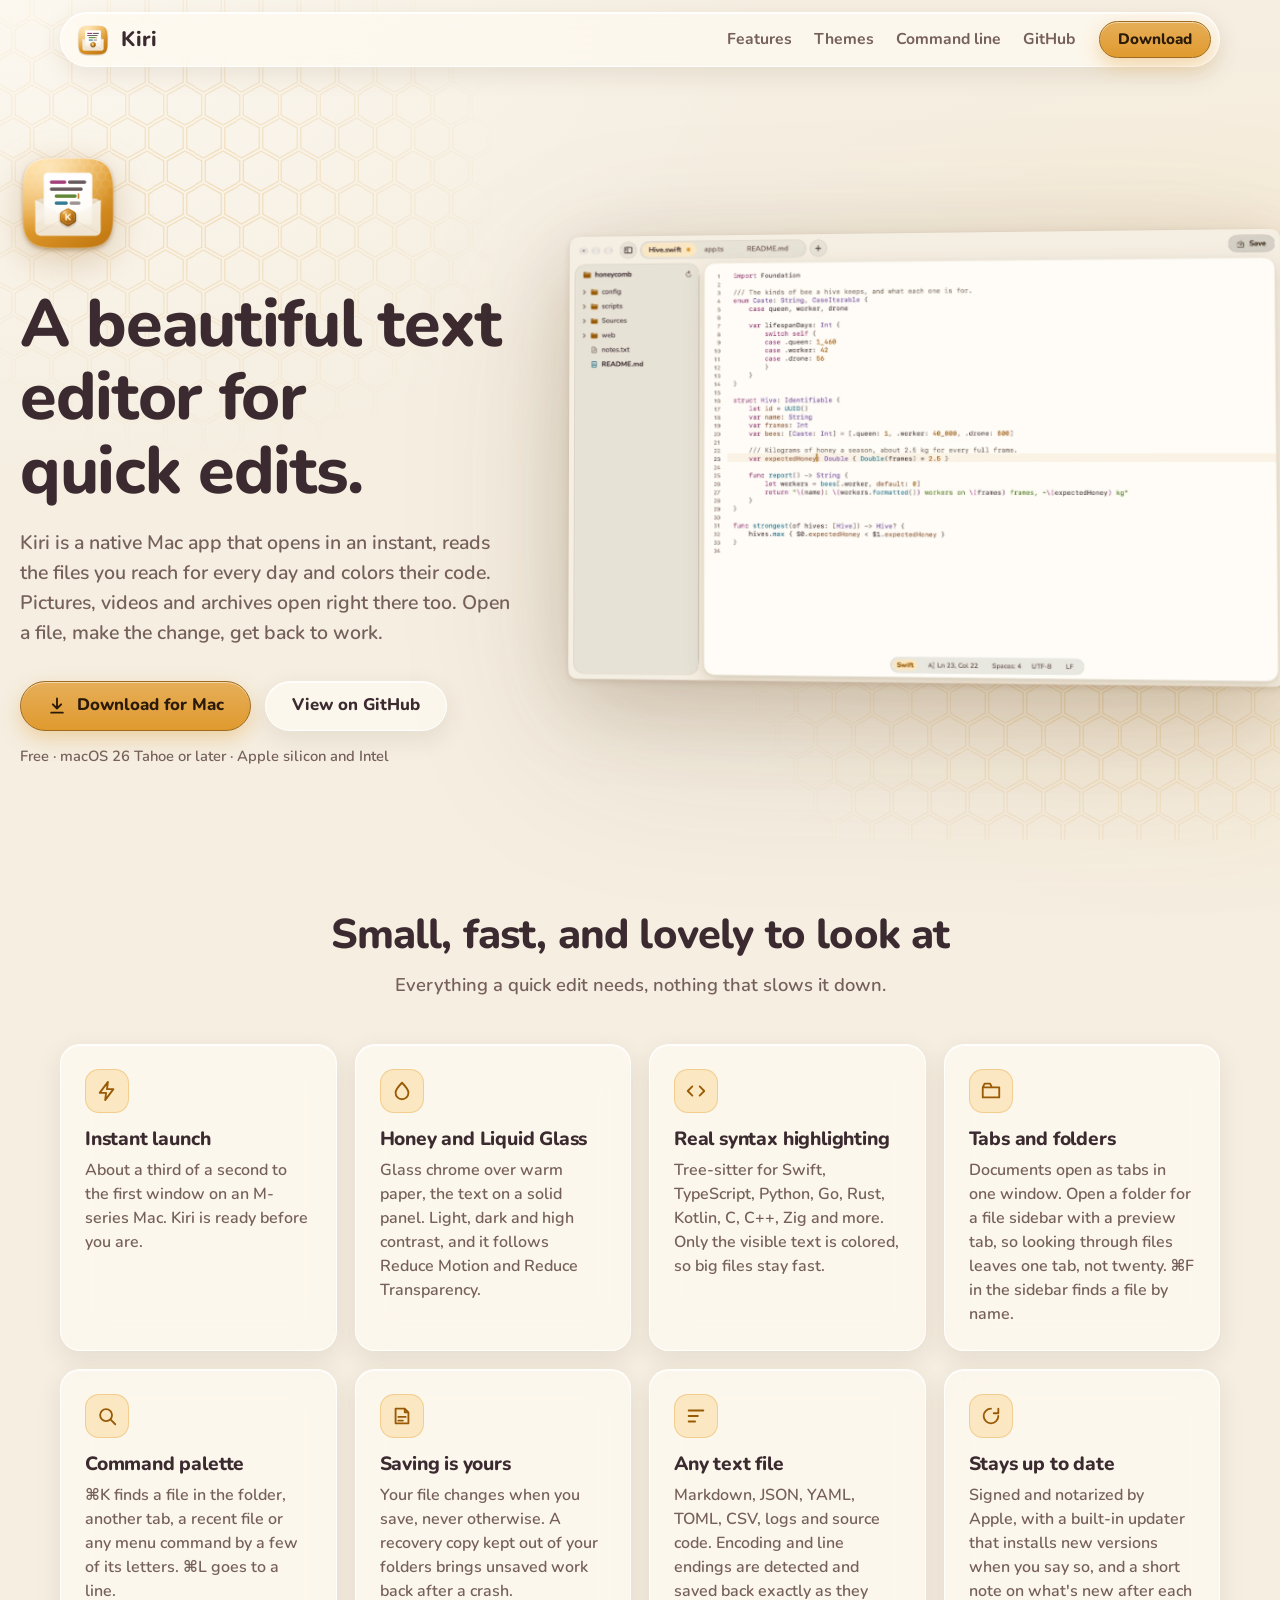
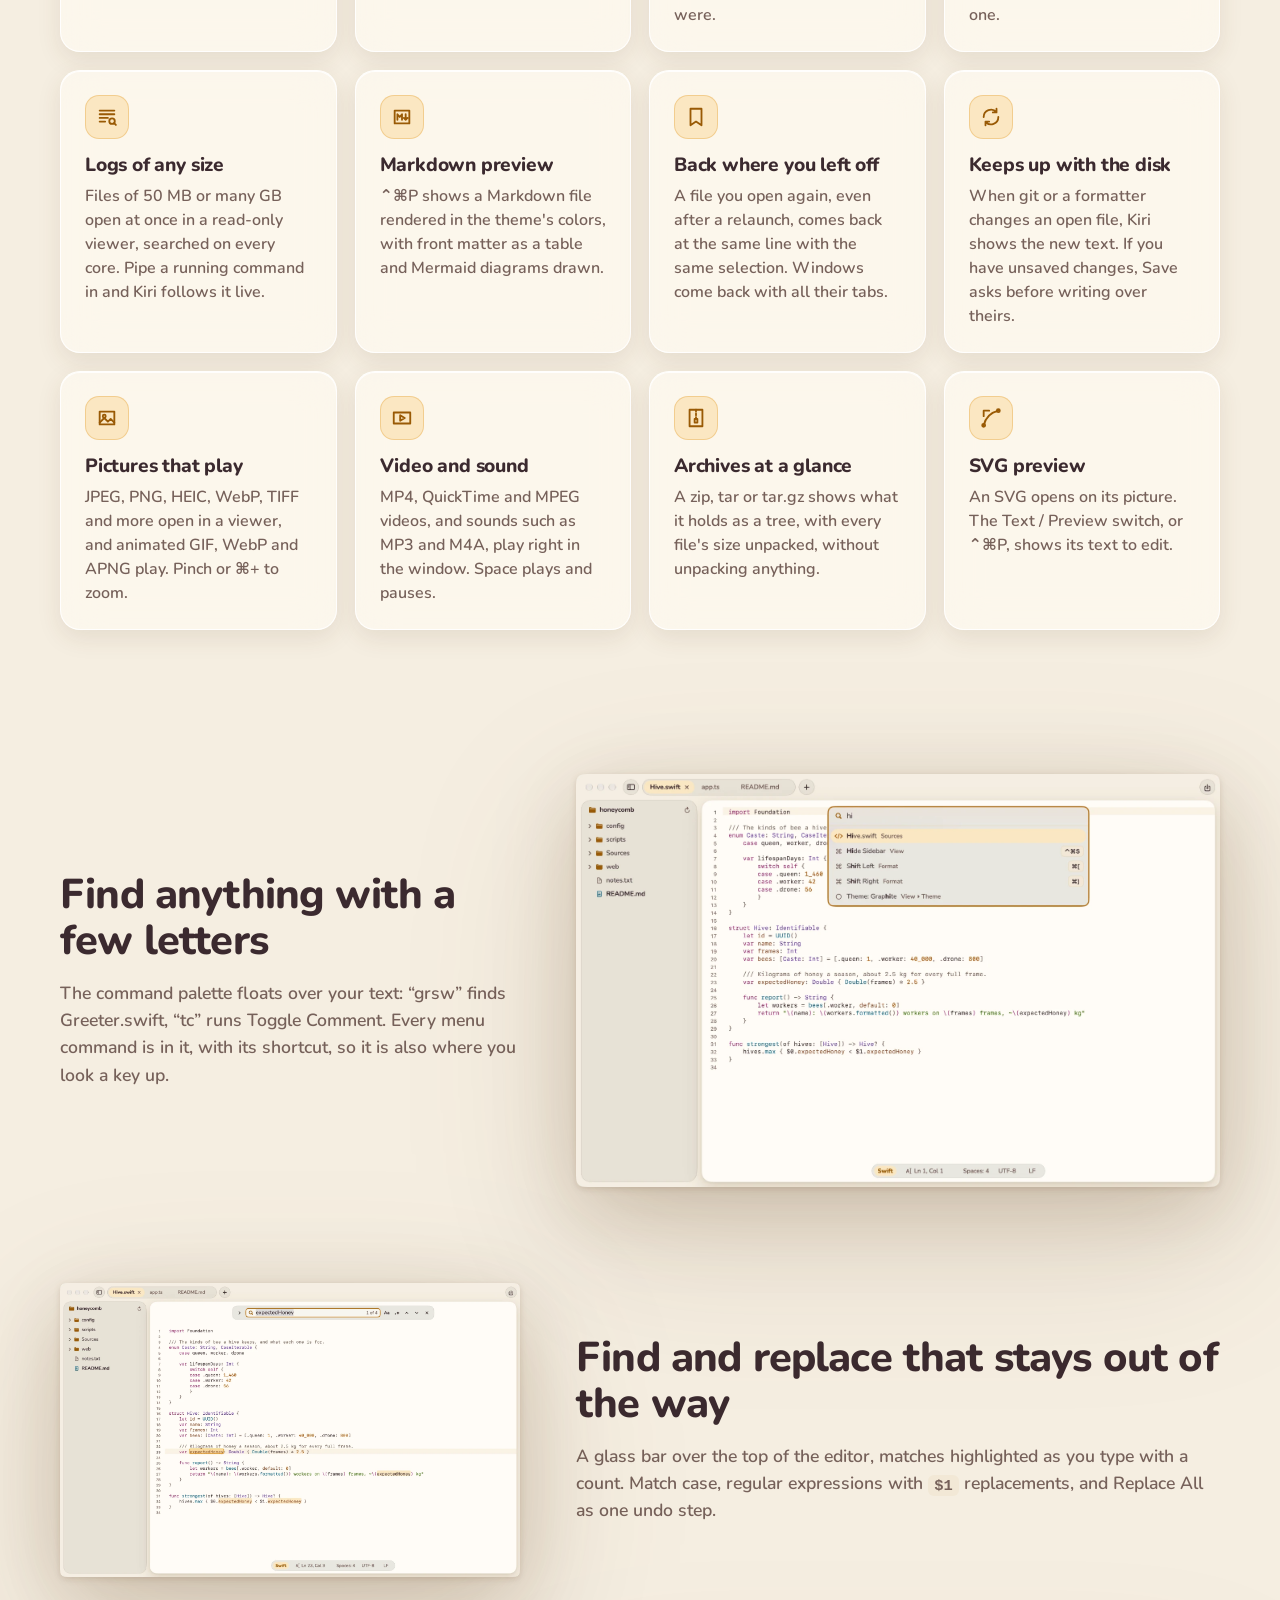
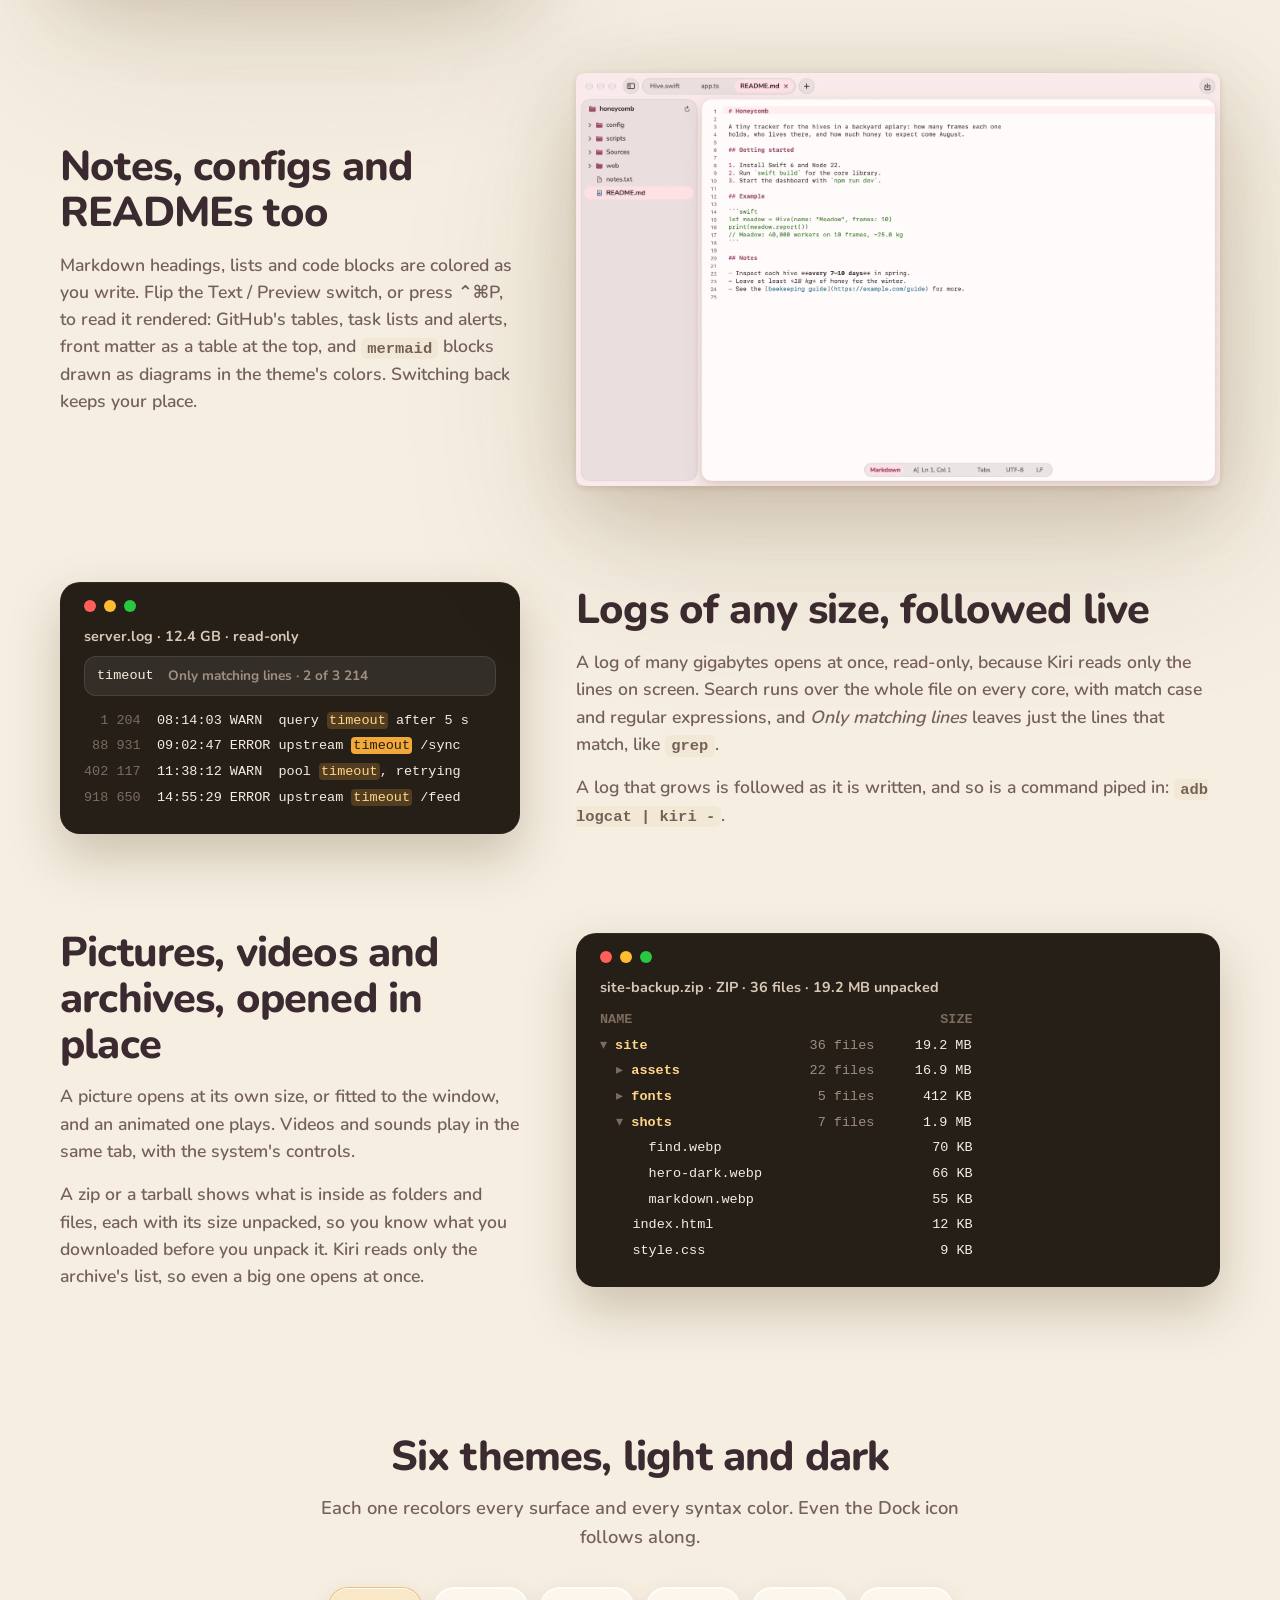
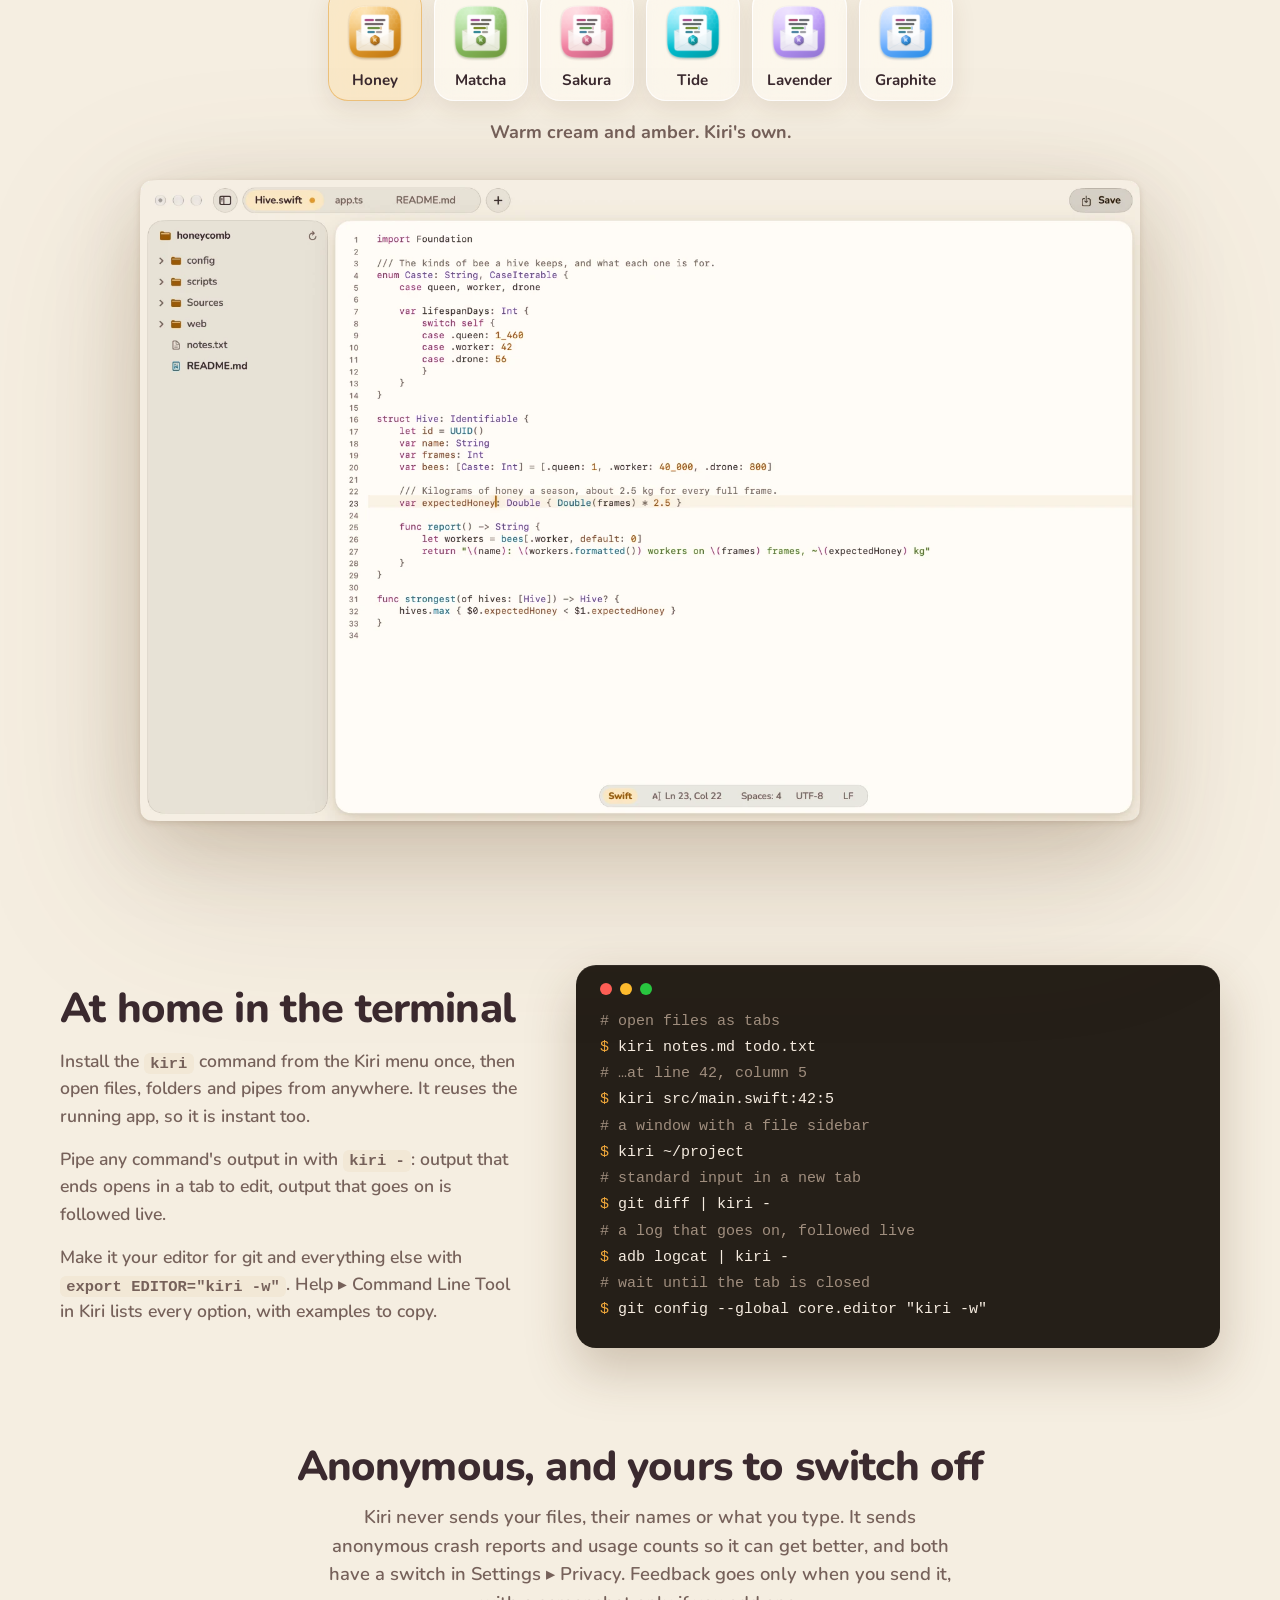
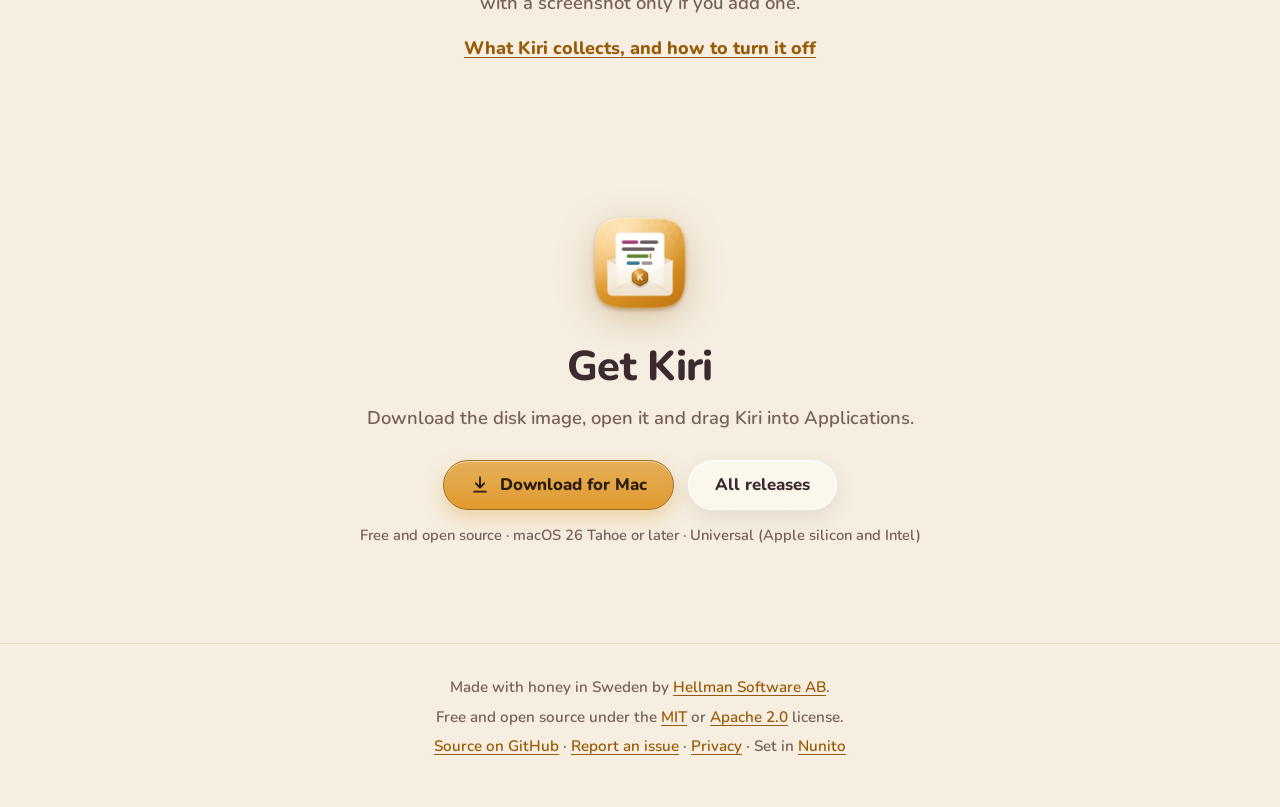
==== commit 42849717: "Website: pictures, videos, archives and SVG from 0.5.0 Four feature cards (pictures that play, video" ====
--- a/site/index.html
+++ b/site/index.html
@@ -4,7 +4,7 @@
   <meta charset="utf-8">
   <meta name="viewport" content="width=device-width, initial-scale=1">
   <title>Kiri: a beautiful text editor for quick edits</title>
-  <meta name="description" content="Kiri is a native SwiftUI text editor for macOS. It launches instantly, opens the files you reach for every day, highlights the syntax of common programming languages, previews Markdown and opens logs of any size.">
+  <meta name="description" content="Kiri is a native SwiftUI text editor for macOS. It launches instantly, opens the files you reach for every day, highlights the syntax of common programming languages, previews Markdown and SVG, shows pictures, videos and archives, and opens logs of any size.">
   <meta name="theme-color" content="#F5EEE1" media="(prefers-color-scheme: light)">
   <meta name="theme-color" content="#16120E" media="(prefers-color-scheme: dark)">
   <link rel="canonical" href="https://kiri.hellsoft.se/">
@@ -44,7 +44,7 @@
       <div class="hero-text">
         <img class="hero-icon" src="assets/icon.png" alt="The Kiri app icon: a letter in a frosted glass envelope with a honey seal" width="128" height="128">
         <h1>A beautiful text editor for quick&nbsp;edits.</h1>
-        <p class="lead">Kiri is a native Mac app that opens in an instant, reads the files you reach for every day and colors their code. Open a file, make the change, get back to work.</p>
+        <p class="lead">Kiri is a native Mac app that opens in an instant, reads the files you reach for every day and colors their code. Pictures, videos and archives open right there too. Open a file, make the change, get back to work.</p>
         <div class="cta">
           <a class="btn js-download" href="https://github.com/ErikHellman/kiri/releases/latest">
             <svg viewBox="0 0 24 24" aria-hidden="true"><path d="M12 3v12m0 0-5-5m5 5 5-5M5 20h14" fill="none" stroke="currentColor" stroke-width="2.2" stroke-linecap="round" stroke-linejoin="round"/></svg>
@@ -117,26 +117,6 @@
           <p>⌃⌘P shows a Markdown file rendered in the theme's colors, with front matter as a table and Mermaid diagrams drawn.</p>
         </article>
         <article class="card">
-          <div class="glyph" aria-hidden="true"><svg viewBox="0 0 24 24"><path d="M4 5h16v14H4z"/><circle cx="9" cy="10" r="1.8"/><path d="m4 17 5-5 4 4 3-3 4 4"/></svg></div>
-          <h3>Pictures</h3>
-          <p>JPEG, PNG, HEIC, WebP, TIFF and more open in a viewer. Animated GIF, WebP and PNG play, and ⌘+ and ⌘− zoom.</p>
-        </article>
-        <article class="card">
-          <div class="glyph" aria-hidden="true"><svg viewBox="0 0 24 24"><path d="M3 6h13v12H3zM16 10l5-3v10l-5-3"/></svg></div>
-          <h3>Videos and sounds</h3>
-          <p>MPEG-4, QuickTime, MPEG and anything else macOS plays, in the system's player. Space plays and pauses.</p>
-        </article>
-        <article class="card">
-          <div class="glyph" aria-hidden="true"><svg viewBox="0 0 24 24"><path d="M4 4h16v16H4zM12 4v3m0 2v2m0 2v2"/><path d="M10.5 15h3v3h-3z"/></svg></div>
-          <h3>Inside archives</h3>
-          <p>A zip, tar or tar.gz shows its folders and files as a tree, each with its size unpacked. Nothing is unpacked to show it.</p>
-        </article>
-        <article class="card">
-          <div class="glyph" aria-hidden="true"><svg viewBox="0 0 24 24"><path d="M12 3 21 20H3z"/><circle cx="12" cy="14" r="2.5"/></svg></div>
-          <h3>SVG preview</h3>
-          <p>An SVG opens on its picture. The Text / Preview switch, or ⌃⌘P, shows its text to edit.</p>
-        </article>
-        <article class="card">
           <div class="glyph" aria-hidden="true"><svg viewBox="0 0 24 24"><path d="M6 3h12v18l-6-4-6 4z"/></svg></div>
           <h3>Back where you left off</h3>
           <p>A file you open again, even after a relaunch, comes back at the same line with the same selection. Windows come back with all their tabs.</p>
@@ -145,6 +125,26 @@
           <div class="glyph" aria-hidden="true"><svg viewBox="0 0 24 24"><path d="M4 12a8 8 0 0 1 14-5.3M20 12a8 8 0 0 1-14 5.3M18 3v4h-4M6 21v-4h4"/></svg></div>
           <h3>Keeps up with the disk</h3>
           <p>When git or a formatter changes an open file, Kiri shows the new text. If you have unsaved changes, Save asks before writing over theirs.</p>
+        </article>
+        <article class="card">
+          <div class="glyph" aria-hidden="true"><svg viewBox="0 0 24 24"><path d="M4 5h16v14H4z"/><circle cx="9" cy="10" r="1.6"/><path d="m4 17 5-5 4 4 3-3 4 4"/></svg></div>
+          <h3>Pictures that play</h3>
+          <p>JPEG, PNG, HEIC, WebP, TIFF and more open in a viewer, and animated GIF, WebP and APNG play. Pinch or ⌘+ to zoom.</p>
+        </article>
+        <article class="card">
+          <div class="glyph" aria-hidden="true"><svg viewBox="0 0 24 24"><path d="M3 6h18v12H3z"/><path d="m10 9 5 3-5 3z"/></svg></div>
+          <h3>Video and sound</h3>
+          <p>MP4, QuickTime and MPEG videos, and sounds such as MP3 and M4A, play right in the window. Space plays and pauses.</p>
+        </article>
+        <article class="card">
+          <div class="glyph" aria-hidden="true"><svg viewBox="0 0 24 24"><path d="M5 3h14v18H5z"/><path d="M12 3v2m0 2v2m0 2v2"/><path d="M10.5 13h3v4h-3z"/></svg></div>
+          <h3>Archives at a glance</h3>
+          <p>A zip, tar or tar.gz shows what it holds as a tree, with every file's size unpacked, without unpacking anything.</p>
+        </article>
+        <article class="card">
+          <div class="glyph" aria-hidden="true"><svg viewBox="0 0 24 24"><path d="M4 20C6 12 12 6 20 4"/><circle cx="20" cy="4" r="1.6"/><circle cx="4" cy="20" r="1.6"/><path d="M4 4h6M4 4v6"/></svg></div>
+          <h3>SVG preview</h3>
+          <p>An SVG opens on its picture. The Text / Preview switch, or ⌃⌘P, shows its text to edit.</p>
         </article>
       </div>
     </section>
@@ -184,19 +184,20 @@
       </div>
       <div class="row">
         <div class="row-text">
-          <h2>Pictures, videos and archives, too</h2>
-          <p>Not everything in a folder is text. Pictures open in a viewer that fits them to the window, with animations playing and ⌘0 for the actual size. Videos and sounds play in the system's player.</p>
-          <p>A zip, tar or tar.gz opens on what it holds, as a tree with each file's size unpacked, without unpacking anything. All of it is read-only, and the status bar says what you're looking at.</p>
-        </div>
-        <pre class="term logview" aria-label="An illustration of Kiri's archive viewer listing the folders and files of project.zip with their sizes"><span class="dots" aria-hidden="true"><i></i><i></i><i></i></span><span class="bar">project.zip · 214 files · 18.6 MB unpacked</span><code><span class="c">NAME                                SIZE</span>
-<span class="p">▾</span> project/           214 files   18.6 MB
-  <span class="p">▸</span> assets/           96 files   14.2 MB
-  <span class="p">▸</span> docs/             31 files    1.1 MB
-  <span class="p">▾</span> src/              85 files    3.3 MB
-      App.swift                    12 KB
-      Archive.swift                28 KB
-    README.md                       4 KB
-    Package.swift                   2 KB</code></pre>
+          <h2>Pictures, videos and archives, opened in place</h2>
+          <p>A picture opens at its own size, or fitted to the window, and an animated one plays. Videos and sounds play in the same tab, with the system's controls.</p>
+          <p>A zip or a tarball shows what is inside as folders and files, each with its size unpacked, so you know what you downloaded before you unpack it. Kiri reads only the archive's list, so even a big one opens at once.</p>
+        </div>
+        <pre class="term logview archview" aria-label="An illustration of Kiri's archive viewer: site-backup.zip as a tree of folders and files with their sizes unpacked, 36 files and 19.2 MB in all"><span class="dots" aria-hidden="true"><i></i><i></i><i></i></span><span class="bar">site-backup.zip · ZIP · 36 files · 19.2 MB unpacked</span><code><span class="h">NAME                                      SIZE</span>
+<span class="t">▾</span> <span class="d">site</span>                    <span class="c">36 files</span>     19.2 MB
+  <span class="t">▸</span> <span class="d">assets</span>                <span class="c">22 files</span>     16.9 MB
+  <span class="t">▸</span> <span class="d">fonts</span>                  <span class="c">5 files</span>      412 KB
+  <span class="t">▾</span> <span class="d">shots</span>                  <span class="c">7 files</span>      1.9 MB
+      find.webp                          70 KB
+      hero-dark.webp                     66 KB
+      markdown.webp                      55 KB
+    index.html                           12 KB
+    style.css                             9 KB</code></pre>
       </div>
     </section>
 
--- a/site/style.css
+++ b/site/style.css
@@ -235,6 +235,10 @@
 .logview .n { color: #7D6C5E; user-select: none; }
 .logview .m { background: rgba(242, 169, 59, 0.22); color: #FFD58A; border-radius: 4px; padding: 1px 2px; }
 .logview .m.cur { background: #F2A93B; color: #2A1D0C; }
+/* The archive viewer: folders in amber, as the app draws them. */
+.archview .h { color: #7D6C5E; font-weight: 700; }
+.archview .t { color: #7D6C5E; }
+.archview .d { color: #FFD58A; font-weight: 700; }
 
 /* Get Kiri */
 .get { text-align: center; padding-bottom: 96px; }
